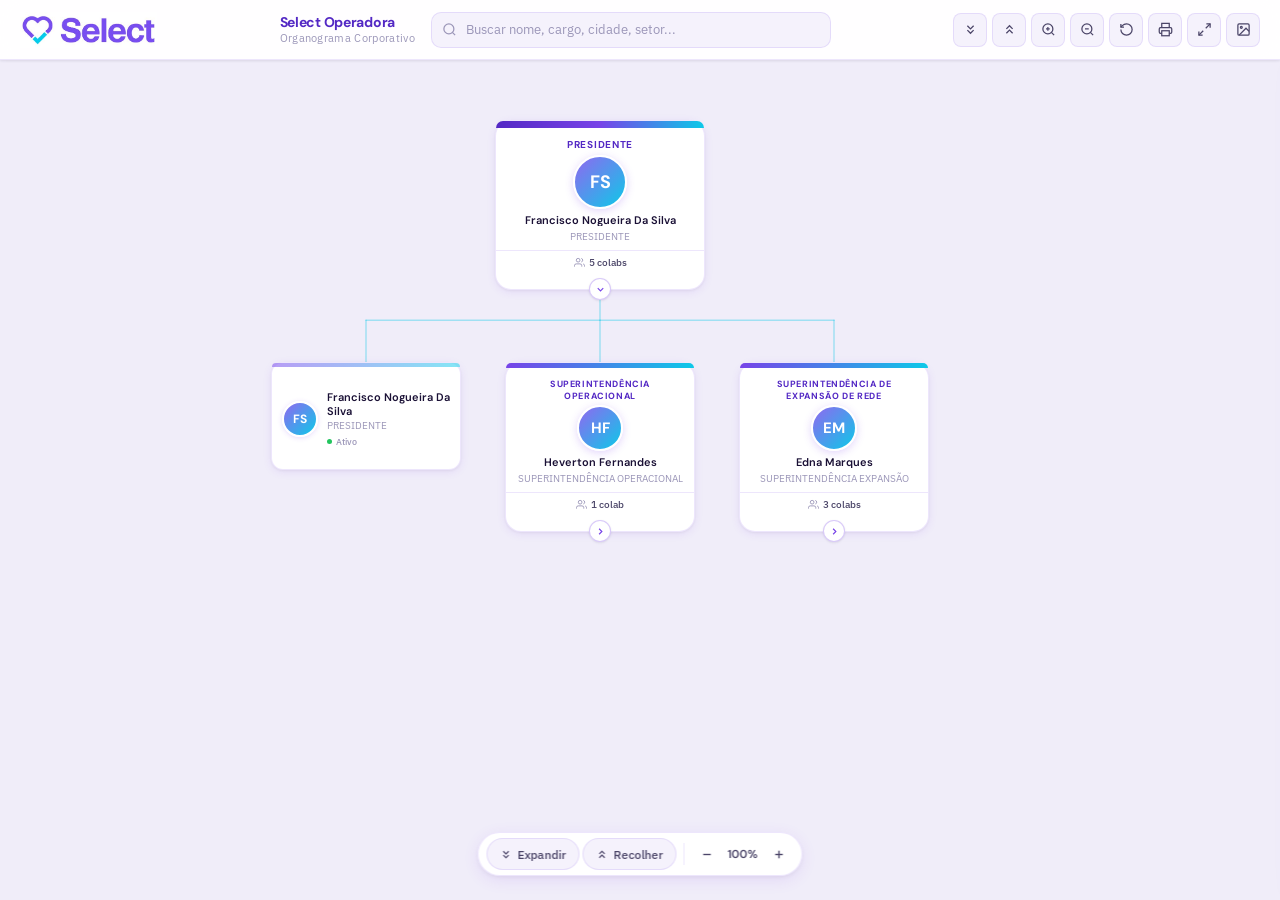
==== index.html @ 1933ddf4 "fix: remove listener btn excel" ====
<!DOCTYPE html>
<html lang="pt-BR">
<head>
<meta charset="UTF-8">
<meta name="viewport" content="width=device-width, initial-scale=1.0">
<title>Organograma Select</title>
<link rel="preconnect" href="https://fonts.googleapis.com">
<link rel="preconnect" href="https://fonts.gstatic.com" crossorigin>
<link href="https://fonts.googleapis.com/css2?family=DM+Sans:wght@400;500;600;700&family=IBM+Plex+Sans:wght@400;500;600;700&display=swap" rel="stylesheet">
<style>
/* ============================================================
   ORGANOGRAMA SELECT V8 — SISTEMA DE DESIGN COMPLETO
   ============================================================ */

:root {
  --primary:        #7743E8;
  --primary-light:  #9068F0;
  --primary-dark:   #5328C4;
  --primary-faint:  rgba(119,67,232,0.08);
  --accent:         #0DC9E8;
  --accent-light:   #44D9F0;

  --bg:             #F0EDF9;
  --surface:        #FFFFFF;
  --surface-2:      #F5F2FC;
  --border:         rgba(119,67,232,0.13);
  --border-strong:  rgba(119,67,232,0.28);

  --text-primary:   #1A1035;
  --text-secondary: #4B4568;
  --text-muted:     #9B96B8;

  --green:  #22C55E;
  --yellow: #EAB308;
  --red:    #EF4444;
  --gray:   #9CA3AF;

  --shadow-sm:   0 1px 3px rgba(30,0,80,0.07), 0 1px 2px rgba(0,0,0,0.04);
  --shadow-md:   0 4px 16px rgba(124,58,237,0.11), 0 2px 4px rgba(0,0,0,0.05);
  --shadow-lg:   0 8px 32px rgba(124,58,237,0.16), 0 4px 8px rgba(0,0,0,0.07);
  --shadow-xl:   0 20px 60px rgba(124,58,237,0.22);
  --shadow-card: 0 2px 8px rgba(124,58,237,0.10), 0 1px 3px rgba(0,0,0,0.06);

  --radius-sm: 8px;
  --radius-md: 12px;
  --radius-lg: 16px;

  --transition:      200ms cubic-bezier(0.4,0,0.2,1);
  --transition-slow: 400ms cubic-bezier(0.4,0,0.2,1);
  --spring:          300ms cubic-bezier(0.34,1.56,0.64,1);
}

*, *::before, *::after { box-sizing: border-box; margin: 0; padding: 0; }

html, body {
  height: 100%;
  font-family: 'IBM Plex Sans', system-ui, -apple-system, sans-serif;
  background: var(--bg);
  color: var(--text-primary);
  overflow: hidden;
  -webkit-font-smoothing: antialiased;
}

/* ─── HEADER ────────────────────────────────────────────────── */

.app-header {
  position: fixed;
  top: 0; left: 0; right: 0;
  height: 60px;
  background: rgba(255,255,255,0.95);
  backdrop-filter: blur(20px) saturate(1.8);
  -webkit-backdrop-filter: blur(20px) saturate(1.8);
  border-bottom: 1px solid var(--border);
  display: flex;
  align-items: center;
  gap: 20px;
  padding: 0 20px;
  z-index: 200;
  box-shadow: var(--shadow-sm);
}

.header-left  { flex-shrink: 0; display: flex; align-items: center; }
.header-logo  { height: 30px; width: auto; display: block; }

.header-center {
  flex: 1;
  display: flex;
  align-items: center;
  gap: 16px;
  justify-content: center;
  min-width: 0;
}

.header-titles { display: flex; flex-direction: column; flex-shrink: 0; }
.header-titles h1 {
  font-family: 'DM Sans', sans-serif;
  font-size: 14px; font-weight: 700;
  color: var(--primary-dark);
  letter-spacing: -0.02em; line-height: 1.2; white-space: nowrap;
}
.header-titles span { font-size: 10.5px; color: var(--text-muted); letter-spacing: 0.03em; white-space: nowrap; }

.search-wrapper {
  position: relative; display: flex; align-items: center;
  flex: 1; max-width: 400px;
}
.search-icon {
  position: absolute; left: 11px; width: 15px; height: 15px;
  color: var(--text-muted); pointer-events: none; flex-shrink: 0;
}
.search-input {
  width: 100%; height: 36px;
  background: var(--surface-2);
  border: 1.5px solid var(--border);
  border-radius: 10px;
  padding: 0 12px 0 34px;
  font-family: 'IBM Plex Sans', sans-serif;
  font-size: 13px; color: var(--text-primary); outline: none;
  transition: var(--transition);
}
.search-input::placeholder { color: var(--text-muted); }
.search-input:focus { border-color: var(--primary); background: #fff; box-shadow: 0 0 0 3px rgba(124,58,237,0.1); }

.search-dropdown {
  position: absolute; top: calc(100% + 6px); left: 0; right: 0;
  background: var(--surface); border: 1.5px solid var(--border);
  border-radius: var(--radius-md); box-shadow: var(--shadow-lg);
  max-height: 340px; overflow-y: auto; z-index: 500;
}
.search-dropdown.hidden { display: none; }

.search-item {
  display: flex; align-items: center; gap: 10px;
  padding: 9px 13px; cursor: pointer;
  transition: background var(--transition);
  border-bottom: 1px solid rgba(124,58,237,0.05);
}
.search-item:last-child { border-bottom: none; }
.search-item:hover { background: var(--surface-2); }

.search-item-avatar {
  width: 32px; height: 32px; border-radius: 50%;
  background: linear-gradient(135deg, var(--primary-light), var(--accent));
  display: flex; align-items: center; justify-content: center;
  font-family: 'DM Sans', sans-serif; font-size: 11px; font-weight: 700;
  color: #fff; flex-shrink: 0; overflow: hidden;
}
.search-item-avatar img { width: 100%; height: 100%; object-fit: cover; }
.search-item-info { flex: 1; min-width: 0; }
.search-item-name { font-size: 13px; font-weight: 600; color: var(--text-primary); white-space: nowrap; overflow: hidden; text-overflow: ellipsis; }
.search-item-meta { font-size: 11px; color: var(--text-muted); white-space: nowrap; overflow: hidden; text-overflow: ellipsis; }
.search-item-status { width: 7px; height: 7px; border-radius: 50%; flex-shrink: 0; }

.header-right { display: flex; align-items: center; gap: 5px; flex-shrink: 0; }

.btn-icon {
  width: 34px; height: 34px;
  border: 1px solid var(--border); background: var(--surface-2);
  border-radius: var(--radius-sm);
  display: flex; align-items: center; justify-content: center;
  cursor: pointer; color: var(--text-secondary); transition: var(--transition); flex-shrink: 0;
}
.btn-icon:hover { background: var(--primary); color: #fff; border-color: var(--primary); box-shadow: 0 2px 8px rgba(124,58,237,0.3); }
.btn-icon svg { width: 15px; height: 15px; }

/* ─── BREADCRUMB ────────────────────────────────────────────── */

.breadcrumb {
  position: fixed; top: 60px; left: 0; right: 0; height: 44px;
  background: rgba(255,255,255,0.97);
  backdrop-filter: blur(16px); -webkit-backdrop-filter: blur(16px);
  border-bottom: 1px solid var(--border);
  display: flex; align-items: center; gap: 0; padding: 0 20px;
  z-index: 190; box-shadow: 0 2px 8px rgba(124,58,237,0.07);
  animation: slideDown 220ms cubic-bezier(0.34,1.56,0.64,1);
}
@keyframes slideDown { from { opacity:0; transform:translateY(-10px); } to { opacity:1; transform:translateY(0); } }
.breadcrumb.hidden { display: none; }

body:has(.breadcrumb:not(.hidden)) .canvas-container { top: 104px; }

.bc-back {
  display: flex; align-items: center; gap: 5px;
  height: 30px; padding: 0 12px;
  background: var(--primary); color: #fff; border: none;
  border-radius: 50px; font-family: 'IBM Plex Sans', sans-serif;
  font-size: 12px; font-weight: 600; cursor: pointer;
  white-space: nowrap; transition: var(--transition); flex-shrink: 0;
}
.bc-back:hover { background: var(--primary-dark); box-shadow: 0 2px 8px rgba(124,58,237,0.3); }

.bc-trail { display: flex; align-items: center; gap: 2px; overflow: hidden; margin-left: 12px; }
.bc-sep { font-size: 13px; color: var(--text-muted); padding: 0 2px; flex-shrink: 0; }
.bc-link { font-size: 12px; font-weight: 500; color: var(--primary); cursor: pointer; padding: 3px 6px; border-radius: 6px; transition: var(--transition); white-space: nowrap; overflow: hidden; text-overflow: ellipsis; max-width: 180px; }
.bc-link:hover { background: var(--primary-faint); }
.bc-current { font-size: 12px; font-weight: 700; color: var(--text-primary); padding: 3px 6px; background: var(--surface-2); border-radius: 6px; white-space: nowrap; overflow: hidden; text-overflow: ellipsis; max-width: 240px; }

/* ─── TOOLBAR BOTTOM ────────────────────────────────────────── */

.toolbar-bottom {
  position: fixed; bottom: 24px; left: 50%; transform: translateX(-50%);
  background: rgba(255,255,255,0.97); backdrop-filter: blur(16px);
  border: 1px solid var(--border); border-radius: 50px; padding: 5px 8px;
  display: flex; align-items: center; gap: 4px;
  box-shadow: var(--shadow-md); z-index: 200;
}

.tree-controls { display: flex; align-items: center; gap: 3px; }

.tree-btn {
  display: flex; align-items: center; gap: 5px;
  height: 32px; padding: 0 12px;
  border: 1px solid var(--border); background: var(--surface-2);
  border-radius: 50px; cursor: pointer;
  font-family: 'IBM Plex Sans', sans-serif;
  font-size: 12px; font-weight: 500; color: var(--text-secondary);
  transition: var(--transition); white-space: nowrap;
}
.tree-btn:hover { background: var(--primary); color: #fff; border-color: var(--primary); box-shadow: 0 2px 8px rgba(124,58,237,0.28); }
.tree-btn svg { width: 13px; height: 13px; flex-shrink: 0; }

.toolbar-divider { width: 1px; height: 22px; background: var(--border); margin: 0 3px; }

.zoom-controls { display: flex; align-items: center; gap: 2px; }
.zoom-btn { width: 30px; height: 30px; border: none; background: transparent; border-radius: 50%; display: flex; align-items: center; justify-content: center; cursor: pointer; color: var(--text-secondary); transition: var(--transition); }
.zoom-btn:hover { background: var(--primary); color: #fff; }
.zoom-btn svg { width: 13px; height: 13px; }
.zoom-label { font-family: 'DM Sans', sans-serif; font-size: 11.5px; font-weight: 600; color: var(--text-secondary); min-width: 38px; text-align: center; }
.zoom-divider { width: 1px; height: 18px; background: var(--border); margin: 0 2px; }

/* ─── LOADING ───────────────────────────────────────────────── */

.loading-overlay {
  position: fixed; inset: 0;
  background: linear-gradient(135deg, #EDE8FB 0%, #E2DAF7 100%);
  display: flex; align-items: center; justify-content: center;
  z-index: 999; transition: opacity 500ms ease, visibility 500ms ease;
}
.loading-overlay.hidden { opacity: 0; visibility: hidden; pointer-events: none; }
.loading-content { display: flex; flex-direction: column; align-items: center; gap: 18px; }
.loading-logo { height: 44px; width: auto; animation: pulseLogo 2s ease-in-out infinite; }
@keyframes pulseLogo { 0%,100% { opacity:1; transform:scale(1); } 50% { opacity:0.75; transform:scale(0.96); } }
.loading-bar { width: 220px; height: 3px; background: rgba(124,58,237,0.15); border-radius: 100px; overflow: hidden; }
.loading-progress { height: 100%; background: linear-gradient(90deg, var(--primary), var(--accent)); border-radius: 100px; animation: loadProgress 1.8s cubic-bezier(0.4,0,0.2,1) forwards; }
@keyframes loadProgress { 0% { width:0%; } 60% { width:65%; } 100% { width:100%; } }
.loading-content p { font-size: 12.5px; color: var(--text-muted); }

/* ─── CANVAS ────────────────────────────────────────────────── */

.canvas-container {
  position: fixed; top: 60px; left: 0; right: 0; bottom: 0;
  overflow: hidden; cursor: grab;
  user-select: none; -webkit-user-select: none;
}
.canvas-container.grabbing { cursor: grabbing; }
.canvas-world { position: absolute; transform-origin: 0 0; will-change: transform; }

.connections-svg { position: absolute; top: 0; left: 0; width: 100%; height: 100%; pointer-events: none; z-index: 1; overflow: visible; }
.connector-line { stroke: rgba(13,201,232,0.35); stroke-width: 1.5; fill: none; stroke-linecap: round; }
.cards-layer { position: absolute; top: 0; left: 0; z-index: 2; }

/* ─── SECTOR CARD BASE ──────────────────────────────────────── */

.sector-card {
  position: absolute;
  background: var(--surface);
  border: 1.5px solid var(--border);
  border-radius: var(--radius-lg);
  box-shadow: var(--shadow-card);
  cursor: pointer;
  transition: box-shadow var(--transition), transform var(--transition), border-color var(--transition);
  overflow: hidden;  /* CRÍTICO: garante que NADA vaze para fora */
  animation: cardEntrance 280ms cubic-bezier(0.34,1.56,0.64,1) both;
  display: flex;
  flex-direction: column;
}

@keyframes cardEntrance {
  from { opacity:0; transform:scale(0.82) translateY(12px); }
  to   { opacity:1; transform:scale(1) translateY(0); }
}

.sector-card:hover { box-shadow: var(--shadow-lg); transform: translateY(-3px); border-color: var(--primary-light); z-index: 10; }
.sector-card.active { border-color: var(--primary); box-shadow: 0 0 0 3px rgba(124,58,237,0.18), var(--shadow-lg); }
.sector-card.highlighted { border-color: var(--accent); box-shadow: 0 0 0 3px rgba(6,182,212,0.22), var(--shadow-lg); animation: highlightPulse 1.4s ease-in-out 2; }
@keyframes highlightPulse {
  0%,100% { box-shadow: 0 0 0 3px rgba(6,182,212,0.22), var(--shadow-lg); }
  50%      { box-shadow: 0 0 0 10px rgba(6,182,212,0.08), var(--shadow-xl); }
}

.card-top-bar { height: 5px; flex-shrink: 0; background: linear-gradient(90deg, var(--primary) 0%, var(--accent) 100%); border-radius: var(--radius-lg) var(--radius-lg) 0 0; }

/* ─── CARD BODY (SETOR) ─────────────────────────────────────── */

.card-body {
  flex: 1;
  padding: 10px 10px 8px;
  display: flex;
  flex-direction: column;
  align-items: center;
  gap: 4px;
  overflow: hidden;   /* sem vazamento */
  min-height: 0;
}

/* Nome do setor — SEMPRE contido */
.card-sector-name {
  font-family: 'DM Sans', sans-serif;
  font-size: 9px; font-weight: 700;
  text-transform: uppercase; letter-spacing: 0.07em;
  color: var(--primary-dark);
  text-align: center; line-height: 1.35;
  width: 100%;
  /* controle de overflow */
  overflow: hidden;
  display: -webkit-box;
  -webkit-line-clamp: 2;
  -webkit-box-orient: vertical;
  word-break: break-word;
}

.card-avatar {
  width: 46px; height: 46px; border-radius: 50%;
  background: linear-gradient(135deg, var(--primary-light) 0%, var(--accent) 100%);
  display: flex; align-items: center; justify-content: center;
  font-family: 'DM Sans', sans-serif; font-size: 15px; font-weight: 700;
  color: #fff; overflow: hidden; flex-shrink: 0;
  border: 2.5px solid #fff; box-shadow: 0 2px 8px rgba(124,58,237,0.22);
}
.card-avatar img { width: 100%; height: 100%; object-fit: cover; }

/* Nome do gestor — contido, máximo 2 linhas */
.card-manager-name {
  font-family: 'DM Sans', sans-serif;
  font-size: 11px; font-weight: 600;
  color: var(--text-primary);
  text-align: center; line-height: 1.3;
  width: 100%;
  overflow: hidden;
  display: -webkit-box;
  -webkit-line-clamp: 2;
  -webkit-box-orient: vertical;
  word-break: break-word;
}

/* Cargo — 1 linha com ellipsis */
.card-manager-role {
  font-size: 10px; color: var(--text-muted);
  text-align: center; line-height: 1.3;
  width: 100%;
  overflow: hidden; white-space: nowrap; text-overflow: ellipsis;
}

.card-no-manager {
  font-size: 10px; color: var(--text-muted);
  text-align: center; opacity: 0.5;
  font-style: italic;
}

.card-footer {
  flex-shrink: 0;
  border-top: 1px solid var(--border);
  padding: 5px 10px 20px;
  display: flex; align-items: center; justify-content: center; gap: 4px;
}
.card-count { font-size: 10px; font-weight: 500; color: var(--text-secondary); white-space: nowrap; }
.card-count-icon { width: 11px; height: 11px; color: var(--text-muted); flex-shrink: 0; }

/* Toggle button — fora do overflow para aparecer abaixo do card */
.sector-card { overflow: visible; }  /* re-permite para o toggle */

/* Mas o conteúdo interno mantém overflow:hidden */
.card-body,
.card-top-bar,
.card-footer { overflow: hidden; }

.card-toggle {
  position: absolute; bottom: -11px; left: 50%; transform: translateX(-50%);
  width: 22px; height: 22px;
  background: var(--surface); border: 1.5px solid var(--border-strong);
  border-radius: 50%; display: flex; align-items: center; justify-content: center;
  cursor: pointer; z-index: 5; transition: var(--transition);
  box-shadow: var(--shadow-sm); color: var(--primary);
}
.card-toggle:hover { background: var(--primary); border-color: var(--primary); color: #fff; box-shadow: 0 2px 8px rgba(124,58,237,0.3); }
.card-toggle svg { width: 11px; height: 11px; transition: transform var(--transition); }
.card-toggle.collapsed svg { transform: rotate(-90deg); }

/* Root card */
.sector-card.level-1 .card-top-bar {
  height: 7px;
  background: linear-gradient(90deg, var(--primary-dark) 0%, var(--primary) 50%, var(--accent) 100%);
}
.sector-card.level-1 .card-avatar { width: 54px; height: 54px; font-size: 18px; }
.sector-card.level-1 .card-sector-name { font-size: 10px; }

/* ─── CARD COLAB (compacto, horizontal) ────────────────────── */

.sector-card.colab-node { border-radius: var(--radius-md); }
.card-top-bar.colab-bar { background: linear-gradient(90deg, var(--primary-light), var(--accent-light)); opacity: 0.65; height: 4px; }

.card-body.colab-body {
  flex-direction: row;
  align-items: center;
  gap: 9px;
  padding: 9px 10px 8px;
}

.card-avatar.colab-avatar-sm {
  width: 36px; height: 36px; font-size: 12px;
  flex-shrink: 0;
  box-shadow: 0 1px 5px rgba(124,58,237,0.18);
}

.colab-info-block {
  flex: 1; min-width: 0;
  display: flex; flex-direction: column; gap: 2px;
  overflow: hidden;
}

/* Reutiliza .card-manager-name e .card-manager-role mas alinhado à esquerda */
.colab-info-block .card-manager-name { text-align: left; font-size: 11px; -webkit-line-clamp: 2; }
.colab-info-block .card-manager-role { text-align: left; font-size: 9.5px; }

.colab-status-badge { display: flex; align-items: center; gap: 4px; margin-top: 2px; }
.status-dot-inline { width: 5px; height: 5px; border-radius: 50%; flex-shrink: 0; }
.status-text { font-size: 9px; color: var(--text-muted); font-weight: 500; }

/* ─── SIDE PANEL ────────────────────────────────────────────── */

.side-panel {
  position: fixed; top: 60px; right: -400px; width: 360px; bottom: 0;
  background: var(--surface); border-left: 1px solid var(--border);
  box-shadow: -8px 0 40px rgba(124,58,237,0.10);
  overflow-y: auto; z-index: 300;
  transition: right var(--transition-slow);
  display: flex; flex-direction: column;
}
.side-panel.open { right: 0; }

.panel-overlay {
  position: fixed; inset: 0; background: rgba(26,16,53,0.18);
  z-index: 250; backdrop-filter: blur(2px); -webkit-backdrop-filter: blur(2px);
  transition: opacity var(--transition-slow), visibility var(--transition-slow);
}
.panel-overlay.hidden { opacity: 0; visibility: hidden; pointer-events: none; }

.panel-close {
  position: sticky; top: 0; width: 100%; height: 44px;
  background: rgba(255,255,255,0.96); border: none;
  border-bottom: 1px solid var(--border);
  display: flex; align-items: center; justify-content: flex-end;
  padding: 0 16px; cursor: pointer; color: var(--text-muted); z-index: 10;
  transition: var(--transition); flex-shrink: 0; backdrop-filter: blur(8px);
}
.panel-close:hover { color: var(--primary); }
.panel-close svg { width: 17px; height: 17px; }

.panel-content { flex: 1; display: flex; flex-direction: column; }

/* Hero colaborador */
.panel-hero {
  background: linear-gradient(135deg, var(--primary-dark) 0%, var(--primary) 55%, var(--accent) 100%);
  padding: 22px 20px 20px;
  display: flex; align-items: flex-end; gap: 14px;
  position: relative; overflow: hidden;
}
.panel-hero::before {
  content: ''; position: absolute; top: -24px; right: -16px;
  width: 100px; height: 100px; border-radius: 50%;
  background: rgba(255,255,255,0.06); pointer-events: none;
}
.panel-avatar {
  width: 64px; height: 64px; border-radius: 50%;
  background: rgba(255,255,255,0.18);
  display: flex; align-items: center; justify-content: center;
  font-family: 'DM Sans', sans-serif; font-size: 21px; font-weight: 700;
  color: #fff; overflow: hidden; border: 3px solid rgba(255,255,255,0.28);
  flex-shrink: 0; z-index: 1;
}
.panel-avatar img { width: 100%; height: 100%; object-fit: cover; }
.panel-hero-info { flex: 1; z-index: 1; min-width: 0; }
.panel-name { font-family: 'DM Sans', sans-serif; font-size: 16px; font-weight: 700; color: #fff; line-height: 1.25; word-break: break-word; }
.panel-role { font-size: 12px; color: rgba(255,255,255,0.72); margin-top: 3px; line-height: 1.4; word-break: break-word; }
.panel-status {
  display: inline-flex; align-items: center; gap: 5px; margin-top: 8px;
  padding: 3px 10px; border-radius: 50px; background: rgba(255,255,255,0.14);
  font-size: 10.5px; font-weight: 600; color: #fff; letter-spacing: 0.05em;
}
.status-dot { width: 6px; height: 6px; border-radius: 50%; }

/* Panel fields */
.panel-fields { padding: 14px 20px; display: flex; flex-direction: column; }
.panel-field { display: flex; align-items: flex-start; gap: 11px; padding: 9px 0; border-bottom: 1px solid rgba(124,58,237,0.06); }
.panel-field:last-child { border-bottom: none; }
.panel-field-icon { width: 30px; height: 30px; border-radius: var(--radius-sm); background: var(--surface-2); border: 1px solid var(--border); display: flex; align-items: center; justify-content: center; flex-shrink: 0; color: var(--primary); }
.panel-field-icon svg { width: 13px; height: 13px; }
.panel-field-content { flex: 1; min-width: 0; }
.panel-field-label { font-size: 10px; font-weight: 600; color: var(--text-muted); text-transform: uppercase; letter-spacing: 0.07em; margin-bottom: 2px; }
.panel-field-value { font-size: 12.5px; color: var(--text-primary); line-height: 1.45; word-break: break-word; }
.panel-field-value a { color: var(--primary); text-decoration: none; }
.panel-field-value a:hover { text-decoration: underline; }
.panel-field-value.clickable { color: var(--primary); cursor: pointer; text-decoration: underline; text-decoration-color: rgba(124,58,237,0.3); }

/* Hero setor */
.panel-hero.setor-hero {
  background: linear-gradient(135deg, #1A1035 0%, var(--primary-dark) 45%, var(--primary) 100%);
  align-items: flex-start; padding: 20px 20px 18px;
}
.setor-hero-icon {
  width: 50px; height: 50px; border-radius: var(--radius-md);
  background: rgba(255,255,255,0.14); border: 1.5px solid rgba(255,255,255,0.2);
  display: flex; align-items: center; justify-content: center;
  color: #fff; flex-shrink: 0;
}
.panel-setor-label { font-size: 9.5px; font-weight: 700; letter-spacing: 0.14em; color: rgba(255,255,255,0.55); text-transform: uppercase; margin-bottom: 3px; }
.panel-setor-pai {
  display: inline-flex; align-items: center; gap: 3px; margin-top: 7px;
  padding: 3px 9px; background: rgba(255,255,255,0.12); border-radius: 50px;
  font-size: 10.5px; color: rgba(255,255,255,0.75); transition: var(--transition);
}
.panel-setor-pai:hover { background: rgba(255,255,255,0.22); color: #fff; }

/* Métricas */
.panel-metrics { display: flex; gap: 8px; padding: 12px 20px; border-bottom: 1px solid var(--border); }
.metric-card { flex: 1; background: var(--surface-2); border: 1px solid var(--border); border-radius: var(--radius-md); padding: 10px; text-align: center; }
.metric-value { font-family: 'DM Sans', sans-serif; font-size: 20px; font-weight: 700; color: var(--primary); line-height: 1; }
.metric-label { font-size: 10px; font-weight: 500; color: var(--text-muted); margin-top: 3px; text-transform: uppercase; letter-spacing: 0.06em; }

/* Section blocks */
.panel-section-block { padding: 12px 20px; border-bottom: 1px solid var(--border); }
.panel-block-title {
  display: flex; align-items: center; gap: 5px;
  font-size: 10px; font-weight: 700; text-transform: uppercase;
  letter-spacing: 0.1em; color: var(--text-muted); margin-bottom: 10px;
}
.panel-section { padding: 12px 20px 16px; border-top: 1px solid var(--border); }
.panel-section-title { font-family: 'DM Sans', sans-serif; font-size: 11px; font-weight: 700; text-transform: uppercase; letter-spacing: 0.1em; color: var(--text-secondary); display: flex; align-items: center; gap: 6px; margin-bottom: 10px; }
.panel-section-title svg { width: 13px; height: 13px; color: var(--primary); }

/* Gestor row */
.panel-manager-row {
  display: flex; align-items: center; gap: 11px;
  padding: 10px 12px; background: var(--surface-2);
  border: 1px solid var(--border); border-radius: var(--radius-md);
  cursor: pointer; transition: var(--transition);
}
.panel-manager-row:hover { background: var(--primary-faint); border-color: var(--primary-light); }
.panel-mgr-avatar {
  width: 38px; height: 38px; border-radius: 50%;
  background: linear-gradient(135deg, var(--primary-light), var(--accent));
  display: flex; align-items: center; justify-content: center;
  font-family: 'DM Sans', sans-serif; font-size: 13px; font-weight: 700;
  color: #fff; overflow: hidden; flex-shrink: 0;
  border: 2px solid #fff; box-shadow: 0 1px 4px rgba(124,58,237,0.18);
}
.panel-mgr-avatar img { width: 100%; height: 100%; object-fit: cover; }
.panel-mgr-info { flex: 1; min-width: 0; }
.panel-mgr-name { font-size: 13px; font-weight: 600; color: var(--text-primary); white-space: nowrap; overflow: hidden; text-overflow: ellipsis; }
.panel-mgr-role { font-size: 11px; color: var(--text-muted); margin-top: 1px; white-space: nowrap; overflow: hidden; text-overflow: ellipsis; }

/* Colaboradores list */
.colaboradores-list { display: flex; flex-direction: column; gap: 1px; max-height: 260px; overflow-y: auto; }
.colaborador-item { display: flex; align-items: center; gap: 9px; padding: 7px 8px; border-radius: var(--radius-sm); cursor: pointer; transition: background var(--transition); }
.colaborador-item:hover { background: var(--surface-2); }
.colab-avatar { width: 30px; height: 30px; border-radius: 50%; background: linear-gradient(135deg, var(--primary-light), var(--accent)); display: flex; align-items: center; justify-content: center; font-size: 10px; font-weight: 700; color: #fff; flex-shrink: 0; overflow: hidden; }
.colab-avatar img { width: 100%; height: 100%; object-fit: cover; }
.colab-info { flex: 1; min-width: 0; }
.colab-name { font-size: 12px; font-weight: 600; color: var(--text-primary); white-space: nowrap; overflow: hidden; text-overflow: ellipsis; }
.colab-role { font-size: 10.5px; color: var(--text-muted); white-space: nowrap; overflow: hidden; text-overflow: ellipsis; }
.colab-status { width: 7px; height: 7px; border-radius: 50%; flex-shrink: 0; }

/* ─── EQUIPE DIRETA (novo) ──────────────────────────────────── */

.equipe-direta-block { background: var(--surface-2); }

.equipe-direta-list { display: flex; flex-direction: column; gap: 2px; }

.equipe-direta-item {
  display: flex; align-items: center; gap: 10px;
  padding: 9px 12px; border-radius: var(--radius-sm);
  cursor: pointer; transition: all var(--transition);
  border: 1px solid transparent;
}
.equipe-direta-item:hover {
  background: #fff; border-color: var(--border);
  box-shadow: var(--shadow-sm); transform: translateX(2px);
}

.ed-avatar {
  width: 34px; height: 34px; border-radius: 50%;
  background: linear-gradient(135deg, var(--primary-light), var(--accent));
  display: flex; align-items: center; justify-content: center;
  font-family: 'DM Sans', sans-serif; font-size: 11px; font-weight: 700;
  color: #fff; flex-shrink: 0; overflow: hidden;
  border: 2px solid rgba(255,255,255,0.8); box-shadow: 0 1px 4px rgba(124,58,237,0.15);
}
.ed-avatar img { width: 100%; height: 100%; object-fit: cover; }

.ed-info { flex: 1; min-width: 0; }
.ed-name { font-size: 12.5px; font-weight: 600; color: var(--text-primary); white-space: nowrap; overflow: hidden; text-overflow: ellipsis; }
.ed-role { font-size: 10.5px; color: var(--text-muted); white-space: nowrap; overflow: hidden; text-overflow: ellipsis; margin-top: 1px; }

.ed-status-dot { width: 6px; height: 6px; border-radius: 50%; flex-shrink: 0; }
.ed-arrow { color: var(--text-muted); flex-shrink: 0; transition: transform var(--transition); }
.equipe-direta-item:hover .ed-arrow { transform: translateX(3px); color: var(--primary); }

/* ─── PANEL BACK ────────────────────────────────────────────── */

.panel-back-row { padding: 10px 16px 0; }
.panel-back-btn {
  display: flex; align-items: center; gap: 5px;
  height: 28px; padding: 0 10px;
  background: var(--surface-2); border: 1px solid var(--border);
  border-radius: 50px; font-family: 'IBM Plex Sans', sans-serif;
  font-size: 11.5px; font-weight: 500; color: var(--text-secondary);
  cursor: pointer; transition: var(--transition);
}
.panel-back-btn:hover { background: var(--primary-faint); color: var(--primary); border-color: var(--primary-light); }

/* ─── SCROLLBAR ─────────────────────────────────────────────── */

::-webkit-scrollbar { width: 4px; }
::-webkit-scrollbar-track { background: transparent; }
::-webkit-scrollbar-thumb { background: var(--border-strong); border-radius: 100px; }
::-webkit-scrollbar-thumb:hover { background: var(--primary-light); }

/* ─── RESPONSIVE ────────────────────────────────────────────── */

@media (max-width: 900px) {
  .header-titles { display: none; }
  .search-wrapper { max-width: 250px; }
}
@media (max-width: 640px) {
  .side-panel { width: 100%; right: -100%; }
  .toolbar-bottom { bottom: 12px; gap: 2px; padding: 4px 6px; }
  .tree-btn { padding: 0 8px; font-size: 11px; }
  .bc-trail { display: none; }
}
@media (max-width: 480px) {
  .header-right .btn-icon:not(:first-child) { display: none; }
  .search-wrapper { max-width: 180px; }
}

/* ─── PRINT ─────────────────────────────────────────────────── */

@media print {
  .app-header, .toolbar-bottom, .side-panel, .panel-overlay, .loading-overlay, .breadcrumb { display: none !important; }
  .canvas-container { position: static; overflow: visible; top: 0; }
  .canvas-world { transform: none !important; }
  body { overflow: visible; background: #fff; }
  .sector-card { break-inside: avoid; }
}

.panel-status[data-status="Ativo"]    { background: rgba(34,197,94,0.18);  color: #16a34a; }
.panel-status[data-status="Inativo"]  { background: rgba(239,68,68,0.16);  color: #dc2626; }
.panel-status[data-status="Ferias"]   { background: rgba(234,179,8,0.18);  color: #a16207; }
.panel-status[data-status="Afastado"] { background: rgba(59,130,246,0.16); color: #1d4ed8; }

</style>
</head>
<body>
<header class="app-header">
  <div class="header-left">
    <img id="headerLogo" class="header-logo" src="[data-uri]" alt="Select" style="height:36px">
  </div>
  <div class="header-center">
    <div class="header-titles"><h1>Select Operadora</h1><span>Organograma Corporativo</span></div>
    <div class="search-wrapper">
      <svg class="search-icon" viewBox="0 0 24 24" fill="none" stroke="currentColor" stroke-width="2"><circle cx="11" cy="11" r="8"/><line x1="21" y1="21" x2="16.65" y2="16.65"/></svg>
      <input id="globalSearch" class="search-input" type="text" placeholder="Buscar nome, cargo, cidade, setor..." autocomplete="off">
      <div id="searchDropdown" class="search-dropdown hidden"></div>
    </div>
  </div>
  <div class="header-right">
    <button id="btnExpandAll"  class="btn-icon" title="Expandir tudo"><svg viewBox="0 0 24 24" fill="none" stroke="currentColor" stroke-width="2"><polyline points="7 13 12 18 17 13"/><polyline points="7 6 12 11 17 6"/></svg></button>
    <button id="btnCollapseAll" class="btn-icon" title="Recolher tudo"><svg viewBox="0 0 24 24" fill="none" stroke="currentColor" stroke-width="2"><polyline points="7 11 12 6 17 11"/><polyline points="7 18 12 13 17 18"/></svg></button>
    <button id="btnZoomIn"    class="btn-icon" title="Zoom +"><svg viewBox="0 0 24 24" fill="none" stroke="currentColor" stroke-width="2"><circle cx="11" cy="11" r="8"/><line x1="21" y1="21" x2="16.65" y2="16.65"/><line x1="11" y1="8" x2="11" y2="14"/><line x1="8" y1="11" x2="14" y2="11"/></svg></button>
    <button id="btnZoomOut"   class="btn-icon" title="Zoom -"><svg viewBox="0 0 24 24" fill="none" stroke="currentColor" stroke-width="2"><circle cx="11" cy="11" r="8"/><line x1="21" y1="21" x2="16.65" y2="16.65"/><line x1="8" y1="11" x2="14" y2="11"/></svg></button>
    <button id="btnZoomReset" class="btn-icon" title="Resetar zoom"><svg viewBox="0 0 24 24" fill="none" stroke="currentColor" stroke-width="2"><path d="M3 12a9 9 0 1 0 9-9 9.75 9.75 0 0 0-6.74 2.74L3 8"/><path d="M3 3v5h5"/></svg></button>
    <button id="btnPrint"      class="btn-icon" title="Imprimir"><svg viewBox="0 0 24 24" fill="none" stroke="currentColor" stroke-width="2"><polyline points="6 9 6 2 18 2 18 9"/><path d="M6 18H4a2 2 0 0 1-2-2v-5a2 2 0 0 1 2-2h16a2 2 0 0 1 2 2v5a2 2 0 0 1-2 2h-2"/><rect x="6" y="14" width="12" height="8"/></svg></button>
    <button id="btnFullscreen" class="btn-icon" title="Tela cheia"><svg viewBox="0 0 24 24" fill="none" stroke="currentColor" stroke-width="2"><polyline points="15 3 21 3 21 9"/><polyline points="9 21 3 21 3 15"/><line x1="21" y1="3" x2="14" y2="10"/><line x1="3" y1="21" x2="10" y2="14"/></svg></button>
    <button id="btnExportPng"  class="btn-icon" title="Exportar"><svg viewBox="0 0 24 24" fill="none" stroke="currentColor" stroke-width="2"><rect x="3" y="3" width="18" height="18" rx="2"/><circle cx="8.5" cy="8.5" r="1.5"/><polyline points="21 15 16 10 5 21"/></svg></button>
  </div>
</header>
<div id="breadcrumb" class="breadcrumb hidden"></div>
<div class="toolbar-bottom">
  <div class="tree-controls">
    <button class="tree-btn" onclick="document.getElementById('btnExpandAll').click()"><svg viewBox="0 0 24 24" fill="none" stroke="currentColor" stroke-width="2"><polyline points="7 13 12 18 17 13"/><polyline points="7 6 12 11 17 6"/></svg>Expandir</button>
    <button class="tree-btn" onclick="document.getElementById('btnCollapseAll').click()"><svg viewBox="0 0 24 24" fill="none" stroke="currentColor" stroke-width="2"><polyline points="7 11 12 6 17 11"/><polyline points="7 18 12 13 17 18"/></svg>Recolher</button>
  </div>
  <div class="toolbar-divider"></div>
  <div class="zoom-controls">
    <button class="zoom-btn" onclick="document.getElementById('btnZoomOut').click()"><svg viewBox="0 0 24 24" fill="none" stroke="currentColor" stroke-width="2.5"><line x1="5" y1="12" x2="19" y2="12"/></svg></button>
    <span id="zoomLabel" class="zoom-label">100%</span>
    <button class="zoom-btn" onclick="document.getElementById('btnZoomIn').click()"><svg viewBox="0 0 24 24" fill="none" stroke="currentColor" stroke-width="2.5"><line x1="12" y1="5" x2="12" y2="19"/><line x1="5" y1="12" x2="19" y2="12"/></svg></button>
  </div>
</div>
<div id="canvasContainer" class="canvas-container">
  <div id="canvasWorld" class="canvas-world">
    <svg id="connectionsSvg" class="connections-svg"></svg>
    <div id="cardsLayer" class="cards-layer"></div>
  </div>
</div>
<div id="loadingOverlay" class="loading-overlay">
  <div class="loading-content">
    <img id="loadingLogo" class="loading-logo" src="[data-uri]" alt="Select">
    <div class="loading-bar"><div class="loading-progress"></div></div>
    <p>Carregando dados da planilha...</p>
  </div>
</div>
<div id="panelOverlay" class="panel-overlay hidden"></div>
<div id="sidePanel" class="side-panel">
  <button id="panelClose" class="panel-close" title="Fechar painel">
    <svg viewBox="0 0 24 24" fill="none" stroke="currentColor" stroke-width="2.5"><line x1="18" y1="6" x2="6" y2="18"/><line x1="6" y1="6" x2="18" y2="18"/></svg>
  </button>
  <div id="panelContent" class="panel-content"></div>
  <div id="panelColaboradores" style="display:none;border-top:1px solid var(--border);">
    <div style="padding:12px 20px 6px;font-size:10px;font-weight:700;text-transform:uppercase;letter-spacing:.1em;color:var(--text-muted);">Colaboradores do setor</div>
    <div id="colaboradoresList" class="colaboradores-list" style="padding:0 12px 16px;"></div>
  </div>
</div>
<script>
'use strict';

// ─── CONFIGURAÇÃO ────────────────────────────────────────────────────────────
const API_URL = 'https://script.google.com/macros/s/AKfycbzVXzUtf9PicLe2WLGniwC8pI5Wdv4B3Wr_wT_CaDFKiWfJiTVkWzGPHbEfECAIhb3u/exec';

// ─── DIMENSÕES ───────────────────────────────────────────────────────────────
const CARD_W        = 190;
const CARD_W_ROOT   = 210;
const CARD_H_SETOR  = 170;
const CARD_H_COLAB  = 108;
const GAP_H         = 44;
const GAP_V_SETOR   = 72;
const GAP_V_COLAB   = 52;
const TREE_PAD_V    = 40;

// ─── STATUS ──────────────────────────────────────────────────────────────────
const STATUS_COLOR = {
  'Ativo':    '#22C55E',
  'Inativo':  '#EF4444',
  'Férias':   '#EAB308',
  'Afastado': '#3B82F6',
};

const NODE_SETOR = 'setor';
const NODE_COLAB = 'colab';

// ─── ESTADO ──────────────────────────────────────────────────────────────────
const State = {
  setores: [], colaboradores: [],
  tree: null, nodeMap: {}, colabBySetor: {}, colabMap: {},
  layout: {}, collapsed: new Set(),
  activeCard: null, focusNode: null, panelHistory: [],
  zoom: 1, panX: 0, panY: 0,
};

// ─── DOM ─────────────────────────────────────────────────────────────────────
const $ = id => document.getElementById(id);
const dom = {
  loading:      $('loadingOverlay'),
  world:        $('canvasWorld'),
  container:    $('canvasContainer'),
  svg:          $('connectionsSvg'),
  cards:        $('cardsLayer'),
  panel:        $('sidePanel'),
  panelClose:   $('panelClose'),
  panelContent: $('panelContent'),
  panelColabs:  $('panelColaboradores'),
  colabsList:   $('colaboradoresList'),
  overlay:      $('panelOverlay'),
  searchInput:  $('globalSearch'),
  searchDrop:   $('searchDropdown'),
  zoomLabel:    $('zoomLabel'),
  breadcrumb:   $('breadcrumb'),
};

// ─── INIT ────────────────────────────────────────────────────────────────────
async function init() {
  try { bootstrap(await fetchData()); }
  catch (err) { console.warn('[Organograma]', err.message); bootstrap(getMockData()); }
}

function bootstrap(data) {
  processData(data);
  buildDualTree();
  // Inicia com tudo recolhido exceto raiz
  const visit = n => {
    if (n.children.length > 0 && n.parent !== null) State.collapsed.add(n.id);
    n.children.forEach(visit);
  };
  if (State.tree) visit(State.tree);
  reflow(); renderAll(); initInteractions(); hideLoading();
}

async function fetchData() {
  const ctrl = new AbortController();
  const t = setTimeout(() => ctrl.abort(), 10000);
  try {
    const res = await fetch(API_URL, { signal: ctrl.signal });
    if (!res.ok) throw new Error('HTTP ' + res.status);
    return await res.json();
  } finally { clearTimeout(t); }
}

// ─── PROCESS DATA ────────────────────────────────────────────────────────────
function processData(data) {
  State.setores       = (data.setores       || []).filter(s => s && s.ID_SETOR);
  State.colaboradores = (data.colaboradores || []).filter(c => c && c.ID_COLABORADOR && c.NOME_COMPLETO);

  State.colabMap = {};
  State.colaboradores.forEach(c => { State.colabMap[c.ID_COLABORADOR] = c; });

  State.colabBySetor = {};
  State.colaboradores.forEach(c => {
    if (!c.SETOR_ID) return;
    if (!State.colabBySetor[c.SETOR_ID]) State.colabBySetor[c.SETOR_ID] = [];
    State.colabBySetor[c.SETOR_ID].push(c);
  });
}

// ═══════════════════════════════════════════════════════════════════════════
//  BUILD DUAL TREE
//  Nível 1: árvore de SETORES (via SETOR_PAI)
//  Nível 2: dentro de cada setor, árvore de COLABORADORES (via GESTOR_DIRETO)
//           O GESTOR_DIRETO é resolvido SOMENTE dentro do mesmo setor.
//           Colaboradores sem gestor no mesmo setor ficam como raiz do setor.
// ═══════════════════════════════════════════════════════════════════════════
function buildDualTree() {
  State.nodeMap = {};
  const setorNodes = {};

  // 1. Criar nós de setor
  State.setores.forEach(s => {
    const n = { id: s.ID_SETOR, type: NODE_SETOR, data: s, children: [], parent: null, _subW: 0, _x: 0, _y: 0 };
    setorNodes[s.ID_SETOR] = n;
    State.nodeMap[s.ID_SETOR] = n;
  });

  // 2. Montar hierarquia de setores
  let root = null;
  State.setores.forEach(s => {
    const n = setorNodes[s.ID_SETOR];
    if (s.SETOR_PAI && setorNodes[s.SETOR_PAI]) {
      n.parent = setorNodes[s.SETOR_PAI];
      setorNodes[s.SETOR_PAI].children.push(n);
    } else { root = n; }
  });

  // 3. Ordenar filhos de setor por ORDEM
  const sortSetores = n => {
    n.children.sort((a, b) => (Number(a.data.ORDEM) || 99) - (Number(b.data.ORDEM) || 99));
    n.children.forEach(sortSetores);
  };
  if (root) sortSetores(root);

  // 4. Para cada setor, montar hierarquia de colaboradores dentro dele
  State.setores.forEach(s => {
    const sn = setorNodes[s.ID_SETOR];
    const colabs = State.colabBySetor[s.ID_SETOR] || [];
    if (!colabs.length) return;

    // Mapear IDs dos colaboradores deste setor
    const cnMap = {};
    colabs.forEach(c => {
      const cn = {
        id: c.ID_COLABORADOR, type: NODE_COLAB, data: c,
        children: [], parent: null, setorNode: sn, _subW: 0, _x: 0, _y: 0
      };
      cnMap[c.ID_COLABORADOR] = cn;
      State.nodeMap[c.ID_COLABORADOR] = cn;
    });

    // Conectar pelo GESTOR_DIRETO — apenas dentro do mesmo setor
    const roots = [];
    colabs.forEach(c => {
      const cn = cnMap[c.ID_COLABORADOR];
      const gestorId = c.GESTOR_DIRETO;
      if (gestorId && cnMap[gestorId]) {
        // Gestor está no mesmo setor
        cn.parent = cnMap[gestorId];
        cnMap[gestorId].children.push(cn);
      } else if (gestorId && State.colabMap[gestorId] && State.colabMap[gestorId].SETOR_ID !== s.ID_SETOR) {
        // Gestor está em OUTRO setor — este colab é raiz dentro do setor atual
        roots.push(cn);
      } else {
        // Sem gestor ou gestor não encontrado — raiz do setor
        roots.push(cn);
      }
    });

    // Ordenar raízes por cargo
    roots.sort((a, b) => cargoRank(a.data.CARGO) - cargoRank(b.data.CARGO));
    const sortColabs = n => {
      n.children.sort((a, b) => cargoRank(a.data.CARGO) - cargoRank(b.data.CARGO));
      n.children.forEach(sortColabs);
    };
    roots.forEach(sortColabs);

    // Inserir raízes como filhos do setor (antes dos sub-setores)
    roots.forEach(cn => { cn.parent = sn; sn.children.unshift(cn); });
  });

  // 5. Reorganizar: colaboradores antes de sub-setores em cada setor
  const reorder = n => {
    const colabs  = n.children.filter(c => c.type === NODE_COLAB);
    const setores = n.children.filter(c => c.type === NODE_SETOR);
    n.children = [...colabs, ...setores];
    setores.forEach(reorder);
  };
  if (root) reorder(root);

  State.tree = root;
}

function cargoRank(c) {
  if (!c) return 99;
  c = c.toLowerCase();
  if (c.includes('presidente'))                       return 1;
  if (c.includes('diretor'))                          return 2;
  if (c.includes('superintend'))                      return 3;
  if (c.includes('gerente'))                          return 4;
  if (c.includes('coordenador') || c.includes('coordenadora')) return 5;
  if (c.includes('supervisor')  || c.includes('supervisora'))  return 6;
  if (c.includes('analista'))                         return 7;
  if (c.includes('assistente'))                       return 8;
  if (c.includes('auxiliar'))                         return 9;
  return 10;
}

function findSectorManager(sn) {
  // Pega o colab mais sênior entre os filhos DIRETOS do setor (não sub-setores)
  const dc = sn.children.filter(c => c.type === NODE_COLAB);
  if (!dc.length) return null;
  return dc.slice().sort((a, b) => cargoRank(a.data.CARGO) - cargoRank(b.data.CARGO))[0].data;
}

// ═══════════════════════════════════════════════════════════════════════════
//  MODO FOCO
// ═══════════════════════════════════════════════════════════════════════════
function enterFocus(node) {
  State.focusNode = node;
  State.collapsed.clear();
  reflow(); renderAll(); updateBreadcrumb();
  requestAnimationFrame(() => {
    const pos = State.layout[node.id]; if (!pos) return;
    const vpW = dom.container.clientWidth;
    const tz  = Math.min(1.1, (vpW - 60) / (node._subW || CARD_W));
    animatePan(vpW / 2 - (pos.x + pos.w / 2) * tz, 30, tz, 420);
  });
}
function exitFocus() { State.focusNode = null; reflow(); renderAll(); updateBreadcrumb(); }

function updateBreadcrumb() {
  if (!dom.breadcrumb) return;
  if (!State.focusNode) { dom.breadcrumb.classList.add('hidden'); return; }
  const trail = [];
  let cur = State.focusNode;
  while (cur) { if (cur.type === NODE_SETOR) trail.unshift(cur); cur = cur.parent; }
  const crumbs = trail.map((n, i) =>
    i === trail.length - 1
      ? '<span class="bc-current">' + escHtml(n.data.NOME_SETOR) + '</span>'
      : '<span class="bc-link" data-node-id="' + n.id + '">' + escHtml(n.data.NOME_SETOR) + '</span><span class="bc-sep">›</span>'
  ).join('');
  dom.breadcrumb.innerHTML =
    '<button class="bc-back" id="bcBack"><svg viewBox="0 0 24 24" fill="none" stroke="currentColor" stroke-width="2.5" width="13" height="13"><polyline points="15 18 9 12 15 6"/></svg>Visão Geral</button>' +
    '<div class="bc-trail">' + crumbs + '</div>';
  dom.breadcrumb.classList.remove('hidden');
  $('bcBack').addEventListener('click', exitFocus);
  dom.breadcrumb.querySelectorAll('.bc-link').forEach(el =>
    el.addEventListener('click', () => { const n = State.nodeMap[el.dataset.nodeId]; if (n) enterFocus(n); })
  );
}

function animatePan(tx, ty, tz, dur) {
  const sx = State.panX, sy = State.panY, sz = State.zoom, t0 = performance.now();
  const frame = now => {
    const t = Math.min(1, (now - t0) / dur);
    const e = t < 0.5 ? 2 * t * t : -1 + (4 - 2 * t) * t;
    State.panX = sx + (tx - sx) * e; State.panY = sy + (ty - sy) * e; State.zoom = sz + (tz - sz) * e;
    applyTransform(); if (t < 1) requestAnimationFrame(frame);
  };
  requestAnimationFrame(frame);
}

// ═══════════════════════════════════════════════════════════════════════════
//  LAYOUT ENGINE
// ═══════════════════════════════════════════════════════════════════════════
const cardH = n => n.type === NODE_COLAB ? CARD_H_COLAB : CARD_H_SETOR;
const cardW = n => (n.type === NODE_SETOR && (n.data.NIVEL === 1 || n.data.NIVEL === '1')) ? CARD_W_ROOT : CARD_W;
const gapV  = n => n.type === NODE_COLAB ? GAP_V_COLAB : GAP_V_SETOR;
const renderRoot = () => State.focusNode || State.tree;

function measureSubtree(n) {
  const cw = cardW(n);
  if (State.collapsed.has(n.id) || !n.children.length) { n._subW = cw; return cw; }
  let tot = 0;
  n.children.forEach((c, i) => { tot += measureSubtree(c); if (i < n.children.length - 1) tot += GAP_H; });
  n._subW = Math.max(cw, tot); return n._subW;
}

function placeNodes(n, left, y) {
  const cw = cardW(n), ch = cardH(n), cx = left + (n._subW - cw) / 2;
  n._x = cx; n._y = y; State.layout[n.id] = { x: cx, y, w: cw, h: ch };
  if (State.collapsed.has(n.id) || !n.children.length) return;
  let cl = left;
  n.children.forEach(c => { placeNodes(c, cl, y + ch + gapV(n)); cl += c._subW + GAP_H; });
}

function computeBounds() {
  let minX = Infinity, maxX = -Infinity, maxY = -Infinity;
  const visit = n => {
    const p = State.layout[n.id];
    if (p) { minX = Math.min(minX, p.x); maxX = Math.max(maxX, p.x + p.w); maxY = Math.max(maxY, p.y + p.h); }
    if (!State.collapsed.has(n.id)) n.children.forEach(visit);
  };
  visit(renderRoot()); return { minX, maxX, maxY };
}

function reflow() {
  const root = renderRoot(); if (!root) return;
  State.layout = {}; measureSubtree(root); placeNodes(root, 0, TREE_PAD_V);
  const { minX, maxX, maxY } = computeBounds();
  if (minX < 0) {
    const shift = -minX + 40;
    const visit = n => { const p = State.layout[n.id]; if (p) { p.x += shift; n._x += shift; } n.children.forEach(visit); };
    visit(root);
  }
  const tW = (maxX - Math.min(0, minX)) + 80, tH = maxY + 100;
  dom.world.style.width = tW + 'px'; dom.world.style.height = tH + 'px';
  if (!State.focusNode) {
    const vpW = dom.container.clientWidth, vpH = dom.container.clientHeight;
    State.zoom = Math.min(1, (vpW - 40) / tW, (vpH - 40) / tH);
    State.panX = Math.max(0, (vpW - tW * State.zoom) / 2); State.panY = 20;
    applyTransform();
  }
}

// ═══════════════════════════════════════════════════════════════════════════
//  RENDER
// ═══════════════════════════════════════════════════════════════════════════
function renderAll() { renderCards(); renderConnections(); }

function renderCards() {
  const frag = document.createDocumentFragment(); let delay = 0;
  const traverse = n => {
    const pos = State.layout[n.id]; if (!pos) return;
    const el = n.type === NODE_COLAB ? buildColabCard(n, pos) : buildSetorCard(n, pos);
    el.style.animationDelay = Math.min(delay * 25, 400) + 'ms';
    frag.appendChild(el); delay++;
    if (!State.collapsed.has(n.id)) n.children.forEach(traverse);
  };
  traverse(renderRoot()); dom.cards.innerHTML = ''; dom.cards.appendChild(frag);
}

// ─── CARD SETOR ──────────────────────────────────────────────────────────────
function buildSetorCard(node, pos) {
  const setor = node.data, nivel = parseInt(setor.NIVEL) || 1;
  const hasKids = node.children.length > 0, isCollapsed = State.collapsed.has(node.id);
  const manager = findSectorManager(node), total = countColabsInBranch(node);

  const av = manager && manager.FOTO_URL
    ? '<img src="' + escHtml(manager.FOTO_URL) + '" alt="' + escHtml(manager.NOME_COMPLETO) + '" loading="lazy"/>'
    : manager ? '<span>' + getInitials(manager.NOME_COMPLETO) + '</span>'
              : '<span>' + setor.NOME_SETOR.slice(0, 2).toUpperCase() + '</span>';

  const div = document.createElement('div');
  div.className = 'sector-card setor-node level-' + nivel;
  div.dataset.nodeId = node.id; div.dataset.nodeType = NODE_SETOR;
  div.style.cssText = 'left:' + pos.x + 'px;top:' + pos.y + 'px;width:' + pos.w + 'px;height:' + pos.h + 'px';
  div.innerHTML =
    '<div class="card-top-bar"></div>' +
    '<div class="card-body">' +
      '<div class="card-sector-name">' + escHtml(setor.NOME_SETOR) + '</div>' +
      '<div class="card-avatar">' + av + '</div>' +
      (manager
        ? '<div class="card-manager-name">' + escHtml(manager.NOME_COMPLETO) + '</div>' +
          '<div class="card-manager-role">' + escHtml(manager.CARGO || '') + '</div>'
        : '<div class="card-no-manager">Sem colaboradores</div>') +
    '</div>' +
    '<div class="card-footer">' +
      '<svg class="card-count-icon" viewBox="0 0 24 24" fill="none" stroke="currentColor" stroke-width="2">' +
        '<path d="M17 21v-2a4 4 0 0 0-4-4H5a4 4 0 0 0-4 4v2"/><circle cx="9" cy="7" r="4"/>' +
        '<path d="M23 21v-2a4 4 0 0 0-3-3.87"/><path d="M16 3.13a4 4 0 0 1 0 7.75"/>' +
      '</svg>' +
      '<span class="card-count">' + total + ' colab' + (total !== 1 ? 's' : '') + '</span>' +
    '</div>' +
    (hasKids ? '<div class="card-toggle' + (isCollapsed ? ' collapsed' : '') + '" data-node-id="' + node.id + '">' +
      '<svg viewBox="0 0 24 24" fill="none" stroke="currentColor" stroke-width="2.5"><polyline points="6 9 12 15 18 9"/></svg></div>' : '');

  div.addEventListener('click', e => {
    if (e.target.closest('.card-toggle')) return;
    setActiveCard(node.id); openSetorPanel(node);
    if (hasKids && (!State.focusNode || State.focusNode.id !== node.id)) enterFocus(node);
  });
  const toggle = div.querySelector('.card-toggle');
  if (toggle) toggle.addEventListener('click', e => { e.stopPropagation(); toggleCollapse(node.id); });
  return div;
}

// ─── CARD COLABORADOR ────────────────────────────────────────────────────────
function buildColabCard(node, pos) {
  const colab = node.data, hasKids = node.children.length > 0;
  const isCollapsed = State.collapsed.has(node.id);
  const sc = STATUS_COLOR[colab.STATUS] || '#9CA3AF';
  const av = colab.FOTO_URL
    ? '<img src="' + escHtml(colab.FOTO_URL) + '" alt="' + escHtml(colab.NOME_COMPLETO) + '" loading="lazy"/>'
    : '<span>' + getInitials(colab.NOME_COMPLETO) + '</span>';

  const div = document.createElement('div');
  div.className = 'sector-card colab-node';
  div.dataset.nodeId = node.id; div.dataset.nodeType = NODE_COLAB;
  div.style.cssText = 'left:' + pos.x + 'px;top:' + pos.y + 'px;width:' + pos.w + 'px;height:' + pos.h + 'px';
  div.innerHTML =
    '<div class="card-top-bar colab-bar"></div>' +
    '<div class="card-body colab-body">' +
      '<div class="card-avatar colab-avatar-sm">' + av + '</div>' +
      '<div class="colab-info-block">' +
        '<div class="card-manager-name">' + escHtml(colab.NOME_COMPLETO) + '</div>' +
        '<div class="card-manager-role">' + escHtml(colab.CARGO || '') + '</div>' +
        '<div class="colab-status-badge">' +
          '<span class="status-dot-inline" style="background:' + sc + '"></span>' +
          '<span class="status-text">' + escHtml(colab.STATUS || '') + '</span>' +
        '</div>' +
      '</div>' +
    '</div>' +
    (hasKids ? '<div class="card-toggle' + (isCollapsed ? ' collapsed' : '') + '" data-node-id="' + node.id + '">' +
      '<svg viewBox="0 0 24 24" fill="none" stroke="currentColor" stroke-width="2.5"><polyline points="6 9 12 15 18 9"/></svg></div>' : '');

  div.addEventListener('click', e => {
    if (e.target.closest('.card-toggle')) return;
    openColabPanel(colab, node.setorNode); setActiveCard(node.id);
  });
  const toggle = div.querySelector('.card-toggle');
  if (toggle) toggle.addEventListener('click', e => { e.stopPropagation(); toggleCollapse(node.id); });
  return div;
}

// ─── HELPERS ─────────────────────────────────────────────────────────────────
function countColabsInBranch(sn) {
  let n = 0;
  const v = node => { if (node.type === NODE_COLAB) n++; node.children.forEach(v); };
  sn.children.forEach(v); return n;
}
function countSubSetores(sn) {
  let n = 0;
  const v = node => { if (node.type === NODE_SETOR) { n++; node.children.forEach(v); } };
  sn.children.filter(c => c.type === NODE_SETOR).forEach(v); return n;
}
function getAllColabsInBranch(sn) {
  const list = [];
  const v = n => { if (n.type === NODE_COLAB) list.push(n.data); n.children.forEach(v); };
  sn.children.forEach(v); return list;
}
function getEquipeDireta(colabId) {
  return State.colaboradores.filter(c => c.GESTOR_DIRETO === colabId);
}

// ─── CONNECTIONS ─────────────────────────────────────────────────────────────
function renderConnections() {
  const frag = document.createDocumentFragment();
  const traverse = n => {
    if (State.collapsed.has(n.id) || !n.children.length) return;
    const pp = State.layout[n.id]; if (!pp) return;
    const pbx = pp.x + pp.w / 2, pby = pp.y + pp.h;
    const gap  = n.type === NODE_COLAB ? GAP_V_COLAB : GAP_V_SETOR;
    const my   = pby + gap * 0.42;
    frag.appendChild(makeLine(pbx, pby, pbx, my));
    const vk = n.children.filter(k => State.layout[k.id]);
    if (vk.length > 1) {
      frag.appendChild(makeLine(
        State.layout[vk[0].id].x + State.layout[vk[0].id].w / 2, my,
        State.layout[vk[vk.length - 1].id].x + State.layout[vk[vk.length - 1].id].w / 2, my
      ));
    }
    vk.forEach(child => {
      const cp = State.layout[child.id];
      frag.appendChild(makeLine(cp.x + cp.w / 2, my, cp.x + cp.w / 2, cp.y));
      traverse(child);
    });
  };
  traverse(renderRoot()); dom.svg.innerHTML = ''; dom.svg.appendChild(frag);
}
function makeLine(x1, y1, x2, y2) {
  const l = document.createElementNS('http://www.w3.org/2000/svg', 'line');
  l.setAttribute('x1', x1); l.setAttribute('y1', y1); l.setAttribute('x2', x2); l.setAttribute('y2', y2);
  l.setAttribute('class', 'connector-line'); return l;
}

// ─── COLLAPSE ────────────────────────────────────────────────────────────────
function toggleCollapse(id) {
  if (State.collapsed.has(id)) State.collapsed.delete(id); else State.collapsed.add(id);
  reflow(); renderAll();
}
function expandAll() { State.collapsed.clear(); reflow(); renderAll(); }
function collapseAll() {
  State.collapsed.clear();
  const v = n => { if (n.children.length > 0 && n.parent !== null) State.collapsed.add(n.id); n.children.forEach(v); };
  if (State.tree) v(State.tree); reflow(); renderAll();
}
function setActiveCard(id) {
  document.querySelectorAll('.sector-card.active').forEach(el => el.classList.remove('active'));
  if (id) { const el = document.querySelector('[data-node-id="' + id + '"]'); if (el) el.classList.add('active'); }
  State.activeCard = id;
}

// ═══════════════════════════════════════════════════════════════════════════
//  PAINEL — SETOR
// ═══════════════════════════════════════════════════════════════════════════
function openSetorPanel(node) { State.panelHistory = []; _renderSetorPanel(node); openPanel(); }

function _renderSetorPanel(node) {
  const setor = node.data, manager = findSectorManager(node);
  const colabs = getAllColabsInBranch(node), subCount = countSubSetores(node);
  const pai = node.parent && node.parent.type === NODE_SETOR ? node.parent.data : null;

  const mgrAv = manager
    ? (manager.FOTO_URL ? '<img src="' + escHtml(manager.FOTO_URL) + '"/>' : '<span>' + getInitials(manager.NOME_COMPLETO) + '</span>')
    : '<span>' + setor.NOME_SETOR.slice(0, 2).toUpperCase() + '</span>';

  dom.panelContent.innerHTML =
    '<div class="panel-hero setor-hero">' +
      '<div class="setor-hero-icon"><svg viewBox="0 0 24 24" fill="none" stroke="currentColor" stroke-width="1.5" width="26" height="26">' +
        '<path d="M3 9l9-7 9 7v11a2 2 0 0 1-2 2H5a2 2 0 0 1-2-2z"/><polyline points="9 22 9 12 15 12 15 22"/></svg></div>' +
      '<div class="panel-hero-info">' +
        '<div class="panel-setor-label">SETOR</div>' +
        '<div class="panel-name">' + escHtml(setor.NOME_SETOR) + '</div>' +
        (pai ? '<div class="panel-setor-pai" data-setor-id="' + node.parent.id + '">' +
          '<svg viewBox="0 0 24 24" fill="none" stroke="currentColor" stroke-width="2" width="10" height="10"><polyline points="15 18 9 12 15 6"/></svg>' +
          escHtml(pai.NOME_SETOR) + '</div>' : '') +
      '</div>' +
    '</div>' +
    '<div class="panel-metrics">' +
      '<div class="metric-card"><div class="metric-value">' + colabs.length + '</div><div class="metric-label">Colaboradores</div></div>' +
      (subCount > 0 ? '<div class="metric-card"><div class="metric-value">' + subCount + '</div><div class="metric-label">Sub-setores</div></div>' : '') +
    '</div>' +
    (manager ? '<div class="panel-section-block">' +
      '<div class="panel-block-title">Responsável</div>' +
      '<div class="panel-manager-row" data-colab-id="' + manager.ID_COLABORADOR + '">' +
        '<div class="panel-mgr-avatar">' + mgrAv + '</div>' +
        '<div class="panel-mgr-info"><div class="panel-mgr-name">' + escHtml(manager.NOME_COMPLETO) + '</div>' +
        '<div class="panel-mgr-role">' + escHtml(manager.CARGO || '') + '</div></div>' +
        '<svg viewBox="0 0 24 24" fill="none" stroke="currentColor" stroke-width="2" width="13" height="13" style="color:var(--text-muted);flex-shrink:0"><polyline points="9 18 15 12 9 6"/></svg>' +
      '</div></div>' : '');

  const paiEl = dom.panelContent.querySelector('.panel-setor-pai');
  if (paiEl) { paiEl.style.cursor = 'pointer'; paiEl.addEventListener('click', () => { const pn = State.nodeMap[paiEl.dataset.setorId]; if (pn) { State.panelHistory.push(node); _renderSetorPanel(pn); } }); }

  const mgrRow = dom.panelContent.querySelector('.panel-manager-row');
  if (mgrRow) mgrRow.addEventListener('click', () => { const c = State.colabMap[mgrRow.dataset.colabId]; if (c) { State.panelHistory.push(node); _renderColabPanel(c, node); } });

  // Lista todos os colaboradores do setor (ordenados por cargo)
  if (colabs.length > 0) {
    dom.panelColabs.style.display = 'block';
    const sorted = colabs.slice().sort((a, b) => cargoRank(a.CARGO) - cargoRank(b.CARGO));
    dom.colabsList.innerHTML = sorted.map(buildColabItem).join('');
    dom.colabsList.querySelectorAll('.colaborador-item').forEach(item => {
      item.addEventListener('click', () => { const c = State.colabMap[item.dataset.colabId]; if (c) { State.panelHistory.push(node); _renderColabPanel(c, node); } });
    });
  } else { dom.panelColabs.style.display = 'none'; }
}

// ═══════════════════════════════════════════════════════════════════════════
//  PAINEL — COLABORADOR
// ═══════════════════════════════════════════════════════════════════════════
function openColabPanel(colab, setorNode) { State.panelHistory = []; _renderColabPanel(colab, setorNode); openPanel(); }

function _renderColabPanel(colab, setorNode) {
  const sc = STATUS_COLOR[colab.STATUS] || '#9CA3AF';
  const av = colab.FOTO_URL
    ? '<img src="' + escHtml(colab.FOTO_URL) + '" alt="' + escHtml(colab.NOME_COMPLETO) + '"/>'
    : '<span>' + getInitials(colab.NOME_COMPLETO) + '</span>';
  const gestor = colab.GESTOR_DIRETO ? State.colabMap[colab.GESTOR_DIRETO] : null;
  const setor  = State.nodeMap[colab.SETOR_ID] ? State.nodeMap[colab.SETOR_ID].data : null;
  const equipe = getEquipeDireta(colab.ID_COLABORADOR);
  const canBack = State.panelHistory.length > 0;

  dom.panelContent.innerHTML =
    (canBack ? '<div class="panel-back-row"><button class="panel-back-btn" id="panelBackBtn">' +
      '<svg viewBox="0 0 24 24" fill="none" stroke="currentColor" stroke-width="2.5" width="12" height="12"><polyline points="15 18 9 12 15 6"/></svg>Voltar</button></div>' : '') +
    '<div class="panel-hero"><div class="panel-avatar">' + av + '</div>' +
    '<div class="panel-hero-info">' +
      '<div class="panel-name">' + escHtml(colab.NOME_COMPLETO) + '</div>' +
      '<div class="panel-role">' + escHtml(colab.CARGO || '') + '</div>' +
      '<div class="panel-status" data-status="' + escHtml(colab.STATUS || 'Ativo') + '">' +
        '<span class="status-dot" style="background:' + sc + '"></span>' + escHtml(colab.STATUS || 'Ativo') +
      '</div></div></div>' +
    '<div class="panel-fields">' +
      (setor  ? fieldRow('building',  'Setor',        escHtml(setor.NOME_SETOR)) : '') +
      (gestor ? '<div class="panel-field">' + fieldIcon('user-check') +
        '<div class="panel-field-content"><div class="panel-field-label">Gestor Direto</div>' +
        '<div class="panel-field-value clickable" data-colab-id="' + gestor.ID_COLABORADOR + '">' + escHtml(gestor.NOME_COMPLETO) + '</div></div></div>' : '') +
      (colab.EMAIL    ? fieldRow('mail',     'E-mail',    '<a href="mailto:' + escHtml(colab.EMAIL) + '">' + escHtml(colab.EMAIL) + '</a>') : '') +
      (colab.TELEFONE ? fieldRow('phone',    'Telefone',  escHtml(colab.TELEFONE)) : '') +
      (colab.RAMAL    ? fieldRow('hash',     'Ramal',     escHtml(colab.RAMAL)) : '') +
      (colab.CIDADE && colab.ESTADO ? fieldRow('map-pin', 'Localização', escHtml(colab.CIDADE) + ' — ' + escHtml(colab.ESTADO)) : '') +
      (colab.AREA_ATUACAO ? fieldRow('globe', 'Área de Atuação', escHtml(colab.AREA_ATUACAO)) : '') +
      (colab.DATA_ADMISSAO ? fieldRow('calendar', 'Admissão', formatDate(colab.DATA_ADMISSAO)) : '') +
    '</div>' +
    (equipe.length > 0 ?
      '<div class="panel-section-block equipe-direta-block">' +
        '<div class="panel-block-title"><svg viewBox="0 0 24 24" fill="none" stroke="currentColor" stroke-width="2" width="12" height="12">' +
          '<path d="M17 21v-2a4 4 0 0 0-4-4H5a4 4 0 0 0-4 4v2"/><circle cx="9" cy="7" r="4"/>' +
          '<path d="M23 21v-2a4 4 0 0 0-3-3.87"/><path d="M16 3.13a4 4 0 0 1 0 7.75"/></svg>' +
          'Equipe Direta (' + equipe.length + ')</div>' +
        '<div class="equipe-direta-list">' +
          equipe.map(c => {
            const eColor = STATUS_COLOR[c.STATUS] || '#9CA3AF';
            const eAv = c.FOTO_URL ? '<img src="' + escHtml(c.FOTO_URL) + '" loading="lazy"/>' : '<span>' + getInitials(c.NOME_COMPLETO) + '</span>';
            return '<div class="equipe-direta-item" data-colab-id="' + c.ID_COLABORADOR + '">' +
              '<div class="ed-avatar">' + eAv + '</div>' +
              '<div class="ed-info"><div class="ed-name">' + escHtml(c.NOME_COMPLETO) + '</div>' +
              '<div class="ed-role">' + escHtml(c.CARGO || '') + '</div></div>' +
              '<div class="ed-status-dot" style="background:' + eColor + '"></div>' +
              '<svg class="ed-arrow" viewBox="0 0 24 24" fill="none" stroke="currentColor" stroke-width="2" width="12" height="12"><polyline points="9 18 15 12 9 6"/></svg></div>';
          }).join('') +
        '</div></div>' : '');

  dom.panelColabs.style.display = 'none';

  const bb = $('panelBackBtn');
  if (bb) bb.addEventListener('click', () => {
    const prev = State.panelHistory.pop();
    if (prev) { if (prev.type === NODE_SETOR) _renderSetorPanel(prev); else { const c = State.colabMap[prev.id]; if (c) _renderColabPanel(c, null); } }
  });

  const ge = dom.panelContent.querySelector('.panel-field-value.clickable[data-colab-id]');
  if (ge) ge.addEventListener('click', () => {
    const g = State.colabMap[ge.dataset.colabId];
    if (g) { State.panelHistory.push({ type: NODE_COLAB, id: colab.ID_COLABORADOR }); _renderColabPanel(g, setorNode); }
  });

  dom.panelContent.querySelectorAll('.equipe-direta-item').forEach(item => {
    item.addEventListener('click', () => {
      const c = State.colabMap[item.dataset.colabId]; if (!c) return;
      State.panelHistory.push({ type: NODE_COLAB, id: colab.ID_COLABORADOR });
      _renderColabPanel(c, setorNode);
      ensureVisible(item.dataset.colabId); centerOn(item.dataset.colabId);
    });
  });
}

// ─── PANEL HELPERS ───────────────────────────────────────────────────────────
function fieldRow(icon, label, value) {
  return '<div class="panel-field">' + fieldIcon(icon) +
    '<div class="panel-field-content"><div class="panel-field-label">' + label + '</div>' +
    '<div class="panel-field-value">' + value + '</div></div></div>';
}
function fieldIcon(name) {
  const p = {
    'building':   '<path d="M3 9l9-7 9 7v11a2 2 0 0 1-2 2H5a2 2 0 0 1-2-2z"/><polyline points="9 22 9 12 15 12 15 22"/>',
    'user-check': '<path d="M16 21v-2a4 4 0 0 0-4-4H5a4 4 0 0 0-4 4v2"/><circle cx="8.5" cy="7" r="4"/><polyline points="17 11 19 13 23 9"/>',
    'mail':       '<path d="M4 4h16c1.1 0 2 .9 2 2v12c0 1.1-.9 2-2 2H4c-1.1 0-2-.9-2-2V6c0-1.1.9-2 2-2z"/><polyline points="22,6 12,13 2,6"/>',
    'phone':      '<path d="M22 16.92v3a2 2 0 0 1-2.18 2 19.79 19.79 0 0 1-8.63-3.07A19.5 19.5 0 0 1 4.69 12 19.79 19.79 0 0 1 1.61 3.41 2 2 0 0 1 3.6 1.21h3a2 2 0 0 1 2 1.72 12.84 12.84 0 0 0 .7 2.81 2 2 0 0 1-.45 2.11L8.09 9.91a16 16 0 0 0 6 6l1.27-1.27a2 2 0 0 1 2.11-.45 12.84 12.84 0 0 0 2.81.7A2 2 0 0 1 22 16.92z"/>',
    'hash':       '<line x1="4" y1="9" x2="20" y2="9"/><line x1="4" y1="15" x2="20" y2="15"/><line x1="10" y1="3" x2="8" y2="21"/><line x1="16" y1="3" x2="14" y2="21"/>',
    'map-pin':    '<path d="M21 10c0 7-9 13-9 13s-9-6-9-13a9 9 0 0 1 18 0z"/><circle cx="12" cy="10" r="3"/>',
    'globe':      '<circle cx="12" cy="12" r="10"/><line x1="2" y1="12" x2="22" y2="12"/><path d="M12 2a15.3 15.3 0 0 1 4 10 15.3 15.3 0 0 1-4 10 15.3 15.3 0 0 1-4-10 15.3 15.3 0 0 1 4-10z"/>',
    'calendar':   '<rect x="3" y="4" width="18" height="18" rx="2" ry="2"/><line x1="16" y1="2" x2="16" y2="6"/><line x1="8" y1="2" x2="8" y2="6"/><line x1="3" y1="10" x2="21" y2="10"/>',
  };
  return '<div class="panel-field-icon"><svg viewBox="0 0 24 24" fill="none" stroke="currentColor" stroke-width="2">' + (p[name] || p['building']) + '</svg></div>';
}
function buildColabItem(c) {
  const sc = STATUS_COLOR[c.STATUS] || '#9CA3AF';
  const av = c.FOTO_URL ? '<img src="' + escHtml(c.FOTO_URL) + '" loading="lazy"/>' : '<span>' + getInitials(c.NOME_COMPLETO) + '</span>';
  return '<div class="colaborador-item" data-colab-id="' + c.ID_COLABORADOR + '">' +
    '<div class="colab-avatar">' + av + '</div>' +
    '<div class="colab-info"><div class="colab-name">' + escHtml(c.NOME_COMPLETO) + '</div>' +
    '<div class="colab-role">' + escHtml(c.CARGO || '') + '</div></div>' +
    '<div class="colab-status" style="background:' + sc + '"></div></div>';
}
function openPanel()  { dom.panel.classList.add('open'); dom.overlay.classList.remove('hidden'); }
function closePanel() { dom.panel.classList.remove('open'); dom.overlay.classList.add('hidden'); State.panelHistory = []; setActiveCard(null); }

// ─── BUSCA ───────────────────────────────────────────────────────────────────
function initSearch() {
  var timer = null;
  dom.searchInput.addEventListener('input', () => { clearTimeout(timer); timer = setTimeout(handleSearch, 150); });
  dom.searchInput.addEventListener('keydown', e => {
    if (e.key === 'Escape') { dom.searchDrop.classList.add('hidden'); dom.searchInput.blur(); }
    if (e.key === 'Enter')  { const f = dom.searchDrop.querySelector('.search-item'); if (f) f.click(); }
  });
  document.addEventListener('click', e => { if (!dom.searchDrop.contains(e.target) && e.target !== dom.searchInput) dom.searchDrop.classList.add('hidden'); });
}
function handleSearch() {
  const q = dom.searchInput.value.trim().toLowerCase();
  if (q.length < 2) { dom.searchDrop.classList.add('hidden'); return; }
  const cr = State.colaboradores.filter(c =>
    [c.NOME_COMPLETO, c.CARGO, c.EMAIL, c.TELEFONE, c.CIDADE, c.ESTADO, c.AREA_ATUACAO, c.STATUS]
      .some(v => v && String(v).toLowerCase().includes(q))
  ).slice(0, 7);
  const sr = State.setores.filter(s => s.NOME_SETOR && s.NOME_SETOR.toLowerCase().includes(q)).slice(0, 3);
  if (!cr.length && !sr.length) {
    dom.searchDrop.innerHTML = '<div style="padding:12px 14px;font-size:12.5px;color:var(--text-muted)">Nenhum resultado</div>';
    dom.searchDrop.classList.remove('hidden'); return;
  }
  let html = '';
  cr.forEach(c => {
    const sc = STATUS_COLOR[c.STATUS] || '#9CA3AF';
    const sn = State.nodeMap[c.SETOR_ID] ? State.nodeMap[c.SETOR_ID].data.NOME_SETOR : '';
    html += '<div class="search-item" data-colab-id="' + c.ID_COLABORADOR + '" data-setor-id="' + (c.SETOR_ID || '') + '">' +
      '<div class="search-item-avatar">' + (c.FOTO_URL ? '<img src="' + escHtml(c.FOTO_URL) + '"/>' : getInitials(c.NOME_COMPLETO)) + '</div>' +
      '<div class="search-item-info"><div class="search-item-name">' + escHtml(c.NOME_COMPLETO) + '</div>' +
      '<div class="search-item-meta">' + escHtml(c.CARGO || '') + (sn ? ' · ' + escHtml(sn) : '') + '</div></div>' +
      '<div class="search-item-status" style="background:' + sc + '"></div></div>';
  });
  sr.forEach(s => {
    const n = State.nodeMap[s.ID_SETOR], tot = n ? countColabsInBranch(n) : 0;
    html += '<div class="search-item" data-setor-id="' + s.ID_SETOR + '">' +
      '<div class="search-item-avatar" style="font-size:10px">' + s.NOME_SETOR.slice(0, 2).toUpperCase() + '</div>' +
      '<div class="search-item-info"><div class="search-item-name">' + escHtml(s.NOME_SETOR) + '</div>' +
      '<div class="search-item-meta">Setor · ' + tot + ' colab' + (tot !== 1 ? 's' : '') + '</div></div></div>';
  });
  dom.searchDrop.innerHTML = html; dom.searchDrop.classList.remove('hidden');
  dom.searchDrop.querySelectorAll('.search-item').forEach(item => {
    item.addEventListener('click', () => {
      dom.searchInput.value = ''; dom.searchDrop.classList.add('hidden');
      const cid = item.dataset.colabId, sid = item.dataset.setorId;
      if (cid) {
        const c = State.colabMap[cid];
        if (c) { State.panelHistory = []; openColabPanel(c, State.nodeMap[c.SETOR_ID]); }
        ensureVisible(cid); centerOn(cid);
      } else if (sid) {
        const n = State.nodeMap[sid];
        if (n) { State.panelHistory = []; openSetorPanel(n); }
        ensureVisible(sid); centerOn(sid);
      }
    });
  });
}
function ensureVisible(nodeId) {
  const node = State.nodeMap[nodeId]; if (!node) return;
  if (State.focusNode) {
    let inFocus = false, cur = node;
    while (cur) { if (cur.id === State.focusNode.id) { inFocus = true; break; } cur = cur.parent; }
    if (!inFocus) exitFocus();
  }
  let changed = false, cur = node.parent;
  while (cur) { if (State.collapsed.has(cur.id)) { State.collapsed.delete(cur.id); changed = true; } cur = cur.parent; }
  if (changed) { reflow(); renderAll(); }
}
function centerOn(nodeId) {
  const pos = State.layout[nodeId]; if (!pos) return;
  const vpW = dom.container.clientWidth, vpH = dom.container.clientHeight;
  animatePan(vpW / 2 - (pos.x + pos.w / 2) * State.zoom, vpH / 2 - (pos.y + pos.h / 2) * State.zoom, State.zoom, 350);
  document.querySelectorAll('.sector-card.highlighted').forEach(el => el.classList.remove('highlighted'));
  const el = document.querySelector('[data-node-id="' + nodeId + '"]');
  if (el) { el.classList.add('highlighted'); setTimeout(() => el.classList.remove('highlighted'), 3000); }
}

// ─── ZOOM & PAN ──────────────────────────────────────────────────────────────
function initZoomPan() {
  $('btnZoomIn').addEventListener('click',    () => zoomBy(0.12));
  $('btnZoomOut').addEventListener('click',   () => zoomBy(-0.12));
  $('btnZoomReset').addEventListener('click', () => { State.focusNode = null; updateBreadcrumb(); reflow(); });
  dom.container.addEventListener('wheel', e => {
    e.preventDefault();
    const r = dom.container.getBoundingClientRect();
    zoomAt(e.deltaY < 0 ? 0.07 : -0.07, e.clientX - r.left, e.clientY - r.top);
  }, { passive: false });
  let drag = false, sx = 0, sy = 0, spx = 0, spy = 0;
  dom.container.addEventListener('mousedown', e => {
    if (e.button !== 0 || e.target.closest('.sector-card') || e.target.closest('.card-toggle')) return;
    drag = true; sx = e.clientX; sy = e.clientY; spx = State.panX; spy = State.panY;
    dom.container.classList.add('grabbing');
  });
  document.addEventListener('mousemove', e => { if (!drag) return; State.panX = spx + (e.clientX - sx); State.panY = spy + (e.clientY - sy); applyTransform(); });
  document.addEventListener('mouseup',   () => { drag = false; dom.container.classList.remove('grabbing'); });
  let t0 = null, tpx = 0, tpy = 0, ld = 0;
  dom.container.addEventListener('touchstart', e => {
    if (e.touches.length === 1) { t0 = e.touches[0]; tpx = State.panX; tpy = State.panY; }
    else if (e.touches.length === 2) ld = Math.hypot(e.touches[0].clientX - e.touches[1].clientX, e.touches[0].clientY - e.touches[1].clientY);
  }, { passive: true });
  dom.container.addEventListener('touchmove', e => {
    if (e.touches.length === 1 && t0) { State.panX = tpx + (e.touches[0].clientX - t0.clientX); State.panY = tpy + (e.touches[0].clientY - t0.clientY); applyTransform(); }
    else if (e.touches.length === 2) {
      const d = Math.hypot(e.touches[0].clientX - e.touches[1].clientX, e.touches[0].clientY - e.touches[1].clientY);
      const cx = (e.touches[0].clientX + e.touches[1].clientX) / 2, cy = (e.touches[0].clientY + e.touches[1].clientY) / 2;
      const r = dom.container.getBoundingClientRect();
      zoomAt((d - ld) * 0.004, cx - r.left, cy - r.top); ld = d;
    }
  }, { passive: true });
  dom.container.addEventListener('touchend', () => { t0 = null; }, { passive: true });
}
function zoomBy(d) { zoomAt(d, dom.container.clientWidth / 2, dom.container.clientHeight / 2); }
function zoomAt(delta, cx, cy) {
  const old = State.zoom;
  State.zoom = Math.min(2.5, Math.max(0.1, State.zoom + delta));
  const r = State.zoom / old;
  State.panX = cx - r * (cx - State.panX); State.panY = cy - r * (cy - State.panY);
  applyTransform();
}
function applyTransform() {
  dom.world.style.transform = 'translate(' + State.panX + 'px,' + State.panY + 'px) scale(' + State.zoom + ')';
  dom.zoomLabel.textContent = Math.round(State.zoom * 100) + '%';
}

function exportExcel() {
  if (!State.colaboradores || !State.colaboradores.length) {
    alert('Dados ainda nao carregados. Aguarde e tente novamente.');
    return;
  }

  function esc(s) { return String(s||'').replace(/&/g,'&amp;').replace(/</g,'&lt;').replace(/>/g,'&gt;'); }

  var corCargo = function(cargo) {
    if (!cargo) return '#FFFFFF';
    var c = cargo.toLowerCase();
    if (c.indexOf('presidente') >= 0)   return '#D0B8F8';
    if (c.indexOf('superintend') >= 0)  return '#B4D7FF';
    if (c.indexOf('gerente') >= 0)      return '#C8E6C9';
    if (c.indexOf('coordenador') >= 0 || c.indexOf('coordenadora') >= 0) return '#FFF9C4';
    if (c.indexOf('supervisor') >= 0  || c.indexOf('supervisora') >= 0)  return '#FFE0B2';
    if (c.indexOf('analista') >= 0)     return '#F5F5F5';
    return '#FFFFFF';
  };

  var colsHeader = ['Setor','Nome Completo','Cargo','E-mail','Telefone','Cidade','Estado','Area de Atuacao','Status'];
  var thStyle = 'background:#5328C4;color:#fff;font-weight:700;padding:6px 8px;border:1px solid #3D1A9E;white-space:nowrap';
  var tdStyle = 'padding:5px 8px;border:1px solid #CCC';

  function rowsForSetor(setorId) {
    var colabs = (State.colabBySetor[setorId] || []).slice();
    colabs.sort(function(a,b){ return cargoRank(a.CARGO) - cargoRank(b.CARGO); });
    var rows = [];
    colabs.forEach(function(c) {
      var sn = State.setores.find(function(s){ return s.ID_SETOR === c.SETOR_ID; });
      var bg = corCargo(c.CARGO);
      var stColor = c.STATUS === 'Ativo' ? '#1A6B1A' : c.STATUS === 'Inativo' ? '#B00020' : '#7A6500';
      rows.push('<Row>' +
        '<Cell><Data ss:Type="String">' + esc(sn ? sn.NOME_SETOR : '') + '</Data></Cell>' +
        '<Cell><Data ss:Type="String">' + esc(c.NOME_COMPLETO||'') + '</Data></Cell>' +
        '<Cell><Data ss:Type="String">' + esc(c.CARGO||'') + '</Data></Cell>' +
        '<Cell><Data ss:Type="String">' + esc(c.EMAIL||'') + '</Data></Cell>' +
        '<Cell><Data ss:Type="String">' + esc(c.TELEFONE||'') + '</Data></Cell>' +
        '<Cell><Data ss:Type="String">' + esc(c.CIDADE||'') + '</Data></Cell>' +
        '<Cell><Data ss:Type="String">' + esc(c.ESTADO||'') + '</Data></Cell>' +
        '<Cell><Data ss:Type="String">' + esc(c.AREA_ATUACAO||'') + '</Data></Cell>' +
        '<Cell><Data ss:Type="String">' + esc(c.STATUS||'') + '</Data></Cell>' +
      '</Row>');
    });
    var subs = State.setores.filter(function(s){ return s.SETOR_PAI === setorId; });
    subs.sort(function(a,b){ return (Number(a.ORDEM)||99) - (Number(b.ORDEM)||99); });
    subs.forEach(function(sub){ rows = rows.concat(rowsForSetor(sub.ID_SETOR)); });
    return rows;
  }

  var roots = State.setores.filter(function(s){
    return !s.SETOR_PAI || !State.setores.find(function(x){ return x.ID_SETOR === s.SETOR_PAI; });
  });

  var sheets = '';
  roots.forEach(function(root) {
    var rows = rowsForSetor(root.ID_SETOR);
    if (!rows.length) return;
    var name = root.NOME_SETOR.slice(0,31).replace(/[\\/*?:\[\]]/g,'');
    var headerRow = '<Row>' + colsHeader.map(function(h){
      return '<Cell ss:StyleID="hdr"><Data ss:Type="String">' + esc(h) + '</Data></Cell>';
    }).join('') + '</Row>';
    sheets += '<Worksheet ss:Name="' + esc(name) + '"><Table>' + headerRow + rows.join('') + '</Table></Worksheet>';
  });

  var ativos   = State.colaboradores.filter(function(c){ return c.STATUS === 'Ativo'; }).length;
  var inativos = State.colaboradores.filter(function(c){ return c.STATUS === 'Inativo'; }).length;
  var ferias   = State.colaboradores.filter(function(c){ return c.STATUS === 'Ferias' || c.STATUS === 'F\u00e9rias'; }).length;
  sheets += '<Worksheet ss:Name="Resumo"><Table>' +
    '<Row><Cell ss:StyleID="hdr"><Data ss:Type="String">Indicador</Data></Cell><Cell ss:StyleID="hdr"><Data ss:Type="String">Quantidade</Data></Cell></Row>' +
    '<Row><Cell><Data ss:Type="String">Total de Colaboradores</Data></Cell><Cell><Data ss:Type="Number">' + State.colaboradores.length + '</Data></Cell></Row>' +
    '<Row><Cell><Data ss:Type="String">Ativos</Data></Cell><Cell><Data ss:Type="Number">' + ativos + '</Data></Cell></Row>' +
    '<Row><Cell><Data ss:Type="String">Inativos</Data></Cell><Cell><Data ss:Type="Number">' + inativos + '</Data></Cell></Row>' +
    '<Row><Cell><Data ss:Type="String">Em Ferias</Data></Cell><Cell><Data ss:Type="Number">' + ferias + '</Data></Cell></Row>' +
    '</Table></Worksheet>';

  var xml = '<?xml version="1.0" encoding="UTF-8"?><?mso-application progid="Excel.Sheet"?>' +
    '<Workbook xmlns="urn:schemas-microsoft-com:office:spreadsheet"' +
    ' xmlns:ss="urn:schemas-microsoft-com:office:spreadsheet">' +
    '<Styles>' +
    '<Style ss:ID="hdr"><Font ss:Bold="1" ss:Color="#FFFFFF"/><Interior ss:Color="#5328C4" ss:Pattern="Solid"/></Style>' +
    '</Styles>' + sheets + '</Workbook>';

  var blob = new Blob([xml], { type: 'application/vnd.ms-excel;charset=utf-8' });
  var url  = URL.createObjectURL(blob);
  var a    = document.createElement('a');
  var hoje = new Date().toLocaleDateString('pt-BR').replace(/\//g,'-');
  a.href = url; a.download = 'Organograma-Select-' + hoje + '.xls';
  document.body.appendChild(a); a.click();
  document.body.removeChild(a);
  setTimeout(function(){ URL.revokeObjectURL(url); }, 1000);
}

function initExport() {
  
  $('btnPrint').addEventListener('click',      () => window.print());
  $('btnFullscreen').addEventListener('click', () => { if (!document.fullscreenElement) document.documentElement.requestFullscreen?.().catch(() => {}); else document.exitFullscreen?.(); });
  $('btnExportPng').addEventListener('click',  () => alert('Win → Snipping Tool | Mac → Cmd+Shift+4'));
}
function initInteractions() {
  dom.panelClose.addEventListener('click', closePanel);
  dom.overlay.addEventListener('click',   closePanel);
  $('btnExpandAll').addEventListener('click',   expandAll);
  $('btnCollapseAll').addEventListener('click', collapseAll);
  initSearch(); initZoomPan(); initExport();
}
window.addEventListener('resize', () => { clearTimeout(window._rt); window._rt = setTimeout(reflow, 200); });

// ─── UTILS ───────────────────────────────────────────────────────────────────
function getInitials(name) {
  if (!name) return '??';
  const p = name.trim().split(/\s+/).filter(Boolean);
  return p.length === 1 ? p[0].slice(0, 2).toUpperCase() : (p[0][0] + p[p.length - 1][0]).toUpperCase();
}
function escHtml(str) {
  if (str == null) return '';
  return String(str).replace(/&/g,'&amp;').replace(/</g,'&lt;').replace(/>/g,'&gt;').replace(/"/g,'&quot;').replace(/'/g,'&#039;');
}
function formatDate(d) {
  if (!d) return '—';
  try { const dt = new Date(d); return isNaN(dt.getTime()) ? String(d) : dt.toLocaleDateString('pt-BR',{day:'2-digit',month:'2-digit',year:'numeric'}); }
  catch { return String(d); }
}
function hideLoading() { setTimeout(() => dom.loading.classList.add('hidden'), 800); }
function getMockData() {
  return {
    setores: [
      {ID_SETOR:'SET-001',NOME_SETOR:'PRESIDENTE',                          SETOR_PAI:null,      NIVEL:1,ORDEM:1},
      {ID_SETOR:'SET-002',NOME_SETOR:'SUPERINTENDÊNCIA OPERACIONAL',         SETOR_PAI:'SET-001', NIVEL:2,ORDEM:1},
      {ID_SETOR:'SET-003',NOME_SETOR:'SUPERINTENDÊNCIA DE EXPANSÃO DE REDE', SETOR_PAI:'SET-001', NIVEL:2,ORDEM:2},
      {ID_SETOR:'SET-024',NOME_SETOR:'CREDENCIAMENTO DE PRESTADORES',        SETOR_PAI:'SET-003', NIVEL:3,ORDEM:1},
    ],
    colaboradores: [
      {ID_COLABORADOR:'COL-0004',NOME_COMPLETO:'Francisco Nogueira Da Silva',CARGO:'PRESIDENTE',                   SETOR_ID:'SET-001',GESTOR_DIRETO:null,     STATUS:'Ativo',CIDADE:'Curitiba',ESTADO:'PR'},
      {ID_COLABORADOR:'COL-0037',NOME_COMPLETO:'Heverton Fernandes',         CARGO:'SUPERINTENDÊNCIA OPERACIONAL', SETOR_ID:'SET-002',GESTOR_DIRETO:'COL-0004',STATUS:'Ativo',CIDADE:'Curitiba',ESTADO:'PR'},
      {ID_COLABORADOR:'COL-0002',NOME_COMPLETO:'Edna Marques',               CARGO:'SUPERINTENDÊNCIA EXPANSÃO',    SETOR_ID:'SET-003',GESTOR_DIRETO:'COL-0004',STATUS:'Ativo',CIDADE:'Salvador',ESTADO:'BA'},
      {ID_COLABORADOR:'COL-0014',NOME_COMPLETO:'Reinaldo De Azevedo Correia',CARGO:'GESTOR DE REDE NACIONAL',      SETOR_ID:'SET-024',GESTOR_DIRETO:'COL-0002',STATUS:'Ativo',CIDADE:'São Paulo',ESTADO:'SP'},
      {ID_COLABORADOR:'COL-0001',NOME_COMPLETO:'Caio Ivankio',               CARGO:'COORDENADOR DE REDE',          SETOR_ID:'SET-024',GESTOR_DIRETO:'COL-0014',STATUS:'Ativo',CIDADE:'Curitiba',ESTADO:'PR'},
    ]
  };
}
document.addEventListener('DOMContentLoaded', init);

</script>
</body>
</html>
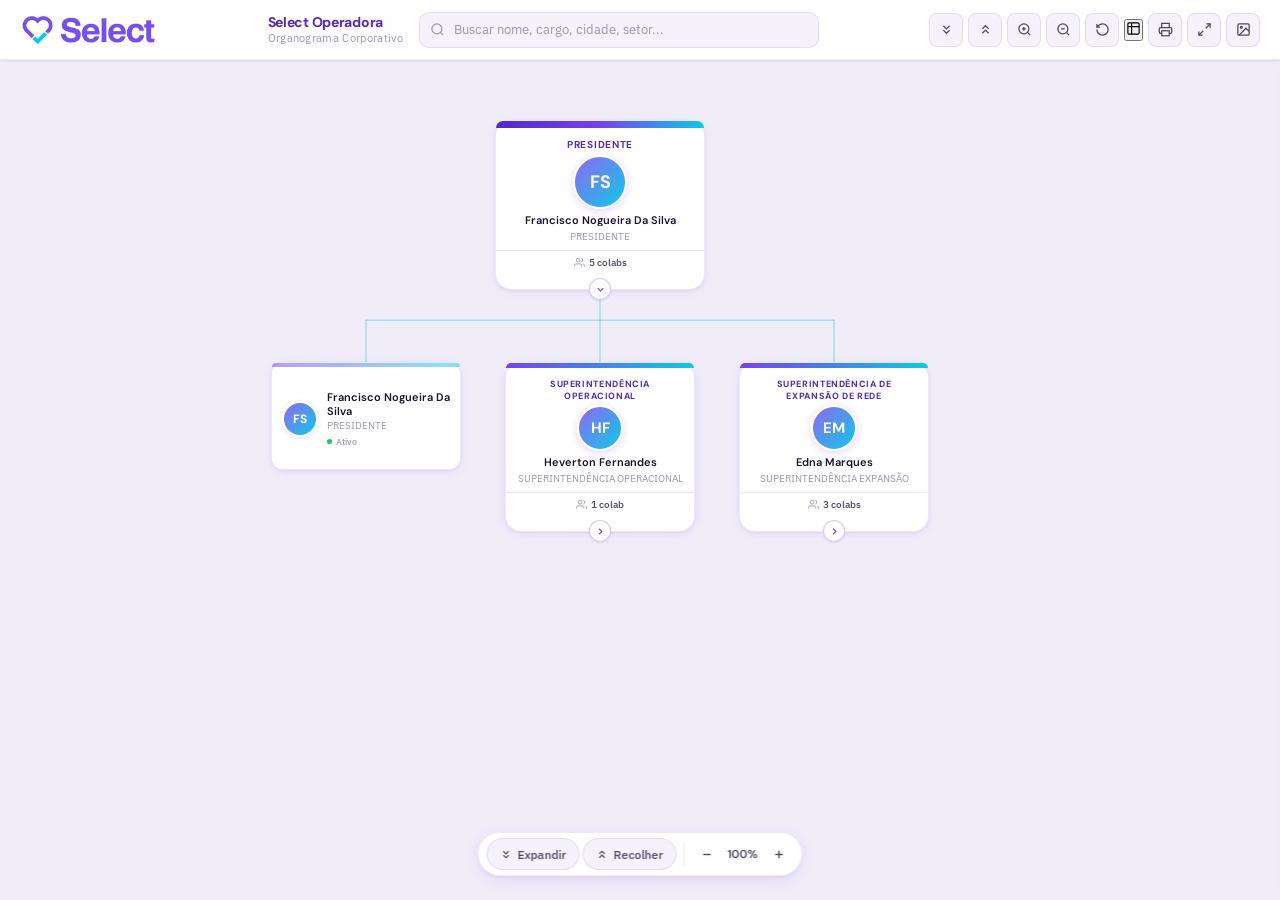
==== commit e6f0f92d: "feat: botao exportar excel" ====
--- a/index.html
+++ b/index.html
@@ -678,7 +678,7 @@
     <button id="btnZoomIn"    class="btn-icon" title="Zoom +"><svg viewBox="0 0 24 24" fill="none" stroke="currentColor" stroke-width="2"><circle cx="11" cy="11" r="8"/><line x1="21" y1="21" x2="16.65" y2="16.65"/><line x1="11" y1="8" x2="11" y2="14"/><line x1="8" y1="11" x2="14" y2="11"/></svg></button>
     <button id="btnZoomOut"   class="btn-icon" title="Zoom -"><svg viewBox="0 0 24 24" fill="none" stroke="currentColor" stroke-width="2"><circle cx="11" cy="11" r="8"/><line x1="21" y1="21" x2="16.65" y2="16.65"/><line x1="8" y1="11" x2="14" y2="11"/></svg></button>
     <button id="btnZoomReset" class="btn-icon" title="Resetar zoom"><svg viewBox="0 0 24 24" fill="none" stroke="currentColor" stroke-width="2"><path d="M3 12a9 9 0 1 0 9-9 9.75 9.75 0 0 0-6.74 2.74L3 8"/><path d="M3 3v5h5"/></svg></button>
-    <button id="btnPrint"      class="btn-icon" title="Imprimir"><svg viewBox="0 0 24 24" fill="none" stroke="currentColor" stroke-width="2"><polyline points="6 9 6 2 18 2 18 9"/><path d="M6 18H4a2 2 0 0 1-2-2v-5a2 2 0 0 1 2-2h16a2 2 0 0 1 2 2v5a2 2 0 0 1-2 2h-2"/><rect x="6" y="14" width="12" height="8"/></svg></button>
+    <button id="btnExportXls" title="Exportar Excel" onclick="exportExcel()"><svg viewBox="0 0 24 24" fill="none" stroke="currentColor" stroke-width="1.8" width="15" height="15"><rect x="3" y="3" width="18" height="18" rx="2"/><path d="M3 9h18M9 3v18"/></svg></button><button id="btnPrint"      class="btn-icon" title="Imprimir"><svg viewBox="0 0 24 24" fill="none" stroke="currentColor" stroke-width="2"><polyline points="6 9 6 2 18 2 18 9"/><path d="M6 18H4a2 2 0 0 1-2-2v-5a2 2 0 0 1 2-2h16a2 2 0 0 1 2 2v5a2 2 0 0 1-2 2h-2"/><rect x="6" y="14" width="12" height="8"/></svg></button>
     <button id="btnFullscreen" class="btn-icon" title="Tela cheia"><svg viewBox="0 0 24 24" fill="none" stroke="currentColor" stroke-width="2"><polyline points="15 3 21 3 21 9"/><polyline points="9 21 3 21 3 15"/><line x1="21" y1="3" x2="14" y2="10"/><line x1="3" y1="21" x2="10" y2="14"/></svg></button>
     <button id="btnExportPng"  class="btn-icon" title="Exportar"><svg viewBox="0 0 24 24" fill="none" stroke="currentColor" stroke-width="2"><rect x="3" y="3" width="18" height="18" rx="2"/><circle cx="8.5" cy="8.5" r="1.5"/><polyline points="21 15 16 10 5 21"/></svg></button>
   </div>
@@ -1641,3 +1641,76 @@
 </script>
 </body>
 </html>
+<script>
+function exportExcel() {
+  if (!State || !State.colaboradores || !State.colaboradores.length) {
+    alert('Dados ainda nao carregados.');
+    return;
+  }
+  function esc(s) { return String(s||'').replace(/&/g,'&amp;').replace(/</g,'&lt;').replace(/>/g,'&gt;'); }
+  var cols = ['Setor','Nome Completo','Cargo','E-mail','Telefone','Cidade','Estado','Area de Atuacao','Status'];
+  var thStyle = 'background:#5328C4;color:#fff;font-weight:700;padding:6px 8px;border:1px solid #3D1A9E';
+  var tdStyle = 'padding:5px 8px;border:1px solid #CCC';
+  function corCargo(c) {
+    if (!c) return '#FFF';
+    c = c.toLowerCase();
+    if (c.indexOf('presidente')>=0)  return '#D0B8F8';
+    if (c.indexOf('superintend')>=0) return '#B4D7FF';
+    if (c.indexOf('gerente')>=0)     return '#C8E6C9';
+    if (c.indexOf('coordenador')>=0||c.indexOf('coordenadora')>=0) return '#FFF9C4';
+    if (c.indexOf('supervisor')>=0||c.indexOf('supervisora')>=0)   return '#FFE0B2';
+    if (c.indexOf('analista')>=0)    return '#F5F5F5';
+    return '#FFF';
+  }
+  function rowsForSetor(setorId) {
+    var colabs = (State.colabBySetor[setorId]||[]).slice();
+    colabs.sort(function(a,b){ return cargoRank(a.CARGO)-cargoRank(b.CARGO); });
+    var rows = [];
+    colabs.forEach(function(c) {
+      var sn = State.setores.find(function(s){ return s.ID_SETOR===c.SETOR_ID; });
+      var bg = corCargo(c.CARGO);
+      var stC = c.STATUS==='Ativo'?'#1A6B1A':c.STATUS==='Inativo'?'#B00020':'#7A6500';
+      rows.push('<tr>'+
+        '<td style="background:'+bg+';'+tdStyle+'">'+esc(sn?sn.NOME_SETOR:'')+'</td>'+
+        '<td style="background:'+bg+';'+tdStyle+';font-weight:600">'+esc(c.NOME_COMPLETO||'')+'</td>'+
+        '<td style="background:'+bg+';'+tdStyle+'">'+esc(c.CARGO||'')+'</td>'+
+        '<td style="'+tdStyle+'">'+esc(c.EMAIL||'')+'</td>'+
+        '<td style="'+tdStyle+'">'+esc(c.TELEFONE||'')+'</td>'+
+        '<td style="'+tdStyle+'">'+esc(c.CIDADE||'')+'</td>'+
+        '<td style="'+tdStyle+'">'+esc(c.ESTADO||'')+'</td>'+
+        '<td style="'+tdStyle+'">'+esc(c.AREA_ATUACAO||'')+'</td>'+
+        '<td style="'+tdStyle+';color:'+stC+';font-weight:700">'+esc(c.STATUS||'')+'</td>'+
+      '</tr>');
+    });
+    var subs = State.setores.filter(function(s){ return s.SETOR_PAI===setorId; });
+    subs.sort(function(a,b){ return (Number(a.ORDEM)||99)-(Number(b.ORDEM)||99); });
+    subs.forEach(function(sub){ rows=rows.concat(rowsForSetor(sub.ID_SETOR)); });
+    return rows;
+  }
+  var roots = State.setores.filter(function(s){
+    return !s.SETOR_PAI||!State.setores.find(function(x){ return x.ID_SETOR===s.SETOR_PAI; });
+  });
+  var html = '<html xmlns:o="urn:schemas-microsoft-com:office:office" xmlns:x="urn:schemas-microsoft-com:office:excel" xmlns="http://www.w3.org/TR/REC-html40"><head><meta charset="UTF-8"></head><body>';
+  roots.forEach(function(root) {
+    var rows = rowsForSetor(root.ID_SETOR);
+    if (!rows.length) return;
+    html += '<h3 style="color:#5328C4">'+esc(root.NOME_SETOR)+'</h3>';
+    html += '<table border="1"><tr>'+cols.map(function(h){ return '<th style="'+thStyle+'">'+h+'</th>'; }).join('')+'</tr>'+rows.join('')+'</table><br/>';
+  });
+  var ativos=State.colaboradores.filter(function(c){return c.STATUS==='Ativo';}).length;
+  var inativos=State.colaboradores.filter(function(c){return c.STATUS==='Inativo';}).length;
+  html += '<h3 style="color:#5328C4">Resumo</h3><table border="1"><tr><th style="'+thStyle+'">Indicador</th><th style="'+thStyle+'">Total</th></tr>';
+  html += '<tr><td style="'+tdStyle+'">Total</td><td style="'+tdStyle+';font-weight:700;text-align:center">'+State.colaboradores.length+'</td></tr>';
+  html += '<tr><td style="'+tdStyle+';color:#1A6B1A">Ativos</td><td style="'+tdStyle+';font-weight:700;text-align:center;color:#1A6B1A">'+ativos+'</td></tr>';
+  html += '<tr><td style="'+tdStyle+';color:#B00020">Inativos</td><td style="'+tdStyle+';font-weight:700;text-align:center;color:#B00020">'+inativos+'</td></tr>';
+  html += '</table></body></html>';
+  var blob = new Blob([html],{type:'application/vnd.ms-excel;charset=utf-8'});
+  var url = URL.createObjectURL(blob);
+  var a = document.createElement('a');
+  var hoje = new Date().toLocaleDateString('pt-BR').replace(/\//g,'-');
+  a.href=url; a.download='Organograma-Select-'+hoje+'.xls';
+  document.body.appendChild(a); a.click();
+  document.body.removeChild(a);
+  setTimeout(function(){ URL.revokeObjectURL(url); },1000);
+}
+</script>
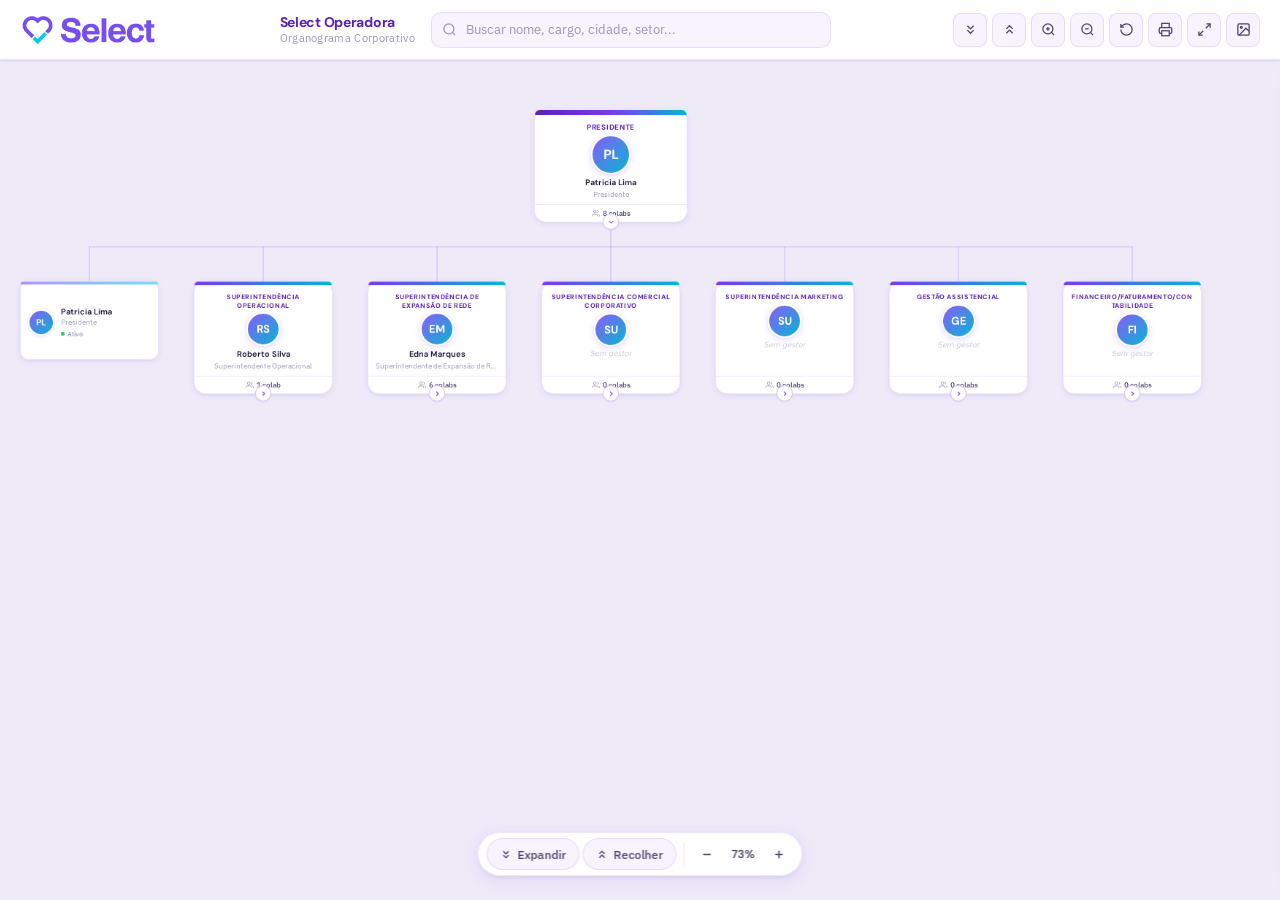
==== commit bf1f1335: "Update print statement from 'Hello' to 'Goodbye' Atualização pós-demissão + cascata" ====
--- a/index.html
+++ b/index.html
@@ -13,18 +13,18 @@
    ============================================================ */
 
 :root {
-  --primary:        #7743E8;
-  --primary-light:  #9068F0;
-  --primary-dark:   #5328C4;
-  --primary-faint:  rgba(119,67,232,0.08);
-  --accent:         #0DC9E8;
-  --accent-light:   #44D9F0;
-
-  --bg:             #F0EDF9;
+  --primary:        #7C3AED;
+  --primary-light:  #8B5CF6;
+  --primary-dark:   #5B21B6;
+  --primary-faint:  rgba(124,58,237,0.08);
+  --accent:         #06B6D4;
+  --accent-light:   #22D3EE;
+
+  --bg:             #EEEAF8;
   --surface:        #FFFFFF;
-  --surface-2:      #F5F2FC;
-  --border:         rgba(119,67,232,0.13);
-  --border-strong:  rgba(119,67,232,0.28);
+  --surface-2:      #F7F4FF;
+  --border:         rgba(124,58,237,0.13);
+  --border-strong:  rgba(124,58,237,0.28);
 
   --text-primary:   #1A1035;
   --text-secondary: #4B4568;
@@ -232,7 +232,7 @@
 
 .loading-overlay {
   position: fixed; inset: 0;
-  background: linear-gradient(135deg, #EDE8FB 0%, #E2DAF7 100%);
+  background: linear-gradient(135deg, #F0EDF8 0%, #E8E2F5 100%);
   display: flex; align-items: center; justify-content: center;
   z-index: 999; transition: opacity 500ms ease, visibility 500ms ease;
 }
@@ -256,7 +256,7 @@
 .canvas-world { position: absolute; transform-origin: 0 0; will-change: transform; }
 
 .connections-svg { position: absolute; top: 0; left: 0; width: 100%; height: 100%; pointer-events: none; z-index: 1; overflow: visible; }
-.connector-line { stroke: rgba(13,201,232,0.35); stroke-width: 1.5; fill: none; stroke-linecap: round; }
+.connector-line { stroke: rgba(124,58,237,0.20); stroke-width: 1.5; fill: none; stroke-linecap: round; }
 .cards-layer { position: absolute; top: 0; left: 0; z-index: 2; }
 
 /* ─── SECTOR CARD BASE ──────────────────────────────────────── */
@@ -360,7 +360,7 @@
 .card-footer {
   flex-shrink: 0;
   border-top: 1px solid var(--border);
-  padding: 5px 10px 20px;
+  padding: 5px 10px;
   display: flex; align-items: center; justify-content: center; gap: 4px;
 }
 .card-count { font-size: 10px; font-weight: 500; color: var(--text-secondary); white-space: nowrap; }
@@ -678,7 +678,7 @@
     <button id="btnZoomIn"    class="btn-icon" title="Zoom +"><svg viewBox="0 0 24 24" fill="none" stroke="currentColor" stroke-width="2"><circle cx="11" cy="11" r="8"/><line x1="21" y1="21" x2="16.65" y2="16.65"/><line x1="11" y1="8" x2="11" y2="14"/><line x1="8" y1="11" x2="14" y2="11"/></svg></button>
     <button id="btnZoomOut"   class="btn-icon" title="Zoom -"><svg viewBox="0 0 24 24" fill="none" stroke="currentColor" stroke-width="2"><circle cx="11" cy="11" r="8"/><line x1="21" y1="21" x2="16.65" y2="16.65"/><line x1="8" y1="11" x2="14" y2="11"/></svg></button>
     <button id="btnZoomReset" class="btn-icon" title="Resetar zoom"><svg viewBox="0 0 24 24" fill="none" stroke="currentColor" stroke-width="2"><path d="M3 12a9 9 0 1 0 9-9 9.75 9.75 0 0 0-6.74 2.74L3 8"/><path d="M3 3v5h5"/></svg></button>
-    <button id="btnExportXls" title="Exportar Excel" onclick="exportExcel()"><svg viewBox="0 0 24 24" fill="none" stroke="currentColor" stroke-width="1.8" width="15" height="15"><rect x="3" y="3" width="18" height="18" rx="2"/><path d="M3 9h18M9 3v18"/></svg></button><button id="btnPrint"      class="btn-icon" title="Imprimir"><svg viewBox="0 0 24 24" fill="none" stroke="currentColor" stroke-width="2"><polyline points="6 9 6 2 18 2 18 9"/><path d="M6 18H4a2 2 0 0 1-2-2v-5a2 2 0 0 1 2-2h16a2 2 0 0 1 2 2v5a2 2 0 0 1-2 2h-2"/><rect x="6" y="14" width="12" height="8"/></svg></button>
+    <button id="btnPrint"      class="btn-icon" title="Imprimir"><svg viewBox="0 0 24 24" fill="none" stroke="currentColor" stroke-width="2"><polyline points="6 9 6 2 18 2 18 9"/><path d="M6 18H4a2 2 0 0 1-2-2v-5a2 2 0 0 1 2-2h16a2 2 0 0 1 2 2v5a2 2 0 0 1-2 2h-2"/><rect x="6" y="14" width="12" height="8"/></svg></button>
     <button id="btnFullscreen" class="btn-icon" title="Tela cheia"><svg viewBox="0 0 24 24" fill="none" stroke="currentColor" stroke-width="2"><polyline points="15 3 21 3 21 9"/><polyline points="9 21 3 21 3 15"/><line x1="21" y1="3" x2="14" y2="10"/><line x1="3" y1="21" x2="10" y2="14"/></svg></button>
     <button id="btnExportPng"  class="btn-icon" title="Exportar"><svg viewBox="0 0 24 24" fill="none" stroke="currentColor" stroke-width="2"><rect x="3" y="3" width="18" height="18" rx="2"/><circle cx="8.5" cy="8.5" r="1.5"/><polyline points="21 15 16 10 5 21"/></svg></button>
   </div>
@@ -721,42 +721,53 @@
   </div>
 </div>
 <script>
+/* ============================================================
+   ORGANOGRAMA SELECT V8
+   Hierarquia Dual · Modo Foco Direto · Equipe Direta Clicável
+   ============================================================ */
 'use strict';
 
-// ─── CONFIGURAÇÃO ────────────────────────────────────────────────────────────
-const API_URL = 'https://script.google.com/macros/s/AKfycbzVXzUtf9PicLe2WLGniwC8pI5Wdv4B3Wr_wT_CaDFKiWfJiTVkWzGPHbEfECAIhb3u/exec';
-
-// ─── DIMENSÕES ───────────────────────────────────────────────────────────────
-const CARD_W        = 190;
-const CARD_W_ROOT   = 210;
-const CARD_H_SETOR  = 170;
-const CARD_H_COLAB  = 108;
-const GAP_H         = 44;
-const GAP_V_SETOR   = 72;
-const GAP_V_COLAB   = 52;
-const TREE_PAD_V    = 40;
-
-// ─── STATUS ──────────────────────────────────────────────────────────────────
+// ─── CONFIGURAÇÃO ─────────────────────────────────────────────────────────────
+const API_URL = 'https://script.google.com/macros/s/AKfycbxbdXe2aTom_UI5k7ITABx3CiVg01KZQtAv-vF_W6PTuoaBbRtMcRI5XD4P-zJaVglJ/exec';
+
+// ─── DIMENSÕES ────────────────────────────────────────────────────────────────
+const CARD_W       = 190;
+const CARD_W_ROOT  = 210;
+const CARD_H_SETOR = 155;
+const CARD_H_COLAB = 108;
+const GAP_H        = 48;
+const GAP_V_SETOR  = 80;
+const GAP_V_COLAB  = 56;
+const TREE_PAD_V   = 40;
+
+// ─── STATUS ───────────────────────────────────────────────────────────────────
 const STATUS_COLOR = {
   'Ativo':    '#22C55E',
-  'Inativo':  '#EF4444',
+  'Inativo':  '#9CA3AF',
   'Férias':   '#EAB308',
-  'Afastado': '#3B82F6',
+  'Afastado': '#EF4444',
 };
 
 const NODE_SETOR = 'setor';
 const NODE_COLAB = 'colab';
 
-// ─── ESTADO ──────────────────────────────────────────────────────────────────
+// ─── ESTADO ───────────────────────────────────────────────────────────────────
 const State = {
-  setores: [], colaboradores: [],
-  tree: null, nodeMap: {}, colabBySetor: {}, colabMap: {},
-  layout: {}, collapsed: new Set(),
-  activeCard: null, focusNode: null, panelHistory: [],
+  setores:      [],
+  colaboradores:[],
+  tree:         null,
+  nodeMap:      {},
+  colabBySetor: {},
+  colabMap:     {},
+  layout:       {},
+  collapsed:    new Set(),
+  activeCard:   null,
+  focusNode:    null,
+  panelHistory: [],
   zoom: 1, panX: 0, panY: 0,
 };
 
-// ─── DOM ─────────────────────────────────────────────────────────────────────
+// ─── DOM ──────────────────────────────────────────────────────────────────────
 const $ = id => document.getElementById(id);
 const dom = {
   loading:      $('loadingOverlay'),
@@ -776,38 +787,52 @@
   breadcrumb:   $('breadcrumb'),
 };
 
-// ─── INIT ────────────────────────────────────────────────────────────────────
+// ─── INIT ─────────────────────────────────────────────────────────────────────
 async function init() {
-  try { bootstrap(await fetchData()); }
-  catch (err) { console.warn('[Organograma]', err.message); bootstrap(getMockData()); }
+  applyLogo();
+  try {
+    bootstrap(await fetchData());
+  } catch (err) {
+    console.warn('[Organograma] API indisponível — demo.', err.message);
+    bootstrap(getMockData());
+  }
+}
+
+function applyLogo() {
+  if (typeof LOGO_SRC === 'undefined') return;
+  ['headerLogo', 'loadingLogo'].forEach(id => { const el=$(id); if(el) el.src=LOGO_SRC; });
 }
 
 function bootstrap(data) {
   processData(data);
   buildDualTree();
-  // Inicia com tudo recolhido exceto raiz
+  // Inicia com tudo recolhido — apenas o card raiz visível
   const visit = n => {
     if (n.children.length > 0 && n.parent !== null) State.collapsed.add(n.id);
     n.children.forEach(visit);
   };
   if (State.tree) visit(State.tree);
-  reflow(); renderAll(); initInteractions(); hideLoading();
-}
-
+  reflow();
+  renderAll();
+  initInteractions();
+  hideLoading();
+}
+
+// ─── FETCH ────────────────────────────────────────────────────────────────────
 async function fetchData() {
   const ctrl = new AbortController();
-  const t = setTimeout(() => ctrl.abort(), 10000);
+  const t = setTimeout(() => ctrl.abort(), 8000);
   try {
     const res = await fetch(API_URL, { signal: ctrl.signal });
-    if (!res.ok) throw new Error('HTTP ' + res.status);
+    if (!res.ok) throw new Error(`HTTP ${res.status}`);
     return await res.json();
   } finally { clearTimeout(t); }
 }
 
-// ─── PROCESS DATA ────────────────────────────────────────────────────────────
+// ─── PROCESS DATA ─────────────────────────────────────────────────────────────
 function processData(data) {
-  State.setores       = (data.setores       || []).filter(s => s && s.ID_SETOR);
-  State.colaboradores = (data.colaboradores || []).filter(c => c && c.ID_COLABORADOR && c.NOME_COMPLETO);
+  State.setores       = data.setores       || [];
+  State.colaboradores = data.colaboradores || [];
 
   State.colabMap = {};
   State.colaboradores.forEach(c => { State.colabMap[c.ID_COLABORADOR] = c; });
@@ -818,27 +843,27 @@
     if (!State.colabBySetor[c.SETOR_ID]) State.colabBySetor[c.SETOR_ID] = [];
     State.colabBySetor[c.SETOR_ID].push(c);
   });
-}
-
-// ═══════════════════════════════════════════════════════════════════════════
+
+  State.colaboradores.forEach(c => {
+    if (c.GESTOR_DIRETO && !State.colabMap[c.GESTOR_DIRETO]) {
+      console.warn(`[Organograma] Gestor não encontrado: "${c.NOME_COMPLETO}" (${c.ID_COLABORADOR}) → gestor "${c.GESTOR_DIRETO}"`);
+    }
+  });
+}
+
+// ═══════════════════════════════════════════════════════════════════════════════
 //  BUILD DUAL TREE
-//  Nível 1: árvore de SETORES (via SETOR_PAI)
-//  Nível 2: dentro de cada setor, árvore de COLABORADORES (via GESTOR_DIRETO)
-//           O GESTOR_DIRETO é resolvido SOMENTE dentro do mesmo setor.
-//           Colaboradores sem gestor no mesmo setor ficam como raiz do setor.
-// ═══════════════════════════════════════════════════════════════════════════
+// ═══════════════════════════════════════════════════════════════════════════════
 function buildDualTree() {
   State.nodeMap = {};
   const setorNodes = {};
 
-  // 1. Criar nós de setor
   State.setores.forEach(s => {
-    const n = { id: s.ID_SETOR, type: NODE_SETOR, data: s, children: [], parent: null, _subW: 0, _x: 0, _y: 0 };
+    const n = { id:s.ID_SETOR, type:NODE_SETOR, data:s, children:[], parent:null, _subW:0, _x:0, _y:0 };
     setorNodes[s.ID_SETOR] = n;
     State.nodeMap[s.ID_SETOR] = n;
   });
 
-  // 2. Montar hierarquia de setores
   let root = null;
   State.setores.forEach(s => {
     const n = setorNodes[s.ID_SETOR];
@@ -848,509 +873,633 @@
     } else { root = n; }
   });
 
-  // 3. Ordenar filhos de setor por ORDEM
-  const sortSetores = n => {
-    n.children.sort((a, b) => (Number(a.data.ORDEM) || 99) - (Number(b.data.ORDEM) || 99));
-    n.children.forEach(sortSetores);
-  };
-  if (root) sortSetores(root);
-
-  // 4. Para cada setor, montar hierarquia de colaboradores dentro dele
   State.setores.forEach(s => {
-    const sn = setorNodes[s.ID_SETOR];
     const colabs = State.colabBySetor[s.ID_SETOR] || [];
     if (!colabs.length) return;
-
-    // Mapear IDs dos colaboradores deste setor
+    const sn = setorNodes[s.ID_SETOR];
     const cnMap = {};
+
     colabs.forEach(c => {
-      const cn = {
-        id: c.ID_COLABORADOR, type: NODE_COLAB, data: c,
-        children: [], parent: null, setorNode: sn, _subW: 0, _x: 0, _y: 0
-      };
+      const cn = { id:c.ID_COLABORADOR, type:NODE_COLAB, data:c, children:[], parent:null, setorNode:sn, _subW:0, _x:0, _y:0 };
       cnMap[c.ID_COLABORADOR] = cn;
       State.nodeMap[c.ID_COLABORADOR] = cn;
     });
 
-    // Conectar pelo GESTOR_DIRETO — apenas dentro do mesmo setor
     const roots = [];
     colabs.forEach(c => {
       const cn = cnMap[c.ID_COLABORADOR];
-      const gestorId = c.GESTOR_DIRETO;
-      if (gestorId && cnMap[gestorId]) {
-        // Gestor está no mesmo setor
-        cn.parent = cnMap[gestorId];
-        cnMap[gestorId].children.push(cn);
-      } else if (gestorId && State.colabMap[gestorId] && State.colabMap[gestorId].SETOR_ID !== s.ID_SETOR) {
-        // Gestor está em OUTRO setor — este colab é raiz dentro do setor atual
-        roots.push(cn);
-      } else {
-        // Sem gestor ou gestor não encontrado — raiz do setor
-        roots.push(cn);
-      }
+      if (c.GESTOR_DIRETO && cnMap[c.GESTOR_DIRETO]) {
+        cn.parent = cnMap[c.GESTOR_DIRETO];
+        cnMap[c.GESTOR_DIRETO].children.push(cn);
+      } else { roots.push(cn); }
     });
 
-    // Ordenar raízes por cargo
-    roots.sort((a, b) => cargoRank(a.data.CARGO) - cargoRank(b.data.CARGO));
-    const sortColabs = n => {
-      n.children.sort((a, b) => cargoRank(a.data.CARGO) - cargoRank(b.data.CARGO));
-      n.children.forEach(sortColabs);
-    };
-    roots.forEach(sortColabs);
-
-    // Inserir raízes como filhos do setor (antes dos sub-setores)
+    roots.sort((a,b) => cargoRank(a.data.CARGO) - cargoRank(b.data.CARGO));
+    const sortCC = n => { n.children.sort((a,b) => cargoRank(a.data.CARGO)-cargoRank(b.data.CARGO)); n.children.forEach(sortCC); };
+    roots.forEach(sortCC);
     roots.forEach(cn => { cn.parent = sn; sn.children.unshift(cn); });
   });
 
-  // 5. Reorganizar: colaboradores antes de sub-setores em cada setor
-  const reorder = n => {
-    const colabs  = n.children.filter(c => c.type === NODE_COLAB);
-    const setores = n.children.filter(c => c.type === NODE_SETOR);
-    n.children = [...colabs, ...setores];
-    setores.forEach(reorder);
+  const sortSC = n => {
+    const cp = n.children.filter(c => c.type===NODE_COLAB);
+    const sp = n.children.filter(c => c.type===NODE_SETOR);
+    sp.sort((a,b) => (a.data.ORDEM||99)-(b.data.ORDEM||99));
+    n.children = [...cp, ...sp];
+    sp.forEach(sortSC);
   };
-  if (root) reorder(root);
-
+  if (root) sortSC(root);
   State.tree = root;
 }
 
 function cargoRank(c) {
   if (!c) return 99;
   c = c.toLowerCase();
-  if (c.includes('presidente'))                       return 1;
-  if (c.includes('diretor'))                          return 2;
-  if (c.includes('superintend'))                      return 3;
-  if (c.includes('gerente'))                          return 4;
-  if (c.includes('coordenador') || c.includes('coordenadora')) return 5;
-  if (c.includes('supervisor')  || c.includes('supervisora'))  return 6;
-  if (c.includes('analista'))                         return 7;
-  if (c.includes('assistente'))                       return 8;
-  if (c.includes('auxiliar'))                         return 9;
+  if (c.includes('presidente'))      return 1;
+  if (c.includes('diretor'))         return 2;
+  if (c.includes('superintendente')) return 3;
+  if (c.includes('gerente'))         return 4;
+  if (c.includes('coordenador'))     return 5;
+  if (c.includes('supervisor'))      return 6;
+  if (c.includes('analista'))        return 7;
+  if (c.includes('assistente'))      return 8;
+  if (c.includes('auxiliar'))        return 9;
   return 10;
 }
 
-function findSectorManager(sn) {
-  // Pega o colab mais sênior entre os filhos DIRETOS do setor (não sub-setores)
-  const dc = sn.children.filter(c => c.type === NODE_COLAB);
-  if (!dc.length) return null;
-  return dc.slice().sort((a, b) => cargoRank(a.data.CARGO) - cargoRank(b.data.CARGO))[0].data;
-}
-
-// ═══════════════════════════════════════════════════════════════════════════
+// ═══════════════════════════════════════════════════════════════════════════════
+//  CASCATA — expande um nó e todos os seus descendentes de uma vez
+// ═══════════════════════════════════════════════════════════════════════════════
+function cascadeExpand(node) {
+  const visit = n => { State.collapsed.delete(n.id); n.children.forEach(visit); };
+  visit(node);
+  reflow();
+  renderAll();
+}
+
+// ═══════════════════════════════════════════════════════════════════════════════
 //  MODO FOCO
-// ═══════════════════════════════════════════════════════════════════════════
+// ═══════════════════════════════════════════════════════════════════════════════
 function enterFocus(node) {
   State.focusNode = node;
   State.collapsed.clear();
-  reflow(); renderAll(); updateBreadcrumb();
+  reflow();
+  renderAll();
+  updateBreadcrumb();
   requestAnimationFrame(() => {
-    const pos = State.layout[node.id]; if (!pos) return;
+    const pos = State.layout[node.id];
+    if (!pos) return;
     const vpW = dom.container.clientWidth;
-    const tz  = Math.min(1.1, (vpW - 60) / (node._subW || CARD_W));
-    animatePan(vpW / 2 - (pos.x + pos.w / 2) * tz, 30, tz, 420);
+    const targetZoom = Math.min(1.1, (vpW - 60) / (node._subW || CARD_W));
+    animatePan(vpW/2 - (pos.x + pos.w/2)*targetZoom, 30, targetZoom, 420);
   });
 }
-function exitFocus() { State.focusNode = null; reflow(); renderAll(); updateBreadcrumb(); }
+
+function exitFocus() {
+  State.focusNode = null;
+  reflow();
+  renderAll();
+  updateBreadcrumb();
+}
 
 function updateBreadcrumb() {
   if (!dom.breadcrumb) return;
   if (!State.focusNode) { dom.breadcrumb.classList.add('hidden'); return; }
+
   const trail = [];
   let cur = State.focusNode;
-  while (cur) { if (cur.type === NODE_SETOR) trail.unshift(cur); cur = cur.parent; }
-  const crumbs = trail.map((n, i) =>
-    i === trail.length - 1
-      ? '<span class="bc-current">' + escHtml(n.data.NOME_SETOR) + '</span>'
-      : '<span class="bc-link" data-node-id="' + n.id + '">' + escHtml(n.data.NOME_SETOR) + '</span><span class="bc-sep">›</span>'
+  while (cur) { if (cur.type===NODE_SETOR) trail.unshift(cur); cur=cur.parent; }
+
+  const crumbs = trail.map((n,i) =>
+    i===trail.length-1
+      ? `<span class="bc-current">${escHtml(n.data.NOME_SETOR)}</span>`
+      : `<span class="bc-link" data-node-id="${n.id}">${escHtml(n.data.NOME_SETOR)}</span><span class="bc-sep">›</span>`
   ).join('');
-  dom.breadcrumb.innerHTML =
-    '<button class="bc-back" id="bcBack"><svg viewBox="0 0 24 24" fill="none" stroke="currentColor" stroke-width="2.5" width="13" height="13"><polyline points="15 18 9 12 15 6"/></svg>Visão Geral</button>' +
-    '<div class="bc-trail">' + crumbs + '</div>';
+
+  dom.breadcrumb.innerHTML = `
+    <button class="bc-back" id="bcBack">
+      <svg viewBox="0 0 24 24" fill="none" stroke="currentColor" stroke-width="2.5" width="13" height="13"><polyline points="15 18 9 12 15 6"/></svg>
+      Visão Geral
+    </button>
+    <div class="bc-trail">${crumbs}</div>`;
   dom.breadcrumb.classList.remove('hidden');
+
   $('bcBack').addEventListener('click', exitFocus);
   dom.breadcrumb.querySelectorAll('.bc-link').forEach(el =>
-    el.addEventListener('click', () => { const n = State.nodeMap[el.dataset.nodeId]; if (n) enterFocus(n); })
+    el.addEventListener('click', () => { const n=State.nodeMap[el.dataset.nodeId]; if(n) enterFocus(n); })
   );
 }
 
 function animatePan(tx, ty, tz, dur) {
-  const sx = State.panX, sy = State.panY, sz = State.zoom, t0 = performance.now();
+  const sx=State.panX, sy=State.panY, sz=State.zoom, t0=performance.now();
   const frame = now => {
-    const t = Math.min(1, (now - t0) / dur);
-    const e = t < 0.5 ? 2 * t * t : -1 + (4 - 2 * t) * t;
-    State.panX = sx + (tx - sx) * e; State.panY = sy + (ty - sy) * e; State.zoom = sz + (tz - sz) * e;
-    applyTransform(); if (t < 1) requestAnimationFrame(frame);
+    const t = Math.min(1,(now-t0)/dur);
+    const e = t<0.5 ? 2*t*t : -1+(4-2*t)*t;
+    State.panX=sx+(tx-sx)*e; State.panY=sy+(ty-sy)*e; State.zoom=sz+(tz-sz)*e;
+    applyTransform();
+    if (t<1) requestAnimationFrame(frame);
   };
   requestAnimationFrame(frame);
 }
 
-// ═══════════════════════════════════════════════════════════════════════════
+// ═══════════════════════════════════════════════════════════════════════════════
 //  LAYOUT ENGINE
-// ═══════════════════════════════════════════════════════════════════════════
-const cardH = n => n.type === NODE_COLAB ? CARD_H_COLAB : CARD_H_SETOR;
-const cardW = n => (n.type === NODE_SETOR && (n.data.NIVEL === 1 || n.data.NIVEL === '1')) ? CARD_W_ROOT : CARD_W;
-const gapV  = n => n.type === NODE_COLAB ? GAP_V_COLAB : GAP_V_SETOR;
+// ═══════════════════════════════════════════════════════════════════════════════
+const cardH = n => n.type===NODE_COLAB ? CARD_H_COLAB : CARD_H_SETOR;
+const cardW = n => (n.type===NODE_SETOR && n.data.NIVEL===1) ? CARD_W_ROOT : CARD_W;
+const gapV  = n => n.type===NODE_COLAB ? GAP_V_COLAB : GAP_V_SETOR;
 const renderRoot = () => State.focusNode || State.tree;
 
 function measureSubtree(n) {
   const cw = cardW(n);
-  if (State.collapsed.has(n.id) || !n.children.length) { n._subW = cw; return cw; }
-  let tot = 0;
-  n.children.forEach((c, i) => { tot += measureSubtree(c); if (i < n.children.length - 1) tot += GAP_H; });
-  n._subW = Math.max(cw, tot); return n._subW;
+  if (State.collapsed.has(n.id) || !n.children.length) { n._subW=cw; return cw; }
+  let tot=0;
+  n.children.forEach((c,i) => { tot+=measureSubtree(c); if(i<n.children.length-1) tot+=GAP_H; });
+  n._subW=Math.max(cw,tot);
+  return n._subW;
 }
 
 function placeNodes(n, left, y) {
-  const cw = cardW(n), ch = cardH(n), cx = left + (n._subW - cw) / 2;
-  n._x = cx; n._y = y; State.layout[n.id] = { x: cx, y, w: cw, h: ch };
-  if (State.collapsed.has(n.id) || !n.children.length) return;
-  let cl = left;
-  n.children.forEach(c => { placeNodes(c, cl, y + ch + gapV(n)); cl += c._subW + GAP_H; });
+  const cw=cardW(n), ch=cardH(n), cx=left+(n._subW-cw)/2;
+  n._x=cx; n._y=y;
+  State.layout[n.id]={x:cx,y,w:cw,h:ch};
+  if (State.collapsed.has(n.id)||!n.children.length) return;
+  let cl=left;
+  n.children.forEach(c => { placeNodes(c,cl,y+ch+gapV(n)); cl+=c._subW+GAP_H; });
 }
 
 function computeBounds() {
-  let minX = Infinity, maxX = -Infinity, maxY = -Infinity;
+  let minX=Infinity,maxX=-Infinity,maxY=-Infinity;
   const visit = n => {
-    const p = State.layout[n.id];
-    if (p) { minX = Math.min(minX, p.x); maxX = Math.max(maxX, p.x + p.w); maxY = Math.max(maxY, p.y + p.h); }
-    if (!State.collapsed.has(n.id)) n.children.forEach(visit);
+    const p=State.layout[n.id];
+    if(p){minX=Math.min(minX,p.x);maxX=Math.max(maxX,p.x+p.w);maxY=Math.max(maxY,p.y+p.h);}
+    if(!State.collapsed.has(n.id)) n.children.forEach(visit);
   };
-  visit(renderRoot()); return { minX, maxX, maxY };
+  visit(renderRoot());
+  return {minX,maxX,maxY};
 }
 
 function reflow() {
-  const root = renderRoot(); if (!root) return;
-  State.layout = {}; measureSubtree(root); placeNodes(root, 0, TREE_PAD_V);
-  const { minX, maxX, maxY } = computeBounds();
-  if (minX < 0) {
-    const shift = -minX + 40;
-    const visit = n => { const p = State.layout[n.id]; if (p) { p.x += shift; n._x += shift; } n.children.forEach(visit); };
+  const root=renderRoot();
+  if (!root) return;
+  State.layout={};
+  measureSubtree(root);
+  placeNodes(root,0,TREE_PAD_V);
+  const {minX,maxX,maxY}=computeBounds();
+  if (minX<0) {
+    const shift=-minX+40;
+    const visit=n=>{const p=State.layout[n.id];if(p){p.x+=shift;n._x+=shift;}n.children.forEach(visit);};
     visit(root);
   }
-  const tW = (maxX - Math.min(0, minX)) + 80, tH = maxY + 100;
-  dom.world.style.width = tW + 'px'; dom.world.style.height = tH + 'px';
+  const tW=(maxX-Math.min(0,minX))+80, tH=maxY+100;
+  dom.world.style.width=tW+'px';
+  dom.world.style.height=tH+'px';
   if (!State.focusNode) {
-    const vpW = dom.container.clientWidth, vpH = dom.container.clientHeight;
-    State.zoom = Math.min(1, (vpW - 40) / tW, (vpH - 40) / tH);
-    State.panX = Math.max(0, (vpW - tW * State.zoom) / 2); State.panY = 20;
+    const vpW=dom.container.clientWidth, vpH=dom.container.clientHeight;
+    State.zoom=Math.min(1,(vpW-40)/tW,(vpH-40)/tH);
+    State.panX=Math.max(0,(vpW-tW*State.zoom)/2);
+    State.panY=20;
     applyTransform();
   }
 }
 
-// ═══════════════════════════════════════════════════════════════════════════
+// ═══════════════════════════════════════════════════════════════════════════════
 //  RENDER
-// ═══════════════════════════════════════════════════════════════════════════
+// ═══════════════════════════════════════════════════════════════════════════════
 function renderAll() { renderCards(); renderConnections(); }
 
 function renderCards() {
-  const frag = document.createDocumentFragment(); let delay = 0;
+  const frag=document.createDocumentFragment();
+  let delay=0;
   const traverse = n => {
-    const pos = State.layout[n.id]; if (!pos) return;
-    const el = n.type === NODE_COLAB ? buildColabCard(n, pos) : buildSetorCard(n, pos);
-    el.style.animationDelay = Math.min(delay * 25, 400) + 'ms';
-    frag.appendChild(el); delay++;
+    const pos=State.layout[n.id];
+    if (!pos) return;
+    const el=n.type===NODE_COLAB ? buildColabCard(n,pos) : buildSetorCard(n,pos);
+    el.style.animationDelay=Math.min(delay*28,500)+'ms';
+    frag.appendChild(el);
+    delay++;
     if (!State.collapsed.has(n.id)) n.children.forEach(traverse);
   };
-  traverse(renderRoot()); dom.cards.innerHTML = ''; dom.cards.appendChild(frag);
-}
-
-// ─── CARD SETOR ──────────────────────────────────────────────────────────────
+  traverse(renderRoot());
+  dom.cards.innerHTML='';
+  dom.cards.appendChild(frag);
+}
+
+// ─── CARD SETOR ───────────────────────────────────────────────────────────────
 function buildSetorCard(node, pos) {
-  const setor = node.data, nivel = parseInt(setor.NIVEL) || 1;
-  const hasKids = node.children.length > 0, isCollapsed = State.collapsed.has(node.id);
-  const manager = findSectorManager(node), total = countColabsInBranch(node);
-
-  const av = manager && manager.FOTO_URL
-    ? '<img src="' + escHtml(manager.FOTO_URL) + '" alt="' + escHtml(manager.NOME_COMPLETO) + '" loading="lazy"/>'
-    : manager ? '<span>' + getInitials(manager.NOME_COMPLETO) + '</span>'
-              : '<span>' + setor.NOME_SETOR.slice(0, 2).toUpperCase() + '</span>';
-
-  const div = document.createElement('div');
-  div.className = 'sector-card setor-node level-' + nivel;
-  div.dataset.nodeId = node.id; div.dataset.nodeType = NODE_SETOR;
-  div.style.cssText = 'left:' + pos.x + 'px;top:' + pos.y + 'px;width:' + pos.w + 'px;height:' + pos.h + 'px';
-  div.innerHTML =
-    '<div class="card-top-bar"></div>' +
-    '<div class="card-body">' +
-      '<div class="card-sector-name">' + escHtml(setor.NOME_SETOR) + '</div>' +
-      '<div class="card-avatar">' + av + '</div>' +
-      (manager
-        ? '<div class="card-manager-name">' + escHtml(manager.NOME_COMPLETO) + '</div>' +
-          '<div class="card-manager-role">' + escHtml(manager.CARGO || '') + '</div>'
-        : '<div class="card-no-manager">Sem colaboradores</div>') +
-    '</div>' +
-    '<div class="card-footer">' +
-      '<svg class="card-count-icon" viewBox="0 0 24 24" fill="none" stroke="currentColor" stroke-width="2">' +
-        '<path d="M17 21v-2a4 4 0 0 0-4-4H5a4 4 0 0 0-4 4v2"/><circle cx="9" cy="7" r="4"/>' +
-        '<path d="M23 21v-2a4 4 0 0 0-3-3.87"/><path d="M16 3.13a4 4 0 0 1 0 7.75"/>' +
-      '</svg>' +
-      '<span class="card-count">' + total + ' colab' + (total !== 1 ? 's' : '') + '</span>' +
-    '</div>' +
-    (hasKids ? '<div class="card-toggle' + (isCollapsed ? ' collapsed' : '') + '" data-node-id="' + node.id + '">' +
-      '<svg viewBox="0 0 24 24" fill="none" stroke="currentColor" stroke-width="2.5"><polyline points="6 9 12 15 18 9"/></svg></div>' : '');
-
+  const setor=node.data;
+  const level=setor.NIVEL||1;
+  const hasKids=node.children.length>0;
+  const isCollapsed=State.collapsed.has(node.id);
+  const totalColabs=countColabsInBranch(node);
+  const manager=findSectorManager(node);
+
+  const avatarInner=manager?.FOTO_URL
+    ? `<img src="${escHtml(manager.FOTO_URL)}" alt="${escHtml(manager.NOME_COMPLETO)}" loading="lazy"/>`
+    : manager
+      ? `<span>${getInitials(manager.NOME_COMPLETO)}</span>`
+      : `<span>${setor.NOME_SETOR.slice(0,2).toUpperCase()}</span>`;
+
+  const div=document.createElement('div');
+  div.className=`sector-card setor-node level-${level}`;
+  div.dataset.nodeId=node.id;
+  div.dataset.nodeType=NODE_SETOR;
+  div.style.cssText=`left:${pos.x}px;top:${pos.y}px;width:${pos.w}px;height:${pos.h}px`;
+
+  div.innerHTML=`
+    <div class="card-top-bar"></div>
+    <div class="card-body">
+      <div class="card-sector-name">${escHtml(setor.NOME_SETOR)}</div>
+      <div class="card-avatar">${avatarInner}</div>
+      ${manager?`
+        <div class="card-manager-name">${escHtml(manager.NOME_COMPLETO)}</div>
+        <div class="card-manager-role">${escHtml(manager.CARGO)}</div>
+      `:`<div class="card-no-manager">Sem gestor</div>`}
+    </div>
+    <div class="card-footer">
+      <svg class="card-count-icon" viewBox="0 0 24 24" fill="none" stroke="currentColor" stroke-width="2">
+        <path d="M17 21v-2a4 4 0 0 0-4-4H5a4 4 0 0 0-4 4v2"/><circle cx="9" cy="7" r="4"/>
+        <path d="M23 21v-2a4 4 0 0 0-3-3.87"/><path d="M16 3.13a4 4 0 0 1 0 7.75"/>
+      </svg>
+      <span class="card-count">${totalColabs} colab${totalColabs!==1?'s':''}</span>
+    </div>
+    ${hasKids?`
+      <div class="card-toggle${isCollapsed?' collapsed':''}" data-node-id="${node.id}" title="${isCollapsed?'Expandir':'Recolher'}">
+        <svg viewBox="0 0 24 24" fill="none" stroke="currentColor" stroke-width="2.5"><polyline points="6 9 12 15 18 9"/></svg>
+      </div>`:``}
+  `;
+
+  // Clique simples → entra em modo foco E abre painel
   div.addEventListener('click', e => {
     if (e.target.closest('.card-toggle')) return;
-    setActiveCard(node.id); openSetorPanel(node);
-    if (hasKids && (!State.focusNode || State.focusNode.id !== node.id)) enterFocus(node);
+    setActiveCard(node.id);
+    openSetorPanel(node);
+    if (hasKids && State.focusNode?.id !== node.id) {
+      enterFocus(node);
+    }
   });
-  const toggle = div.querySelector('.card-toggle');
+
+  const toggle=div.querySelector('.card-toggle');
   if (toggle) toggle.addEventListener('click', e => { e.stopPropagation(); toggleCollapse(node.id); });
   return div;
 }
 
-// ─── CARD COLABORADOR ────────────────────────────────────────────────────────
+// ─── CARD COLAB ───────────────────────────────────────────────────────────────
 function buildColabCard(node, pos) {
-  const colab = node.data, hasKids = node.children.length > 0;
-  const isCollapsed = State.collapsed.has(node.id);
-  const sc = STATUS_COLOR[colab.STATUS] || '#9CA3AF';
-  const av = colab.FOTO_URL
-    ? '<img src="' + escHtml(colab.FOTO_URL) + '" alt="' + escHtml(colab.NOME_COMPLETO) + '" loading="lazy"/>'
-    : '<span>' + getInitials(colab.NOME_COMPLETO) + '</span>';
-
-  const div = document.createElement('div');
-  div.className = 'sector-card colab-node';
-  div.dataset.nodeId = node.id; div.dataset.nodeType = NODE_COLAB;
-  div.style.cssText = 'left:' + pos.x + 'px;top:' + pos.y + 'px;width:' + pos.w + 'px;height:' + pos.h + 'px';
-  div.innerHTML =
-    '<div class="card-top-bar colab-bar"></div>' +
-    '<div class="card-body colab-body">' +
-      '<div class="card-avatar colab-avatar-sm">' + av + '</div>' +
-      '<div class="colab-info-block">' +
-        '<div class="card-manager-name">' + escHtml(colab.NOME_COMPLETO) + '</div>' +
-        '<div class="card-manager-role">' + escHtml(colab.CARGO || '') + '</div>' +
-        '<div class="colab-status-badge">' +
-          '<span class="status-dot-inline" style="background:' + sc + '"></span>' +
-          '<span class="status-text">' + escHtml(colab.STATUS || '') + '</span>' +
-        '</div>' +
-      '</div>' +
-    '</div>' +
-    (hasKids ? '<div class="card-toggle' + (isCollapsed ? ' collapsed' : '') + '" data-node-id="' + node.id + '">' +
-      '<svg viewBox="0 0 24 24" fill="none" stroke="currentColor" stroke-width="2.5"><polyline points="6 9 12 15 18 9"/></svg></div>' : '');
+  const colab=node.data;
+  const hasKids=node.children.length>0;
+  const isCollapsed=State.collapsed.has(node.id);
+  const sc=STATUS_COLOR[colab.STATUS]||'#9CA3AF';
+
+  const avatarInner=colab.FOTO_URL
+    ? `<img src="${escHtml(colab.FOTO_URL)}" alt="${escHtml(colab.NOME_COMPLETO)}" loading="lazy"/>`
+    : `<span>${getInitials(colab.NOME_COMPLETO)}</span>`;
+
+  const div=document.createElement('div');
+  div.className='sector-card colab-node';
+  div.dataset.nodeId=node.id;
+  div.dataset.nodeType=NODE_COLAB;
+  div.style.cssText=`left:${pos.x}px;top:${pos.y}px;width:${pos.w}px;height:${pos.h}px`;
+
+  div.innerHTML=`
+    <div class="card-top-bar colab-bar"></div>
+    <div class="card-body colab-body">
+      <div class="card-avatar colab-avatar-sm">${avatarInner}</div>
+      <div class="colab-info-block">
+        <div class="card-manager-name">${escHtml(colab.NOME_COMPLETO)}</div>
+        <div class="card-manager-role">${escHtml(colab.CARGO||'')}</div>
+        <div class="colab-status-badge">
+          <span class="status-dot-inline" style="background:${sc}"></span>
+          <span class="status-text">${escHtml(colab.STATUS||'')}</span>
+        </div>
+      </div>
+    </div>
+    ${hasKids?`
+      <div class="card-toggle${isCollapsed?' collapsed':''}" data-node-id="${node.id}">
+        <svg viewBox="0 0 24 24" fill="none" stroke="currentColor" stroke-width="2.5"><polyline points="6 9 12 15 18 9"/></svg>
+      </div>`:``}
+  `;
 
   div.addEventListener('click', e => {
     if (e.target.closest('.card-toggle')) return;
-    openColabPanel(colab, node.setorNode); setActiveCard(node.id);
+    openColabPanel(colab, node.setorNode);
+    setActiveCard(node.id);
+    // Cascata: se este colaborador é gestor (tem equipe abaixo), revela toda a
+    // cadeia de subordinados de uma vez, sem precisar clicar em cada seta.
+    if (hasKids) cascadeExpand(node);
   });
-  const toggle = div.querySelector('.card-toggle');
+
+  const toggle=div.querySelector('.card-toggle');
   if (toggle) toggle.addEventListener('click', e => { e.stopPropagation(); toggleCollapse(node.id); });
   return div;
 }
 
-// ─── HELPERS ─────────────────────────────────────────────────────────────────
+// ─── HELPERS ──────────────────────────────────────────────────────────────────
+function findSectorManager(sn) {
+  const dc=sn.children.filter(c=>c.type===NODE_COLAB);
+  if (!dc.length) return null;
+  return dc.slice().sort((a,b)=>cargoRank(a.data.CARGO)-cargoRank(b.data.CARGO))[0].data;
+}
+
 function countColabsInBranch(sn) {
-  let n = 0;
-  const v = node => { if (node.type === NODE_COLAB) n++; node.children.forEach(v); };
-  sn.children.forEach(v); return n;
-}
+  let n=0;
+  const v=node=>{if(node.type===NODE_COLAB)n++;node.children.forEach(v);};
+  sn.children.forEach(v);
+  return n;
+}
+
 function countSubSetores(sn) {
-  let n = 0;
-  const v = node => { if (node.type === NODE_SETOR) { n++; node.children.forEach(v); } };
-  sn.children.filter(c => c.type === NODE_SETOR).forEach(v); return n;
-}
+  let n=0;
+  const v=node=>{if(node.type===NODE_SETOR){n++;node.children.forEach(v);}};
+  sn.children.filter(c=>c.type===NODE_SETOR).forEach(v);
+  return n;
+}
+
 function getAllColabsInBranch(sn) {
-  const list = [];
-  const v = n => { if (n.type === NODE_COLAB) list.push(n.data); n.children.forEach(v); };
-  sn.children.forEach(v); return list;
-}
+  const list=[];
+  const v=n=>{if(n.type===NODE_COLAB)list.push(n.data);n.children.forEach(v);};
+  sn.children.forEach(v);
+  return list;
+}
+
+// Colaboradores que reportam DIRETAMENTE a este colab
 function getEquipeDireta(colabId) {
   return State.colaboradores.filter(c => c.GESTOR_DIRETO === colabId);
 }
 
-// ─── CONNECTIONS ─────────────────────────────────────────────────────────────
+// ─── CONNECTIONS ──────────────────────────────────────────────────────────────
 function renderConnections() {
-  const frag = document.createDocumentFragment();
-  const traverse = n => {
-    if (State.collapsed.has(n.id) || !n.children.length) return;
-    const pp = State.layout[n.id]; if (!pp) return;
-    const pbx = pp.x + pp.w / 2, pby = pp.y + pp.h;
-    const gap  = n.type === NODE_COLAB ? GAP_V_COLAB : GAP_V_SETOR;
-    const my   = pby + gap * 0.42;
-    frag.appendChild(makeLine(pbx, pby, pbx, my));
-    const vk = n.children.filter(k => State.layout[k.id]);
-    if (vk.length > 1) {
+  const frag=document.createDocumentFragment();
+  const traverse=n=>{
+    if(State.collapsed.has(n.id)||!n.children.length) return;
+    const pp=State.layout[n.id]; if(!pp) return;
+    const pbx=pp.x+pp.w/2, pby=pp.y+pp.h, my=pby+gapV(n)*0.42;
+    frag.appendChild(makeLine(pbx,pby,pbx,my));
+    const vk=n.children.filter(k=>State.layout[k.id]);
+    if(vk.length>1){
       frag.appendChild(makeLine(
-        State.layout[vk[0].id].x + State.layout[vk[0].id].w / 2, my,
-        State.layout[vk[vk.length - 1].id].x + State.layout[vk[vk.length - 1].id].w / 2, my
+        State.layout[vk[0].id].x+State.layout[vk[0].id].w/2,my,
+        State.layout[vk[vk.length-1].id].x+State.layout[vk[vk.length-1].id].w/2,my
       ));
     }
-    vk.forEach(child => {
-      const cp = State.layout[child.id];
-      frag.appendChild(makeLine(cp.x + cp.w / 2, my, cp.x + cp.w / 2, cp.y));
+    vk.forEach(child=>{
+      const cp=State.layout[child.id];
+      frag.appendChild(makeLine(cp.x+cp.w/2,my,cp.x+cp.w/2,cp.y));
       traverse(child);
     });
   };
-  traverse(renderRoot()); dom.svg.innerHTML = ''; dom.svg.appendChild(frag);
-}
-function makeLine(x1, y1, x2, y2) {
-  const l = document.createElementNS('http://www.w3.org/2000/svg', 'line');
-  l.setAttribute('x1', x1); l.setAttribute('y1', y1); l.setAttribute('x2', x2); l.setAttribute('y2', y2);
-  l.setAttribute('class', 'connector-line'); return l;
-}
-
-// ─── COLLAPSE ────────────────────────────────────────────────────────────────
-function toggleCollapse(id) {
-  if (State.collapsed.has(id)) State.collapsed.delete(id); else State.collapsed.add(id);
-  reflow(); renderAll();
-}
-function expandAll() { State.collapsed.clear(); reflow(); renderAll(); }
-function collapseAll() {
+  traverse(renderRoot());
+  dom.svg.innerHTML='';
+  dom.svg.appendChild(frag);
+}
+
+function makeLine(x1,y1,x2,y2){
+  const l=document.createElementNS('http://www.w3.org/2000/svg','line');
+  l.setAttribute('x1',x1);l.setAttribute('y1',y1);l.setAttribute('x2',x2);l.setAttribute('y2',y2);
+  l.setAttribute('class','connector-line');
+  return l;
+}
+
+// ─── COLLAPSE ─────────────────────────────────────────────────────────────────
+function toggleCollapse(id){
+  if(State.collapsed.has(id))State.collapsed.delete(id);else State.collapsed.add(id);
+  reflow();renderAll();
+}
+function expandAll(){State.collapsed.clear();reflow();renderAll();}
+function collapseAll(){
   State.collapsed.clear();
-  const v = n => { if (n.children.length > 0 && n.parent !== null) State.collapsed.add(n.id); n.children.forEach(v); };
-  if (State.tree) v(State.tree); reflow(); renderAll();
-}
-function setActiveCard(id) {
-  document.querySelectorAll('.sector-card.active').forEach(el => el.classList.remove('active'));
-  if (id) { const el = document.querySelector('[data-node-id="' + id + '"]'); if (el) el.classList.add('active'); }
-  State.activeCard = id;
-}
-
-// ═══════════════════════════════════════════════════════════════════════════
+  const v=n=>{if(n.children.length>0&&n.parent!==null)State.collapsed.add(n.id);n.children.forEach(v);};
+  v(State.tree);reflow();renderAll();
+}
+
+function setActiveCard(id){
+  document.querySelectorAll('.sector-card.active').forEach(el=>el.classList.remove('active'));
+  if(id){const el=document.querySelector(`[data-node-id="${id}"]`);if(el)el.classList.add('active');}
+  State.activeCard=id;
+}
+
+// ═══════════════════════════════════════════════════════════════════════════════
 //  PAINEL — SETOR
-// ═══════════════════════════════════════════════════════════════════════════
-function openSetorPanel(node) { State.panelHistory = []; _renderSetorPanel(node); openPanel(); }
+// ═══════════════════════════════════════════════════════════════════════════════
+function openSetorPanel(node) {
+  State.panelHistory=[];
+  _renderSetorPanel(node);
+  openPanel();
+}
 
 function _renderSetorPanel(node) {
-  const setor = node.data, manager = findSectorManager(node);
-  const colabs = getAllColabsInBranch(node), subCount = countSubSetores(node);
-  const pai = node.parent && node.parent.type === NODE_SETOR ? node.parent.data : null;
-
-  const mgrAv = manager
-    ? (manager.FOTO_URL ? '<img src="' + escHtml(manager.FOTO_URL) + '"/>' : '<span>' + getInitials(manager.NOME_COMPLETO) + '</span>')
-    : '<span>' + setor.NOME_SETOR.slice(0, 2).toUpperCase() + '</span>';
-
-  dom.panelContent.innerHTML =
-    '<div class="panel-hero setor-hero">' +
-      '<div class="setor-hero-icon"><svg viewBox="0 0 24 24" fill="none" stroke="currentColor" stroke-width="1.5" width="26" height="26">' +
-        '<path d="M3 9l9-7 9 7v11a2 2 0 0 1-2 2H5a2 2 0 0 1-2-2z"/><polyline points="9 22 9 12 15 12 15 22"/></svg></div>' +
-      '<div class="panel-hero-info">' +
-        '<div class="panel-setor-label">SETOR</div>' +
-        '<div class="panel-name">' + escHtml(setor.NOME_SETOR) + '</div>' +
-        (pai ? '<div class="panel-setor-pai" data-setor-id="' + node.parent.id + '">' +
-          '<svg viewBox="0 0 24 24" fill="none" stroke="currentColor" stroke-width="2" width="10" height="10"><polyline points="15 18 9 12 15 6"/></svg>' +
-          escHtml(pai.NOME_SETOR) + '</div>' : '') +
-      '</div>' +
-    '</div>' +
-    '<div class="panel-metrics">' +
-      '<div class="metric-card"><div class="metric-value">' + colabs.length + '</div><div class="metric-label">Colaboradores</div></div>' +
-      (subCount > 0 ? '<div class="metric-card"><div class="metric-value">' + subCount + '</div><div class="metric-label">Sub-setores</div></div>' : '') +
-    '</div>' +
-    (manager ? '<div class="panel-section-block">' +
-      '<div class="panel-block-title">Responsável</div>' +
-      '<div class="panel-manager-row" data-colab-id="' + manager.ID_COLABORADOR + '">' +
-        '<div class="panel-mgr-avatar">' + mgrAv + '</div>' +
-        '<div class="panel-mgr-info"><div class="panel-mgr-name">' + escHtml(manager.NOME_COMPLETO) + '</div>' +
-        '<div class="panel-mgr-role">' + escHtml(manager.CARGO || '') + '</div></div>' +
-        '<svg viewBox="0 0 24 24" fill="none" stroke="currentColor" stroke-width="2" width="13" height="13" style="color:var(--text-muted);flex-shrink:0"><polyline points="9 18 15 12 9 6"/></svg>' +
-      '</div></div>' : '');
-
-  const paiEl = dom.panelContent.querySelector('.panel-setor-pai');
-  if (paiEl) { paiEl.style.cursor = 'pointer'; paiEl.addEventListener('click', () => { const pn = State.nodeMap[paiEl.dataset.setorId]; if (pn) { State.panelHistory.push(node); _renderSetorPanel(pn); } }); }
-
-  const mgrRow = dom.panelContent.querySelector('.panel-manager-row');
-  if (mgrRow) mgrRow.addEventListener('click', () => { const c = State.colabMap[mgrRow.dataset.colabId]; if (c) { State.panelHistory.push(node); _renderColabPanel(c, node); } });
-
-  // Lista todos os colaboradores do setor (ordenados por cargo)
-  if (colabs.length > 0) {
-    dom.panelColabs.style.display = 'block';
-    const sorted = colabs.slice().sort((a, b) => cargoRank(a.CARGO) - cargoRank(b.CARGO));
-    dom.colabsList.innerHTML = sorted.map(buildColabItem).join('');
-    dom.colabsList.querySelectorAll('.colaborador-item').forEach(item => {
-      item.addEventListener('click', () => { const c = State.colabMap[item.dataset.colabId]; if (c) { State.panelHistory.push(node); _renderColabPanel(c, node); } });
+  const setor=node.data;
+  const manager=findSectorManager(node);
+  const colabs=getAllColabsInBranch(node);
+  const subCount=countSubSetores(node);
+  const pai=node.parent?.type===NODE_SETOR?node.parent.data:null;
+
+  const mgrAv=manager
+    ? (manager.FOTO_URL?`<img src="${escHtml(manager.FOTO_URL)}" alt="${escHtml(manager.NOME_COMPLETO)}"/>`:`<span>${getInitials(manager.NOME_COMPLETO)}</span>`)
+    : `<span>${setor.NOME_SETOR.slice(0,2).toUpperCase()}</span>`;
+
+  dom.panelContent.innerHTML=`
+    <div class="panel-hero setor-hero">
+      <div class="setor-hero-icon">
+        <svg viewBox="0 0 24 24" fill="none" stroke="currentColor" stroke-width="1.5" width="26" height="26">
+          <path d="M3 9l9-7 9 7v11a2 2 0 0 1-2 2H5a2 2 0 0 1-2-2z"/>
+          <polyline points="9 22 9 12 15 12 15 22"/>
+        </svg>
+      </div>
+      <div class="panel-hero-info">
+        <div class="panel-setor-label">SETOR</div>
+        <div class="panel-name">${escHtml(setor.NOME_SETOR)}</div>
+        ${pai?`<div class="panel-setor-pai" data-setor-id="${node.parent.id}">
+          <svg viewBox="0 0 24 24" fill="none" stroke="currentColor" stroke-width="2" width="10" height="10"><polyline points="15 18 9 12 15 6"/></svg>
+          ${escHtml(pai.NOME_SETOR)}
+        </div>`:''}
+      </div>
+    </div>
+
+    <div class="panel-metrics">
+      <div class="metric-card"><div class="metric-value">${colabs.length}</div><div class="metric-label">Colaboradores</div></div>
+      ${subCount>0?`<div class="metric-card"><div class="metric-value">${subCount}</div><div class="metric-label">Sub-setores</div></div>`:''}
+    </div>
+
+    ${manager?`
+    <div class="panel-section-block">
+      <div class="panel-block-title">Gestor Responsável</div>
+      <div class="panel-manager-row" data-colab-id="${manager.ID_COLABORADOR}">
+        <div class="panel-mgr-avatar">${mgrAv}</div>
+        <div class="panel-mgr-info">
+          <div class="panel-mgr-name">${escHtml(manager.NOME_COMPLETO)}</div>
+          <div class="panel-mgr-role">${escHtml(manager.CARGO)}</div>
+        </div>
+        <svg viewBox="0 0 24 24" fill="none" stroke="currentColor" stroke-width="2" width="13" height="13" style="color:var(--text-muted);flex-shrink:0"><polyline points="9 18 15 12 9 6"/></svg>
+      </div>
+    </div>`:``}
+  `;
+
+  // Pai clicável
+  const paiEl=dom.panelContent.querySelector('.panel-setor-pai');
+  if(paiEl){
+    paiEl.style.cursor='pointer';
+    paiEl.addEventListener('click',()=>{const pn=State.nodeMap[paiEl.dataset.setorId];if(pn){State.panelHistory.push(node);_renderSetorPanel(pn);}});
+  }
+
+  // Gestor clicável
+  const mgrRow=dom.panelContent.querySelector('.panel-manager-row');
+  if(mgrRow){
+    mgrRow.addEventListener('click',()=>{
+      const c=State.colabMap[mgrRow.dataset.colabId];
+      if(c){State.panelHistory.push(node);_renderColabPanel(c,node);}
     });
-  } else { dom.panelColabs.style.display = 'none'; }
-}
-
-// ═══════════════════════════════════════════════════════════════════════════
-//  PAINEL — COLABORADOR
-// ═══════════════════════════════════════════════════════════════════════════
-function openColabPanel(colab, setorNode) { State.panelHistory = []; _renderColabPanel(colab, setorNode); openPanel(); }
+  }
+
+  // Lista completa da equipe
+  if(colabs.length>0){
+    dom.panelColabs.style.display='block';
+    dom.colabsList.innerHTML=colabs.map(buildColabItem).join('');
+    dom.colabsList.querySelectorAll('.colaborador-item').forEach(item=>{
+      item.addEventListener('click',()=>{
+        const c=State.colabMap[item.dataset.colabId];
+        if(c){State.panelHistory.push(node);_renderColabPanel(c,node);}
+      });
+    });
+  } else {
+    dom.panelColabs.style.display='none';
+  }
+}
+
+// ═══════════════════════════════════════════════════════════════════════════════
+//  PAINEL — COLABORADOR (com Equipe Direta)
+// ═══════════════════════════════════════════════════════════════════════════════
+function openColabPanel(colab, setorNode) {
+  State.panelHistory=[];
+  _renderColabPanel(colab, setorNode);
+  openPanel();
+}
 
 function _renderColabPanel(colab, setorNode) {
-  const sc = STATUS_COLOR[colab.STATUS] || '#9CA3AF';
-  const av = colab.FOTO_URL
-    ? '<img src="' + escHtml(colab.FOTO_URL) + '" alt="' + escHtml(colab.NOME_COMPLETO) + '"/>'
-    : '<span>' + getInitials(colab.NOME_COMPLETO) + '</span>';
-  const gestor = colab.GESTOR_DIRETO ? State.colabMap[colab.GESTOR_DIRETO] : null;
-  const setor  = State.nodeMap[colab.SETOR_ID] ? State.nodeMap[colab.SETOR_ID].data : null;
-  const equipe = getEquipeDireta(colab.ID_COLABORADOR);
-  const canBack = State.panelHistory.length > 0;
-
-  dom.panelContent.innerHTML =
-    (canBack ? '<div class="panel-back-row"><button class="panel-back-btn" id="panelBackBtn">' +
-      '<svg viewBox="0 0 24 24" fill="none" stroke="currentColor" stroke-width="2.5" width="12" height="12"><polyline points="15 18 9 12 15 6"/></svg>Voltar</button></div>' : '') +
-    '<div class="panel-hero"><div class="panel-avatar">' + av + '</div>' +
-    '<div class="panel-hero-info">' +
-      '<div class="panel-name">' + escHtml(colab.NOME_COMPLETO) + '</div>' +
-      '<div class="panel-role">' + escHtml(colab.CARGO || '') + '</div>' +
-      '<div class="panel-status" data-status="' + escHtml(colab.STATUS || 'Ativo') + '">' +
-        '<span class="status-dot" style="background:' + sc + '"></span>' + escHtml(colab.STATUS || 'Ativo') +
-      '</div></div></div>' +
-    '<div class="panel-fields">' +
-      (setor  ? fieldRow('building',  'Setor',        escHtml(setor.NOME_SETOR)) : '') +
-      (gestor ? '<div class="panel-field">' + fieldIcon('user-check') +
-        '<div class="panel-field-content"><div class="panel-field-label">Gestor Direto</div>' +
-        '<div class="panel-field-value clickable" data-colab-id="' + gestor.ID_COLABORADOR + '">' + escHtml(gestor.NOME_COMPLETO) + '</div></div></div>' : '') +
-      (colab.EMAIL    ? fieldRow('mail',     'E-mail',    '<a href="mailto:' + escHtml(colab.EMAIL) + '">' + escHtml(colab.EMAIL) + '</a>') : '') +
-      (colab.TELEFONE ? fieldRow('phone',    'Telefone',  escHtml(colab.TELEFONE)) : '') +
-      (colab.RAMAL    ? fieldRow('hash',     'Ramal',     escHtml(colab.RAMAL)) : '') +
-      (colab.CIDADE && colab.ESTADO ? fieldRow('map-pin', 'Localização', escHtml(colab.CIDADE) + ' — ' + escHtml(colab.ESTADO)) : '') +
-      (colab.AREA_ATUACAO ? fieldRow('globe', 'Área de Atuação', escHtml(colab.AREA_ATUACAO)) : '') +
-      (colab.DATA_ADMISSAO ? fieldRow('calendar', 'Admissão', formatDate(colab.DATA_ADMISSAO)) : '') +
-    '</div>' +
-    (equipe.length > 0 ?
-      '<div class="panel-section-block equipe-direta-block">' +
-        '<div class="panel-block-title"><svg viewBox="0 0 24 24" fill="none" stroke="currentColor" stroke-width="2" width="12" height="12">' +
-          '<path d="M17 21v-2a4 4 0 0 0-4-4H5a4 4 0 0 0-4 4v2"/><circle cx="9" cy="7" r="4"/>' +
-          '<path d="M23 21v-2a4 4 0 0 0-3-3.87"/><path d="M16 3.13a4 4 0 0 1 0 7.75"/></svg>' +
-          'Equipe Direta (' + equipe.length + ')</div>' +
-        '<div class="equipe-direta-list">' +
-          equipe.map(c => {
-            const eColor = STATUS_COLOR[c.STATUS] || '#9CA3AF';
-            const eAv = c.FOTO_URL ? '<img src="' + escHtml(c.FOTO_URL) + '" loading="lazy"/>' : '<span>' + getInitials(c.NOME_COMPLETO) + '</span>';
-            return '<div class="equipe-direta-item" data-colab-id="' + c.ID_COLABORADOR + '">' +
-              '<div class="ed-avatar">' + eAv + '</div>' +
-              '<div class="ed-info"><div class="ed-name">' + escHtml(c.NOME_COMPLETO) + '</div>' +
-              '<div class="ed-role">' + escHtml(c.CARGO || '') + '</div></div>' +
-              '<div class="ed-status-dot" style="background:' + eColor + '"></div>' +
-              '<svg class="ed-arrow" viewBox="0 0 24 24" fill="none" stroke="currentColor" stroke-width="2" width="12" height="12"><polyline points="9 18 15 12 9 6"/></svg></div>';
-          }).join('') +
-        '</div></div>' : '');
-
-  dom.panelColabs.style.display = 'none';
-
-  const bb = $('panelBackBtn');
-  if (bb) bb.addEventListener('click', () => {
-    const prev = State.panelHistory.pop();
-    if (prev) { if (prev.type === NODE_SETOR) _renderSetorPanel(prev); else { const c = State.colabMap[prev.id]; if (c) _renderColabPanel(c, null); } }
-  });
-
-  const ge = dom.panelContent.querySelector('.panel-field-value.clickable[data-colab-id]');
-  if (ge) ge.addEventListener('click', () => {
-    const g = State.colabMap[ge.dataset.colabId];
-    if (g) { State.panelHistory.push({ type: NODE_COLAB, id: colab.ID_COLABORADOR }); _renderColabPanel(g, setorNode); }
-  });
-
-  dom.panelContent.querySelectorAll('.equipe-direta-item').forEach(item => {
-    item.addEventListener('click', () => {
-      const c = State.colabMap[item.dataset.colabId]; if (!c) return;
-      State.panelHistory.push({ type: NODE_COLAB, id: colab.ID_COLABORADOR });
+  const sc=STATUS_COLOR[colab.STATUS]||'#9CA3AF';
+  const avatarInner=colab.FOTO_URL
+    ? `<img src="${escHtml(colab.FOTO_URL)}" alt="${escHtml(colab.NOME_COMPLETO)}"/>`
+    : `<span>${getInitials(colab.NOME_COMPLETO)}</span>`;
+
+  const gestor=colab.GESTOR_DIRETO?State.colabMap[colab.GESTOR_DIRETO]:null;
+  const setor=State.nodeMap[colab.SETOR_ID]?.data;
+  const equipeDireta=getEquipeDireta(colab.ID_COLABORADOR);
+  const canBack=State.panelHistory.length>0;
+
+  dom.panelContent.innerHTML=`
+    ${canBack?`<div class="panel-back-row">
+      <button class="panel-back-btn" id="panelBackBtn">
+        <svg viewBox="0 0 24 24" fill="none" stroke="currentColor" stroke-width="2.5" width="12" height="12"><polyline points="15 18 9 12 15 6"/></svg>
+        Voltar
+      </button>
+    </div>`:''}
+    <div class="panel-hero">
+      <div class="panel-avatar">${avatarInner}</div>
+      <div class="panel-hero-info">
+        <div class="panel-name">${escHtml(colab.NOME_COMPLETO)}</div>
+        <div class="panel-role">${escHtml(colab.CARGO||'')}</div>
+        <div class="panel-status">
+          <span class="status-dot" style="background:${sc}"></span>
+          ${escHtml(colab.STATUS||'Ativo')}
+        </div>
+      </div>
+    </div>
+    <div class="panel-fields">
+      ${setor?fieldRow('building','Setor',escHtml(setor.NOME_SETOR)):''}
+      ${gestor?`<div class="panel-field">
+        ${fieldIcon('user-check')}
+        <div class="panel-field-content">
+          <div class="panel-field-label">Gestor Direto</div>
+          <div class="panel-field-value clickable" data-colab-id="${gestor.ID_COLABORADOR}">${escHtml(gestor.NOME_COMPLETO)}</div>
+        </div>
+      </div>`:''}
+      ${colab.EMAIL?fieldRow('mail','E-mail',`<a href="mailto:${escHtml(colab.EMAIL)}">${escHtml(colab.EMAIL)}</a>`):''}
+      ${colab.TELEFONE?fieldRow('phone','Telefone',escHtml(colab.TELEFONE)):''}
+      ${colab.RAMAL?fieldRow('hash','Ramal',escHtml(colab.RAMAL)):''}
+      ${(colab.CIDADE&&colab.ESTADO)?fieldRow('map-pin','Localização',`${escHtml(colab.CIDADE)} — ${escHtml(colab.ESTADO)}`):''}
+      ${colab.AREA_ATUACAO?fieldRow('globe','Área de Atuação',escHtml(colab.AREA_ATUACAO)):''}
+      ${colab.DATA_ADMISSAO?fieldRow('calendar','Admissão',formatDate(colab.DATA_ADMISSAO)):''}
+    </div>
+
+    ${equipeDireta.length>0?`
+    <div class="panel-section-block equipe-direta-block">
+      <div class="panel-block-title">
+        <svg viewBox="0 0 24 24" fill="none" stroke="currentColor" stroke-width="2" width="12" height="12">
+          <path d="M17 21v-2a4 4 0 0 0-4-4H5a4 4 0 0 0-4 4v2"/><circle cx="9" cy="7" r="4"/>
+          <path d="M23 21v-2a4 4 0 0 0-3-3.87"/><path d="M16 3.13a4 4 0 0 1 0 7.75"/>
+        </svg>
+        Equipe Direta (${equipeDireta.length})
+      </div>
+      <div class="equipe-direta-list">
+        ${equipeDireta.map(c=>{
+          const esc=STATUS_COLOR[c.STATUS]||'#9CA3AF';
+          const av=c.FOTO_URL
+            ? `<img src="${escHtml(c.FOTO_URL)}" loading="lazy"/>`
+            : `<span>${getInitials(c.NOME_COMPLETO)}</span>`;
+          return `<div class="equipe-direta-item" data-colab-id="${c.ID_COLABORADOR}">
+            <div class="ed-avatar">${av}</div>
+            <div class="ed-info">
+              <div class="ed-name">${escHtml(c.NOME_COMPLETO)}</div>
+              <div class="ed-role">${escHtml(c.CARGO||'')}</div>
+            </div>
+            <div class="ed-status-dot" style="background:${esc}"></div>
+            <svg class="ed-arrow" viewBox="0 0 24 24" fill="none" stroke="currentColor" stroke-width="2" width="12" height="12"><polyline points="9 18 15 12 9 6"/></svg>
+          </div>`;
+        }).join('')}
+      </div>
+    </div>`:``}
+  `;
+
+  dom.panelColabs.style.display='none';
+
+  // Botão voltar
+  const bb=$('panelBackBtn');
+  if(bb){
+    bb.addEventListener('click',()=>{
+      const prev=State.panelHistory.pop();
+      if(prev){
+        if(prev.type===NODE_SETOR) _renderSetorPanel(prev);
+        else{const c=State.colabMap[prev.id];if(c)_renderColabPanel(c,null);}
+      }
+    });
+  }
+
+  // Gestor clicável
+  const ge=dom.panelContent.querySelector('[data-colab-id]');
+  if(ge){
+    ge.addEventListener('click',()=>{
+      const g=State.colabMap[ge.dataset.colabId];
+      if(g){State.panelHistory.push({type:NODE_COLAB,id:colab.ID_COLABORADOR});_renderColabPanel(g,setorNode);}
+    });
+  }
+
+  // Equipe direta — cada item navega até o card + abre painel
+  dom.panelContent.querySelectorAll('.equipe-direta-item').forEach(item=>{
+    item.addEventListener('click',()=>{
+      const cid=item.dataset.colabId;
+      const c=State.colabMap[cid];
+      if(!c) return;
+      State.panelHistory.push({type:NODE_COLAB,id:colab.ID_COLABORADOR});
       _renderColabPanel(c, setorNode);
-      ensureVisible(item.dataset.colabId); centerOn(item.dataset.colabId);
+
+      // Navega até o card na tela
+      const node=State.nodeMap[cid];
+      if(node){
+        ensureVisible(cid);
+        centerOn(cid);
+      }
     });
   });
 }
 
-// ─── PANEL HELPERS ───────────────────────────────────────────────────────────
-function fieldRow(icon, label, value) {
-  return '<div class="panel-field">' + fieldIcon(icon) +
-    '<div class="panel-field-content"><div class="panel-field-label">' + label + '</div>' +
-    '<div class="panel-field-value">' + value + '</div></div></div>';
-}
-function fieldIcon(name) {
-  const p = {
+// ─── PANEL HELPERS ────────────────────────────────────────────────────────────
+function fieldRow(icon,label,value){
+  return `<div class="panel-field">${fieldIcon(icon)}<div class="panel-field-content"><div class="panel-field-label">${label}</div><div class="panel-field-value">${value}</div></div></div>`;
+}
+function fieldIcon(name){
+  const p={
     'building':   '<path d="M3 9l9-7 9 7v11a2 2 0 0 1-2 2H5a2 2 0 0 1-2-2z"/><polyline points="9 22 9 12 15 12 15 22"/>',
     'user-check': '<path d="M16 21v-2a4 4 0 0 0-4-4H5a4 4 0 0 0-4 4v2"/><circle cx="8.5" cy="7" r="4"/><polyline points="17 11 19 13 23 9"/>',
+    'users':      '<path d="M17 21v-2a4 4 0 0 0-4-4H5a4 4 0 0 0-4 4v2"/><circle cx="9" cy="7" r="4"/><path d="M23 21v-2a4 4 0 0 0-3-3.87"/><path d="M16 3.13a4 4 0 0 1 0 7.75"/>',
     'mail':       '<path d="M4 4h16c1.1 0 2 .9 2 2v12c0 1.1-.9 2-2 2H4c-1.1 0-2-.9-2-2V6c0-1.1.9-2 2-2z"/><polyline points="22,6 12,13 2,6"/>',
     'phone':      '<path d="M22 16.92v3a2 2 0 0 1-2.18 2 19.79 19.79 0 0 1-8.63-3.07A19.5 19.5 0 0 1 4.69 12 19.79 19.79 0 0 1 1.61 3.41 2 2 0 0 1 3.6 1.21h3a2 2 0 0 1 2 1.72 12.84 12.84 0 0 0 .7 2.81 2 2 0 0 1-.45 2.11L8.09 9.91a16 16 0 0 0 6 6l1.27-1.27a2 2 0 0 1 2.11-.45 12.84 12.84 0 0 0 2.81.7A2 2 0 0 1 22 16.92z"/>',
     'hash':       '<line x1="4" y1="9" x2="20" y2="9"/><line x1="4" y1="15" x2="20" y2="15"/><line x1="10" y1="3" x2="8" y2="21"/><line x1="16" y1="3" x2="14" y2="21"/>',
@@ -1358,359 +1507,253 @@
     'globe':      '<circle cx="12" cy="12" r="10"/><line x1="2" y1="12" x2="22" y2="12"/><path d="M12 2a15.3 15.3 0 0 1 4 10 15.3 15.3 0 0 1-4 10 15.3 15.3 0 0 1-4-10 15.3 15.3 0 0 1 4-10z"/>',
     'calendar':   '<rect x="3" y="4" width="18" height="18" rx="2" ry="2"/><line x1="16" y1="2" x2="16" y2="6"/><line x1="8" y1="2" x2="8" y2="6"/><line x1="3" y1="10" x2="21" y2="10"/>',
   };
-  return '<div class="panel-field-icon"><svg viewBox="0 0 24 24" fill="none" stroke="currentColor" stroke-width="2">' + (p[name] || p['building']) + '</svg></div>';
-}
-function buildColabItem(c) {
-  const sc = STATUS_COLOR[c.STATUS] || '#9CA3AF';
-  const av = c.FOTO_URL ? '<img src="' + escHtml(c.FOTO_URL) + '" loading="lazy"/>' : '<span>' + getInitials(c.NOME_COMPLETO) + '</span>';
-  return '<div class="colaborador-item" data-colab-id="' + c.ID_COLABORADOR + '">' +
-    '<div class="colab-avatar">' + av + '</div>' +
-    '<div class="colab-info"><div class="colab-name">' + escHtml(c.NOME_COMPLETO) + '</div>' +
-    '<div class="colab-role">' + escHtml(c.CARGO || '') + '</div></div>' +
-    '<div class="colab-status" style="background:' + sc + '"></div></div>';
-}
-function openPanel()  { dom.panel.classList.add('open'); dom.overlay.classList.remove('hidden'); }
-function closePanel() { dom.panel.classList.remove('open'); dom.overlay.classList.add('hidden'); State.panelHistory = []; setActiveCard(null); }
-
-// ─── BUSCA ───────────────────────────────────────────────────────────────────
-function initSearch() {
-  var timer = null;
-  dom.searchInput.addEventListener('input', () => { clearTimeout(timer); timer = setTimeout(handleSearch, 150); });
-  dom.searchInput.addEventListener('keydown', e => {
-    if (e.key === 'Escape') { dom.searchDrop.classList.add('hidden'); dom.searchInput.blur(); }
-    if (e.key === 'Enter')  { const f = dom.searchDrop.querySelector('.search-item'); if (f) f.click(); }
+  return `<div class="panel-field-icon"><svg viewBox="0 0 24 24" fill="none" stroke="currentColor" stroke-width="2">${p[name]||p['building']}</svg></div>`;
+}
+
+function buildColabItem(c){
+  const sc=STATUS_COLOR[c.STATUS]||'#9CA3AF';
+  const av=c.FOTO_URL?`<img src="${escHtml(c.FOTO_URL)}" loading="lazy"/>`:`<span>${getInitials(c.NOME_COMPLETO)}</span>`;
+  return `<div class="colaborador-item" data-colab-id="${c.ID_COLABORADOR}">
+    <div class="colab-avatar">${av}</div>
+    <div class="colab-info"><div class="colab-name">${escHtml(c.NOME_COMPLETO)}</div><div class="colab-role">${escHtml(c.CARGO||'')}</div></div>
+    <div class="colab-status" style="background:${sc}"></div>
+  </div>`;
+}
+
+function openPanel(){dom.panel.classList.add('open');dom.overlay.classList.remove('hidden');}
+function closePanel(){dom.panel.classList.remove('open');dom.overlay.classList.add('hidden');State.panelHistory=[];setActiveCard(null);}
+
+// ─── SEARCH ──────────────────────────────────────────────────────────────────
+function initSearch(){
+  dom.searchInput.addEventListener('input',handleSearch);
+  document.addEventListener('click',e=>{
+    if(!dom.searchDrop.contains(e.target)&&e.target!==dom.searchInput) dom.searchDrop.classList.add('hidden');
   });
-  document.addEventListener('click', e => { if (!dom.searchDrop.contains(e.target) && e.target !== dom.searchInput) dom.searchDrop.classList.add('hidden'); });
-}
-function handleSearch() {
-  const q = dom.searchInput.value.trim().toLowerCase();
-  if (q.length < 2) { dom.searchDrop.classList.add('hidden'); return; }
-  const cr = State.colaboradores.filter(c =>
-    [c.NOME_COMPLETO, c.CARGO, c.EMAIL, c.TELEFONE, c.CIDADE, c.ESTADO, c.AREA_ATUACAO, c.STATUS]
-      .some(v => v && String(v).toLowerCase().includes(q))
-  ).slice(0, 7);
-  const sr = State.setores.filter(s => s.NOME_SETOR && s.NOME_SETOR.toLowerCase().includes(q)).slice(0, 3);
-  if (!cr.length && !sr.length) {
-    dom.searchDrop.innerHTML = '<div style="padding:12px 14px;font-size:12.5px;color:var(--text-muted)">Nenhum resultado</div>';
-    dom.searchDrop.classList.remove('hidden'); return;
+  dom.searchInput.addEventListener('keydown',e=>{ if(e.key==='Escape'){dom.searchDrop.classList.add('hidden');dom.searchInput.blur();} });
+}
+
+function handleSearch(){
+  const q=dom.searchInput.value.trim().toLowerCase();
+  if(q.length<2){dom.searchDrop.classList.add('hidden');return;}
+
+  const cr=State.colaboradores.filter(c=>
+    [c.NOME_COMPLETO,c.CARGO,c.EMAIL,c.CIDADE,c.ESTADO,c.AREA_ATUACAO].some(v=>v&&v.toLowerCase().includes(q))
+  ).slice(0,7);
+
+  const sr=State.setores.filter(s=>s.NOME_SETOR&&s.NOME_SETOR.toLowerCase().includes(q)).slice(0,3);
+
+  if(!cr.length&&!sr.length){
+    dom.searchDrop.innerHTML=`<div style="padding:12px 14px;font-size:12.5px;color:var(--text-muted)">Nenhum resultado</div>`;
+    dom.searchDrop.classList.remove('hidden');return;
   }
-  let html = '';
-  cr.forEach(c => {
-    const sc = STATUS_COLOR[c.STATUS] || '#9CA3AF';
-    const sn = State.nodeMap[c.SETOR_ID] ? State.nodeMap[c.SETOR_ID].data.NOME_SETOR : '';
-    html += '<div class="search-item" data-colab-id="' + c.ID_COLABORADOR + '" data-setor-id="' + (c.SETOR_ID || '') + '">' +
-      '<div class="search-item-avatar">' + (c.FOTO_URL ? '<img src="' + escHtml(c.FOTO_URL) + '"/>' : getInitials(c.NOME_COMPLETO)) + '</div>' +
-      '<div class="search-item-info"><div class="search-item-name">' + escHtml(c.NOME_COMPLETO) + '</div>' +
-      '<div class="search-item-meta">' + escHtml(c.CARGO || '') + (sn ? ' · ' + escHtml(sn) : '') + '</div></div>' +
-      '<div class="search-item-status" style="background:' + sc + '"></div></div>';
+
+  let html='';
+  cr.forEach(c=>{
+    const sc=STATUS_COLOR[c.STATUS]||'#9CA3AF';
+    const sn=c.SETOR_ID&&State.nodeMap[c.SETOR_ID]?State.nodeMap[c.SETOR_ID].data.NOME_SETOR:'';
+    html+=`<div class="search-item" data-colab-id="${c.ID_COLABORADOR}" data-setor-id="${c.SETOR_ID||''}">
+      <div class="search-item-avatar">${c.FOTO_URL?`<img src="${escHtml(c.FOTO_URL)}"/>`:''+getInitials(c.NOME_COMPLETO)}</div>
+      <div class="search-item-info"><div class="search-item-name">${escHtml(c.NOME_COMPLETO)}</div><div class="search-item-meta">${escHtml(c.CARGO||'')}${sn?' · '+escHtml(sn):''}</div></div>
+      <div class="search-item-status" style="background:${sc}"></div>
+    </div>`;
   });
-  sr.forEach(s => {
-    const n = State.nodeMap[s.ID_SETOR], tot = n ? countColabsInBranch(n) : 0;
-    html += '<div class="search-item" data-setor-id="' + s.ID_SETOR + '">' +
-      '<div class="search-item-avatar" style="font-size:10px">' + s.NOME_SETOR.slice(0, 2).toUpperCase() + '</div>' +
-      '<div class="search-item-info"><div class="search-item-name">' + escHtml(s.NOME_SETOR) + '</div>' +
-      '<div class="search-item-meta">Setor · ' + tot + ' colab' + (tot !== 1 ? 's' : '') + '</div></div></div>';
+  sr.forEach(s=>{
+    const n=State.nodeMap[s.ID_SETOR];
+    const tot=n?countColabsInBranch(n):0;
+    html+=`<div class="search-item" data-setor-id="${s.ID_SETOR}">
+      <div class="search-item-avatar" style="font-size:10px">${s.NOME_SETOR.slice(0,2).toUpperCase()}</div>
+      <div class="search-item-info"><div class="search-item-name">${escHtml(s.NOME_SETOR)}</div><div class="search-item-meta">Setor · ${tot} colab${tot!==1?'s':''}</div></div>
+    </div>`;
   });
-  dom.searchDrop.innerHTML = html; dom.searchDrop.classList.remove('hidden');
-  dom.searchDrop.querySelectorAll('.search-item').forEach(item => {
-    item.addEventListener('click', () => {
-      dom.searchInput.value = ''; dom.searchDrop.classList.add('hidden');
-      const cid = item.dataset.colabId, sid = item.dataset.setorId;
-      if (cid) {
-        const c = State.colabMap[cid];
-        if (c) { State.panelHistory = []; openColabPanel(c, State.nodeMap[c.SETOR_ID]); }
-        ensureVisible(cid); centerOn(cid);
-      } else if (sid) {
-        const n = State.nodeMap[sid];
-        if (n) { State.panelHistory = []; openSetorPanel(n); }
-        ensureVisible(sid); centerOn(sid);
+
+  dom.searchDrop.innerHTML=html;
+  dom.searchDrop.classList.remove('hidden');
+
+  dom.searchDrop.querySelectorAll('.search-item').forEach(item=>{
+    item.addEventListener('click',()=>{
+      dom.searchInput.value='';dom.searchDrop.classList.add('hidden');
+      const cid=item.dataset.colabId, sid=item.dataset.setorId;
+      if(cid){
+        const c=State.colabMap[cid];
+        if(c){State.panelHistory=[];openColabPanel(c,State.nodeMap[c.SETOR_ID]);}
+        ensureVisible(cid);centerOn(cid);
+      } else if(sid){
+        const n=State.nodeMap[sid];
+        if(n){State.panelHistory=[];openSetorPanel(n);}
+        ensureVisible(sid);centerOn(sid);
       }
     });
   });
 }
-function ensureVisible(nodeId) {
-  const node = State.nodeMap[nodeId]; if (!node) return;
-  if (State.focusNode) {
-    let inFocus = false, cur = node;
-    while (cur) { if (cur.id === State.focusNode.id) { inFocus = true; break; } cur = cur.parent; }
-    if (!inFocus) exitFocus();
+
+function ensureVisible(nodeId){
+  const node=State.nodeMap[nodeId]; if(!node) return;
+  if(State.focusNode){
+    let inFocus=false,cur=node;
+    while(cur){if(cur.id===State.focusNode.id){inFocus=true;break;}cur=cur.parent;}
+    if(!inFocus) exitFocus();
   }
-  let changed = false, cur = node.parent;
-  while (cur) { if (State.collapsed.has(cur.id)) { State.collapsed.delete(cur.id); changed = true; } cur = cur.parent; }
-  if (changed) { reflow(); renderAll(); }
-}
-function centerOn(nodeId) {
-  const pos = State.layout[nodeId]; if (!pos) return;
-  const vpW = dom.container.clientWidth, vpH = dom.container.clientHeight;
-  animatePan(vpW / 2 - (pos.x + pos.w / 2) * State.zoom, vpH / 2 - (pos.y + pos.h / 2) * State.zoom, State.zoom, 350);
-  document.querySelectorAll('.sector-card.highlighted').forEach(el => el.classList.remove('highlighted'));
-  const el = document.querySelector('[data-node-id="' + nodeId + '"]');
-  if (el) { el.classList.add('highlighted'); setTimeout(() => el.classList.remove('highlighted'), 3000); }
+  let changed=false,cur=node.parent;
+  while(cur){if(State.collapsed.has(cur.id)){State.collapsed.delete(cur.id);changed=true;}cur=cur.parent;}
+  if(changed){reflow();renderAll();}
+}
+
+function centerOn(nodeId){
+  const pos=State.layout[nodeId]; if(!pos) return;
+  const vpW=dom.container.clientWidth,vpH=dom.container.clientHeight;
+  animatePan(vpW/2-(pos.x+pos.w/2)*State.zoom, vpH/2-(pos.y+pos.h/2)*State.zoom, State.zoom, 350);
+  document.querySelectorAll('.sector-card.highlighted').forEach(el=>el.classList.remove('highlighted'));
+  const el=document.querySelector(`[data-node-id="${nodeId}"]`);
+  if(el){el.classList.add('highlighted');setTimeout(()=>el.classList.remove('highlighted'),3000);}
 }
 
 // ─── ZOOM & PAN ──────────────────────────────────────────────────────────────
-function initZoomPan() {
-  $('btnZoomIn').addEventListener('click',    () => zoomBy(0.12));
-  $('btnZoomOut').addEventListener('click',   () => zoomBy(-0.12));
-  $('btnZoomReset').addEventListener('click', () => { State.focusNode = null; updateBreadcrumb(); reflow(); });
-  dom.container.addEventListener('wheel', e => {
+function initZoomPan(){
+  $('btnZoomIn').addEventListener('click',()=>zoomBy(0.12));
+  $('btnZoomOut').addEventListener('click',()=>zoomBy(-0.12));
+  $('btnZoomReset').addEventListener('click',()=>{State.focusNode=null;updateBreadcrumb();reflow();});
+
+  dom.container.addEventListener('wheel',e=>{
     e.preventDefault();
-    const r = dom.container.getBoundingClientRect();
-    zoomAt(e.deltaY < 0 ? 0.07 : -0.07, e.clientX - r.left, e.clientY - r.top);
-  }, { passive: false });
-  let drag = false, sx = 0, sy = 0, spx = 0, spy = 0;
-  dom.container.addEventListener('mousedown', e => {
-    if (e.button !== 0 || e.target.closest('.sector-card') || e.target.closest('.card-toggle')) return;
-    drag = true; sx = e.clientX; sy = e.clientY; spx = State.panX; spy = State.panY;
+    const r=dom.container.getBoundingClientRect();
+    zoomAt(e.deltaY<0?0.07:-0.07,e.clientX-r.left,e.clientY-r.top);
+  },{passive:false});
+
+  let drag=false,sx=0,sy=0,spx=0,spy=0;
+  dom.container.addEventListener('mousedown',e=>{
+    if(e.button!==0||e.target.closest('.sector-card')||e.target.closest('.card-toggle'))return;
+    drag=true;sx=e.clientX;sy=e.clientY;spx=State.panX;spy=State.panY;
     dom.container.classList.add('grabbing');
   });
-  document.addEventListener('mousemove', e => { if (!drag) return; State.panX = spx + (e.clientX - sx); State.panY = spy + (e.clientY - sy); applyTransform(); });
-  document.addEventListener('mouseup',   () => { drag = false; dom.container.classList.remove('grabbing'); });
-  let t0 = null, tpx = 0, tpy = 0, ld = 0;
-  dom.container.addEventListener('touchstart', e => {
-    if (e.touches.length === 1) { t0 = e.touches[0]; tpx = State.panX; tpy = State.panY; }
-    else if (e.touches.length === 2) ld = Math.hypot(e.touches[0].clientX - e.touches[1].clientX, e.touches[0].clientY - e.touches[1].clientY);
-  }, { passive: true });
-  dom.container.addEventListener('touchmove', e => {
-    if (e.touches.length === 1 && t0) { State.panX = tpx + (e.touches[0].clientX - t0.clientX); State.panY = tpy + (e.touches[0].clientY - t0.clientY); applyTransform(); }
-    else if (e.touches.length === 2) {
-      const d = Math.hypot(e.touches[0].clientX - e.touches[1].clientX, e.touches[0].clientY - e.touches[1].clientY);
-      const cx = (e.touches[0].clientX + e.touches[1].clientX) / 2, cy = (e.touches[0].clientY + e.touches[1].clientY) / 2;
-      const r = dom.container.getBoundingClientRect();
-      zoomAt((d - ld) * 0.004, cx - r.left, cy - r.top); ld = d;
+  document.addEventListener('mousemove',e=>{if(!drag)return;State.panX=spx+(e.clientX-sx);State.panY=spy+(e.clientY-sy);applyTransform();});
+  document.addEventListener('mouseup',()=>{drag=false;dom.container.classList.remove('grabbing');});
+
+  let t0=null,tpx=0,tpy=0,ld=0;
+  dom.container.addEventListener('touchstart',e=>{
+    if(e.touches.length===1){t0=e.touches[0];tpx=State.panX;tpy=State.panY;}
+    else if(e.touches.length===2)ld=Math.hypot(e.touches[0].clientX-e.touches[1].clientX,e.touches[0].clientY-e.touches[1].clientY);
+  },{passive:true});
+  dom.container.addEventListener('touchmove',e=>{
+    if(e.touches.length===1&&t0){State.panX=tpx+(e.touches[0].clientX-t0.clientX);State.panY=tpy+(e.touches[0].clientY-t0.clientY);applyTransform();}
+    else if(e.touches.length===2){
+      const d=Math.hypot(e.touches[0].clientX-e.touches[1].clientX,e.touches[0].clientY-e.touches[1].clientY);
+      const cx=(e.touches[0].clientX+e.touches[1].clientX)/2,cy=(e.touches[0].clientY+e.touches[1].clientY)/2;
+      const r=dom.container.getBoundingClientRect();
+      zoomAt((d-ld)*0.004,cx-r.left,cy-r.top);ld=d;
     }
-  }, { passive: true });
-  dom.container.addEventListener('touchend', () => { t0 = null; }, { passive: true });
-}
-function zoomBy(d) { zoomAt(d, dom.container.clientWidth / 2, dom.container.clientHeight / 2); }
-function zoomAt(delta, cx, cy) {
-  const old = State.zoom;
-  State.zoom = Math.min(2.5, Math.max(0.1, State.zoom + delta));
-  const r = State.zoom / old;
-  State.panX = cx - r * (cx - State.panX); State.panY = cy - r * (cy - State.panY);
+  },{passive:true});
+  dom.container.addEventListener('touchend',()=>{t0=null;},{passive:true});
+}
+
+function zoomBy(d){zoomAt(d,dom.container.clientWidth/2,dom.container.clientHeight/2);}
+function zoomAt(delta,cx,cy){
+  const old=State.zoom;
+  State.zoom=Math.min(2.5,Math.max(0.1,State.zoom+delta));
+  const r=State.zoom/old;
+  State.panX=cx-r*(cx-State.panX);State.panY=cy-r*(cy-State.panY);
   applyTransform();
 }
-function applyTransform() {
-  dom.world.style.transform = 'translate(' + State.panX + 'px,' + State.panY + 'px) scale(' + State.zoom + ')';
-  dom.zoomLabel.textContent = Math.round(State.zoom * 100) + '%';
-}
-
-function exportExcel() {
-  if (!State.colaboradores || !State.colaboradores.length) {
-    alert('Dados ainda nao carregados. Aguarde e tente novamente.');
-    return;
-  }
-
-  function esc(s) { return String(s||'').replace(/&/g,'&amp;').replace(/</g,'&lt;').replace(/>/g,'&gt;'); }
-
-  var corCargo = function(cargo) {
-    if (!cargo) return '#FFFFFF';
-    var c = cargo.toLowerCase();
-    if (c.indexOf('presidente') >= 0)   return '#D0B8F8';
-    if (c.indexOf('superintend') >= 0)  return '#B4D7FF';
-    if (c.indexOf('gerente') >= 0)      return '#C8E6C9';
-    if (c.indexOf('coordenador') >= 0 || c.indexOf('coordenadora') >= 0) return '#FFF9C4';
-    if (c.indexOf('supervisor') >= 0  || c.indexOf('supervisora') >= 0)  return '#FFE0B2';
-    if (c.indexOf('analista') >= 0)     return '#F5F5F5';
-    return '#FFFFFF';
-  };
-
-  var colsHeader = ['Setor','Nome Completo','Cargo','E-mail','Telefone','Cidade','Estado','Area de Atuacao','Status'];
-  var thStyle = 'background:#5328C4;color:#fff;font-weight:700;padding:6px 8px;border:1px solid #3D1A9E;white-space:nowrap';
-  var tdStyle = 'padding:5px 8px;border:1px solid #CCC';
-
-  function rowsForSetor(setorId) {
-    var colabs = (State.colabBySetor[setorId] || []).slice();
-    colabs.sort(function(a,b){ return cargoRank(a.CARGO) - cargoRank(b.CARGO); });
-    var rows = [];
-    colabs.forEach(function(c) {
-      var sn = State.setores.find(function(s){ return s.ID_SETOR === c.SETOR_ID; });
-      var bg = corCargo(c.CARGO);
-      var stColor = c.STATUS === 'Ativo' ? '#1A6B1A' : c.STATUS === 'Inativo' ? '#B00020' : '#7A6500';
-      rows.push('<Row>' +
-        '<Cell><Data ss:Type="String">' + esc(sn ? sn.NOME_SETOR : '') + '</Data></Cell>' +
-        '<Cell><Data ss:Type="String">' + esc(c.NOME_COMPLETO||'') + '</Data></Cell>' +
-        '<Cell><Data ss:Type="String">' + esc(c.CARGO||'') + '</Data></Cell>' +
-        '<Cell><Data ss:Type="String">' + esc(c.EMAIL||'') + '</Data></Cell>' +
-        '<Cell><Data ss:Type="String">' + esc(c.TELEFONE||'') + '</Data></Cell>' +
-        '<Cell><Data ss:Type="String">' + esc(c.CIDADE||'') + '</Data></Cell>' +
-        '<Cell><Data ss:Type="String">' + esc(c.ESTADO||'') + '</Data></Cell>' +
-        '<Cell><Data ss:Type="String">' + esc(c.AREA_ATUACAO||'') + '</Data></Cell>' +
-        '<Cell><Data ss:Type="String">' + esc(c.STATUS||'') + '</Data></Cell>' +
-      '</Row>');
-    });
-    var subs = State.setores.filter(function(s){ return s.SETOR_PAI === setorId; });
-    subs.sort(function(a,b){ return (Number(a.ORDEM)||99) - (Number(b.ORDEM)||99); });
-    subs.forEach(function(sub){ rows = rows.concat(rowsForSetor(sub.ID_SETOR)); });
-    return rows;
-  }
-
-  var roots = State.setores.filter(function(s){
-    return !s.SETOR_PAI || !State.setores.find(function(x){ return x.ID_SETOR === s.SETOR_PAI; });
+function applyTransform(){
+  dom.world.style.transform=`translate(${State.panX}px,${State.panY}px) scale(${State.zoom})`;
+  dom.zoomLabel.textContent=Math.round(State.zoom*100)+'%';
+}
+
+// ─── EXPORT ──────────────────────────────────────────────────────────────────
+function initExport(){
+  $('btnPrint').addEventListener('click',()=>window.print());
+  $('btnFullscreen').addEventListener('click',()=>{
+    if(!document.fullscreenElement)document.documentElement.requestFullscreen?.().catch(()=>{});
+    else document.exitFullscreen?.();
   });
-
-  var sheets = '';
-  roots.forEach(function(root) {
-    var rows = rowsForSetor(root.ID_SETOR);
-    if (!rows.length) return;
-    var name = root.NOME_SETOR.slice(0,31).replace(/[\\/*?:\[\]]/g,'');
-    var headerRow = '<Row>' + colsHeader.map(function(h){
-      return '<Cell ss:StyleID="hdr"><Data ss:Type="String">' + esc(h) + '</Data></Cell>';
-    }).join('') + '</Row>';
-    sheets += '<Worksheet ss:Name="' + esc(name) + '"><Table>' + headerRow + rows.join('') + '</Table></Worksheet>';
-  });
-
-  var ativos   = State.colaboradores.filter(function(c){ return c.STATUS === 'Ativo'; }).length;
-  var inativos = State.colaboradores.filter(function(c){ return c.STATUS === 'Inativo'; }).length;
-  var ferias   = State.colaboradores.filter(function(c){ return c.STATUS === 'Ferias' || c.STATUS === 'F\u00e9rias'; }).length;
-  sheets += '<Worksheet ss:Name="Resumo"><Table>' +
-    '<Row><Cell ss:StyleID="hdr"><Data ss:Type="String">Indicador</Data></Cell><Cell ss:StyleID="hdr"><Data ss:Type="String">Quantidade</Data></Cell></Row>' +
-    '<Row><Cell><Data ss:Type="String">Total de Colaboradores</Data></Cell><Cell><Data ss:Type="Number">' + State.colaboradores.length + '</Data></Cell></Row>' +
-    '<Row><Cell><Data ss:Type="String">Ativos</Data></Cell><Cell><Data ss:Type="Number">' + ativos + '</Data></Cell></Row>' +
-    '<Row><Cell><Data ss:Type="String">Inativos</Data></Cell><Cell><Data ss:Type="Number">' + inativos + '</Data></Cell></Row>' +
-    '<Row><Cell><Data ss:Type="String">Em Ferias</Data></Cell><Cell><Data ss:Type="Number">' + ferias + '</Data></Cell></Row>' +
-    '</Table></Worksheet>';
-
-  var xml = '<?xml version="1.0" encoding="UTF-8"?><?mso-application progid="Excel.Sheet"?>' +
-    '<Workbook xmlns="urn:schemas-microsoft-com:office:spreadsheet"' +
-    ' xmlns:ss="urn:schemas-microsoft-com:office:spreadsheet">' +
-    '<Styles>' +
-    '<Style ss:ID="hdr"><Font ss:Bold="1" ss:Color="#FFFFFF"/><Interior ss:Color="#5328C4" ss:Pattern="Solid"/></Style>' +
-    '</Styles>' + sheets + '</Workbook>';
-
-  var blob = new Blob([xml], { type: 'application/vnd.ms-excel;charset=utf-8' });
-  var url  = URL.createObjectURL(blob);
-  var a    = document.createElement('a');
-  var hoje = new Date().toLocaleDateString('pt-BR').replace(/\//g,'-');
-  a.href = url; a.download = 'Organograma-Select-' + hoje + '.xls';
-  document.body.appendChild(a); a.click();
-  document.body.removeChild(a);
-  setTimeout(function(){ URL.revokeObjectURL(url); }, 1000);
-}
-
-function initExport() {
-  
-  $('btnPrint').addEventListener('click',      () => window.print());
-  $('btnFullscreen').addEventListener('click', () => { if (!document.fullscreenElement) document.documentElement.requestFullscreen?.().catch(() => {}); else document.exitFullscreen?.(); });
-  $('btnExportPng').addEventListener('click',  () => alert('Win → Snipping Tool | Mac → Cmd+Shift+4'));
-}
-function initInteractions() {
-  dom.panelClose.addEventListener('click', closePanel);
-  dom.overlay.addEventListener('click',   closePanel);
-  $('btnExpandAll').addEventListener('click',   expandAll);
-  $('btnCollapseAll').addEventListener('click', collapseAll);
-  initSearch(); initZoomPan(); initExport();
-}
-window.addEventListener('resize', () => { clearTimeout(window._rt); window._rt = setTimeout(reflow, 200); });
+  $('btnExportPng').addEventListener('click',()=>alert('Win → Snipping Tool | Mac → Cmd+Shift+4'));
+}
+
+// ─── INTERACTIONS ─────────────────────────────────────────────────────────────
+function initInteractions(){
+  dom.panelClose.addEventListener('click',closePanel);
+  dom.overlay.addEventListener('click',closePanel);
+  $('btnExpandAll').addEventListener('click',expandAll);
+  $('btnCollapseAll').addEventListener('click',collapseAll);
+  initSearch();initZoomPan();initExport();
+}
+
+window.addEventListener('resize',()=>{clearTimeout(window._rt);window._rt=setTimeout(reflow,200);});
 
 // ─── UTILS ───────────────────────────────────────────────────────────────────
-function getInitials(name) {
-  if (!name) return '??';
-  const p = name.trim().split(/\s+/).filter(Boolean);
-  return p.length === 1 ? p[0].slice(0, 2).toUpperCase() : (p[0][0] + p[p.length - 1][0]).toUpperCase();
-}
-function escHtml(str) {
-  if (str == null) return '';
+function getInitials(name){
+  if(!name)return'??';
+  const p=name.trim().split(/\s+/).filter(Boolean);
+  return p.length===1?p[0].slice(0,2).toUpperCase():(p[0][0]+p[p.length-1][0]).toUpperCase();
+}
+function escHtml(str){
+  if(str==null)return'';
   return String(str).replace(/&/g,'&amp;').replace(/</g,'&lt;').replace(/>/g,'&gt;').replace(/"/g,'&quot;').replace(/'/g,'&#039;');
 }
-function formatDate(d) {
-  if (!d) return '—';
-  try { const dt = new Date(d); return isNaN(dt.getTime()) ? String(d) : dt.toLocaleDateString('pt-BR',{day:'2-digit',month:'2-digit',year:'numeric'}); }
-  catch { return String(d); }
-}
-function hideLoading() { setTimeout(() => dom.loading.classList.add('hidden'), 800); }
-function getMockData() {
-  return {
-    setores: [
-      {ID_SETOR:'SET-001',NOME_SETOR:'PRESIDENTE',                          SETOR_PAI:null,      NIVEL:1,ORDEM:1},
-      {ID_SETOR:'SET-002',NOME_SETOR:'SUPERINTENDÊNCIA OPERACIONAL',         SETOR_PAI:'SET-001', NIVEL:2,ORDEM:1},
-      {ID_SETOR:'SET-003',NOME_SETOR:'SUPERINTENDÊNCIA DE EXPANSÃO DE REDE', SETOR_PAI:'SET-001', NIVEL:2,ORDEM:2},
-      {ID_SETOR:'SET-024',NOME_SETOR:'CREDENCIAMENTO DE PRESTADORES',        SETOR_PAI:'SET-003', NIVEL:3,ORDEM:1},
-    ],
-    colaboradores: [
-      {ID_COLABORADOR:'COL-0004',NOME_COMPLETO:'Francisco Nogueira Da Silva',CARGO:'PRESIDENTE',                   SETOR_ID:'SET-001',GESTOR_DIRETO:null,     STATUS:'Ativo',CIDADE:'Curitiba',ESTADO:'PR'},
-      {ID_COLABORADOR:'COL-0037',NOME_COMPLETO:'Heverton Fernandes',         CARGO:'SUPERINTENDÊNCIA OPERACIONAL', SETOR_ID:'SET-002',GESTOR_DIRETO:'COL-0004',STATUS:'Ativo',CIDADE:'Curitiba',ESTADO:'PR'},
-      {ID_COLABORADOR:'COL-0002',NOME_COMPLETO:'Edna Marques',               CARGO:'SUPERINTENDÊNCIA EXPANSÃO',    SETOR_ID:'SET-003',GESTOR_DIRETO:'COL-0004',STATUS:'Ativo',CIDADE:'Salvador',ESTADO:'BA'},
-      {ID_COLABORADOR:'COL-0014',NOME_COMPLETO:'Reinaldo De Azevedo Correia',CARGO:'GESTOR DE REDE NACIONAL',      SETOR_ID:'SET-024',GESTOR_DIRETO:'COL-0002',STATUS:'Ativo',CIDADE:'São Paulo',ESTADO:'SP'},
-      {ID_COLABORADOR:'COL-0001',NOME_COMPLETO:'Caio Ivankio',               CARGO:'COORDENADOR DE REDE',          SETOR_ID:'SET-024',GESTOR_DIRETO:'COL-0014',STATUS:'Ativo',CIDADE:'Curitiba',ESTADO:'PR'},
-    ]
-  };
-}
-document.addEventListener('DOMContentLoaded', init);
+function formatDate(d){
+  if(!d)return'—';
+  try{const dt=new Date(d);return isNaN(dt.getTime())?String(d):dt.toLocaleDateString('pt-BR',{day:'2-digit',month:'2-digit',year:'numeric'});}
+  catch{return String(d);}
+}
+function hideLoading(){setTimeout(()=>dom.loading.classList.add('hidden'),900);}
+
+// ─── MOCK DATA ────────────────────────────────────────────────────────────────
+function getMockData(){return{
+  setores:[
+    {ID_SETOR:'SET-001',NOME_SETOR:'PRESIDENTE',                             SETOR_PAI:null,      NIVEL:1,ORDEM:1},
+    {ID_SETOR:'SET-002',NOME_SETOR:'SUPERINTENDÊNCIA OPERACIONAL',           SETOR_PAI:'SET-001', NIVEL:2,ORDEM:1},
+    {ID_SETOR:'SET-003',NOME_SETOR:'SUPERINTENDÊNCIA DE EXPANSÃO DE REDE',   SETOR_PAI:'SET-001', NIVEL:2,ORDEM:2},
+    {ID_SETOR:'SET-004',NOME_SETOR:'SUPERINTENDÊNCIA COMERCIAL CORPORATIVO', SETOR_PAI:'SET-001', NIVEL:2,ORDEM:3},
+    {ID_SETOR:'SET-005',NOME_SETOR:'SUPERINTENDÊNCIA MARKETING',             SETOR_PAI:'SET-001', NIVEL:2,ORDEM:4},
+    {ID_SETOR:'SET-006',NOME_SETOR:'GESTÃO ASSISTENCIAL',                   SETOR_PAI:'SET-001', NIVEL:2,ORDEM:5},
+    {ID_SETOR:'SET-007',NOME_SETOR:'FINANCEIRO/FATURAMENTO/CONTABILIDADE',  SETOR_PAI:'SET-001', NIVEL:2,ORDEM:6},
+    {ID_SETOR:'SET-008',NOME_SETOR:'CADASTRO PRESTADOR',     SETOR_PAI:'SET-002',NIVEL:3,ORDEM:1},
+    {ID_SETOR:'SET-009',NOME_SETOR:'PÓS VENDAS - PJ',        SETOR_PAI:'SET-002',NIVEL:3,ORDEM:2},
+    {ID_SETOR:'SET-010',NOME_SETOR:'CADASTRO CLIENTES',      SETOR_PAI:'SET-002',NIVEL:3,ORDEM:3},
+    {ID_SETOR:'SET-011',NOME_SETOR:'SAC CONCIERGE',          SETOR_PAI:'SET-002',NIVEL:3,ORDEM:4},
+    {ID_SETOR:'SET-012',NOME_SETOR:'CADASTRO CORRETORES',    SETOR_PAI:'SET-002',NIVEL:3,ORDEM:5},
+    {ID_SETOR:'SET-013',NOME_SETOR:'TI',                     SETOR_PAI:'SET-002',NIVEL:3,ORDEM:6},
+    {ID_SETOR:'SET-014',NOME_SETOR:'AUDITORIA DE ENTRADA',   SETOR_PAI:'SET-002',NIVEL:3,ORDEM:7},
+    {ID_SETOR:'SET-015',NOME_SETOR:'OUVIDORIA',              SETOR_PAI:'SET-002',NIVEL:3,ORDEM:8},
+    {ID_SETOR:'SET-016',NOME_SETOR:'GARANTIA DE ATENDIMENTO',SETOR_PAI:'SET-002',NIVEL:3,ORDEM:9},
+    {ID_SETOR:'SET-017',NOME_SETOR:'RELACIONAMENTO DE REDE E CONTROLLERS',SETOR_PAI:'SET-002',NIVEL:3,ORDEM:10},
+    {ID_SETOR:'SET-018',NOME_SETOR:'IMPLANTAÇÃO PRESTADORES',SETOR_PAI:'SET-002',NIVEL:3,ORDEM:11},
+    {ID_SETOR:'SET-019',NOME_SETOR:'ANS',                    SETOR_PAI:'SET-002',NIVEL:3,ORDEM:12},
+    {ID_SETOR:'SET-020',NOME_SETOR:'PRODUTOS',               SETOR_PAI:'SET-002',NIVEL:3,ORDEM:13},
+    {ID_SETOR:'SET-021',NOME_SETOR:'APOIO PRESTADOR',        SETOR_PAI:'SET-002',NIVEL:3,ORDEM:14},
+    {ID_SETOR:'SET-022',NOME_SETOR:'CONTROLE RECLAME AQUI',  SETOR_PAI:'SET-002',NIVEL:3,ORDEM:15},
+    {ID_SETOR:'SET-023',NOME_SETOR:'APOIO COMERCIAL PF/PM',  SETOR_PAI:'SET-002',NIVEL:3,ORDEM:16},
+    {ID_SETOR:'SET-031',NOME_SETOR:'ASSISTÊNCIA JURÍDICA',   SETOR_PAI:'SET-002',NIVEL:3,ORDEM:17},
+    {ID_SETOR:'SET-032',NOME_SETOR:'RECURSOS HUMANOS',       SETOR_PAI:'SET-002',NIVEL:3,ORDEM:18},
+    {ID_SETOR:'SET-024',NOME_SETOR:'CREDENCIAMENTO DE PRESTADORES',SETOR_PAI:'SET-003',NIVEL:3,ORDEM:1},
+    {ID_SETOR:'SET-025',NOME_SETOR:'RELACIONAMENTO COMERCIAL',    SETOR_PAI:'SET-004',NIVEL:3,ORDEM:1},
+    {ID_SETOR:'SET-026',NOME_SETOR:'MARKETING',                   SETOR_PAI:'SET-005',NIVEL:3,ORDEM:1},
+    {ID_SETOR:'SET-027',NOME_SETOR:'AUDITORIA MÉDICA',            SETOR_PAI:'SET-006',NIVEL:3,ORDEM:1},
+    {ID_SETOR:'SET-028',NOME_SETOR:'CONTAS MÉDICAS',              SETOR_PAI:'SET-006',NIVEL:3,ORDEM:2},
+    {ID_SETOR:'SET-029',NOME_SETOR:'LINHAS DE CUIDADO',           SETOR_PAI:'SET-006',NIVEL:3,ORDEM:3},
+    {ID_SETOR:'SET-030',NOME_SETOR:'ASSISTÊNCIA MÉDICA',          SETOR_PAI:'SET-006',NIVEL:3,ORDEM:4},
+    {ID_SETOR:'SET-033',NOME_SETOR:'CONTAS A PAGAR',              SETOR_PAI:'SET-007',NIVEL:3,ORDEM:1},
+    {ID_SETOR:'SET-034',NOME_SETOR:'CONTAS A RECEBER',            SETOR_PAI:'SET-007',NIVEL:3,ORDEM:2},
+    {ID_SETOR:'SET-035',NOME_SETOR:'FATURAMENTO',                 SETOR_PAI:'SET-007',NIVEL:3,ORDEM:3},
+    {ID_SETOR:'SET-036',NOME_SETOR:'CONTÁBIL',                    SETOR_PAI:'SET-007',NIVEL:3,ORDEM:4},
+    {ID_SETOR:'SET-037',NOME_SETOR:'FISCAL',                      SETOR_PAI:'SET-007',NIVEL:3,ORDEM:5},
+    {ID_SETOR:'SET-038',NOME_SETOR:'CONTROLADORIA',               SETOR_PAI:'SET-007',NIVEL:3,ORDEM:6},
+    {ID_SETOR:'SET-039',NOME_SETOR:'GOVERNANÇA CORPORATIVA',      SETOR_PAI:'SET-007',NIVEL:3,ORDEM:7},
+    {ID_SETOR:'SET-040',NOME_SETOR:'AUDITORIA EXTERNA',           SETOR_PAI:'SET-007',NIVEL:3,ORDEM:8},
+  ],
+  colaboradores:[
+    {ID_COLABORADOR:'COL-0200',NOME_COMPLETO:'Patricia Lima',               CARGO:'Presidente',                          SETOR_ID:'SET-001',GESTOR_DIRETO:null,        EMAIL:'presidencia@redeselect.com.br',                TELEFONE:'(11) 99999-0000',RAMAL:'100',CIDADE:'São Paulo',ESTADO:'SP',STATUS:'Ativo',  AREA_ATUACAO:'Nacional',           DATA_ADMISSAO:'2018-01-01',FOTO_URL:null},
+    {ID_COLABORADOR:'COL-0100',NOME_COMPLETO:'Roberto Silva',               CARGO:'Superintendente Operacional',         SETOR_ID:'SET-002',GESTOR_DIRETO:null,        EMAIL:'operacional@redeselect.com.br',                TELEFONE:'(11) 98888-0001',RAMAL:'200',CIDADE:'São Paulo',ESTADO:'SP',STATUS:'Ativo',  AREA_ATUACAO:'Nacional',           DATA_ADMISSAO:'2020-03-01',FOTO_URL:null},
+    {ID_COLABORADOR:'COL-0002',NOME_COMPLETO:'Edna Marques',                CARGO:'Superintendente de Expansão de Rede', SETOR_ID:'SET-003',GESTOR_DIRETO:null,        EMAIL:'superintendencia.expansao@redeselect.com.br',  TELEFONE:'(98) 98102-1334',RAMAL:null, CIDADE:'Salvador',  ESTADO:'BA',STATUS:'Ativo',  AREA_ATUACAO:'Brasil',             DATA_ADMISSAO:null,        FOTO_URL:null},
+    {ID_COLABORADOR:'COL-0010',NOME_COMPLETO:'Reinaldo Costa',              CARGO:'Gerente de Expansão de Rede',         SETOR_ID:'SET-024',GESTOR_DIRETO:'COL-0002', EMAIL:'gerente.expansao@redeselect.com.br',           TELEFONE:'(41) 98000-1111',RAMAL:null, CIDADE:'Curitiba',  ESTADO:'PR',STATUS:'Ativo',  AREA_ATUACAO:'Sul',                DATA_ADMISSAO:'2021-06-01',FOTO_URL:null},
+    {ID_COLABORADOR:'COL-0001',NOME_COMPLETO:'Caio Ivankio',                CARGO:'Coordenador de Rede',                 SETOR_ID:'SET-024',GESTOR_DIRETO:'COL-0010', EMAIL:'coordenacao.01@redeselect.com.br',             TELEFONE:'(41) 99933-1072',RAMAL:null, CIDADE:'Curitiba',  ESTADO:'PR',STATUS:'Ativo',  AREA_ATUACAO:'RS; SC; PR; MS e MT',DATA_ADMISSAO:'2026-04-07',FOTO_URL:null},
+    {ID_COLABORADOR:'COL-0003',NOME_COMPLETO:'Eduardo Ferreira dos Santos',  CARGO:'Credenciador',                        SETOR_ID:'SET-024',GESTOR_DIRETO:'COL-0001', EMAIL:'centrooeste@redeselect.com.br',                TELEFONE:'(47) 99210-5846',RAMAL:null, CIDADE:'Joinville', ESTADO:'SC',STATUS:'Ativo',  AREA_ATUACAO:'MS e MT',            DATA_ADMISSAO:null,        FOTO_URL:null},
+    {ID_COLABORADOR:'COL-0004',NOME_COMPLETO:'Fabiene Rodrigues da Cunha',  CARGO:'Credenciadora',                       SETOR_ID:'SET-024',GESTOR_DIRETO:'COL-0001', EMAIL:'credenciamentosul06@redeselect.com.br',        TELEFONE:'(41) 99550-9475',RAMAL:null, CIDADE:'Curitiba',  ESTADO:'PR',STATUS:'Inativo',AREA_ATUACAO:'PR',                 DATA_ADMISSAO:null,        FOTO_URL:null},
+    {ID_COLABORADOR:'COL-0005',NOME_COMPLETO:'Denise Marcarini',            CARGO:'Credenciadora',                       SETOR_ID:'SET-024',GESTOR_DIRETO:'COL-0001', EMAIL:'credenciamentosul03@redeselect.com.br',        TELEFONE:'(51) 99314-2582',RAMAL:null, CIDADE:'Canoas',    ESTADO:'RS',STATUS:'Ativo',  AREA_ATUACAO:'RS',                 DATA_ADMISSAO:null,        FOTO_URL:null},
+  ]
+};}
+
+document.addEventListener('DOMContentLoaded',init);
 
 </script>
 </body>
 </html>
-<script>
-function exportExcel() {
-  if (!State || !State.colaboradores || !State.colaboradores.length) {
-    alert('Dados ainda nao carregados.');
-    return;
-  }
-  function esc(s) { return String(s||'').replace(/&/g,'&amp;').replace(/</g,'&lt;').replace(/>/g,'&gt;'); }
-  var cols = ['Setor','Nome Completo','Cargo','E-mail','Telefone','Cidade','Estado','Area de Atuacao','Status'];
-  var thStyle = 'background:#5328C4;color:#fff;font-weight:700;padding:6px 8px;border:1px solid #3D1A9E';
-  var tdStyle = 'padding:5px 8px;border:1px solid #CCC';
-  function corCargo(c) {
-    if (!c) return '#FFF';
-    c = c.toLowerCase();
-    if (c.indexOf('presidente')>=0)  return '#D0B8F8';
-    if (c.indexOf('superintend')>=0) return '#B4D7FF';
-    if (c.indexOf('gerente')>=0)     return '#C8E6C9';
-    if (c.indexOf('coordenador')>=0||c.indexOf('coordenadora')>=0) return '#FFF9C4';
-    if (c.indexOf('supervisor')>=0||c.indexOf('supervisora')>=0)   return '#FFE0B2';
-    if (c.indexOf('analista')>=0)    return '#F5F5F5';
-    return '#FFF';
-  }
-  function rowsForSetor(setorId) {
-    var colabs = (State.colabBySetor[setorId]||[]).slice();
-    colabs.sort(function(a,b){ return cargoRank(a.CARGO)-cargoRank(b.CARGO); });
-    var rows = [];
-    colabs.forEach(function(c) {
-      var sn = State.setores.find(function(s){ return s.ID_SETOR===c.SETOR_ID; });
-      var bg = corCargo(c.CARGO);
-      var stC = c.STATUS==='Ativo'?'#1A6B1A':c.STATUS==='Inativo'?'#B00020':'#7A6500';
-      rows.push('<tr>'+
-        '<td style="background:'+bg+';'+tdStyle+'">'+esc(sn?sn.NOME_SETOR:'')+'</td>'+
-        '<td style="background:'+bg+';'+tdStyle+';font-weight:600">'+esc(c.NOME_COMPLETO||'')+'</td>'+
-        '<td style="background:'+bg+';'+tdStyle+'">'+esc(c.CARGO||'')+'</td>'+
-        '<td style="'+tdStyle+'">'+esc(c.EMAIL||'')+'</td>'+
-        '<td style="'+tdStyle+'">'+esc(c.TELEFONE||'')+'</td>'+
-        '<td style="'+tdStyle+'">'+esc(c.CIDADE||'')+'</td>'+
-        '<td style="'+tdStyle+'">'+esc(c.ESTADO||'')+'</td>'+
-        '<td style="'+tdStyle+'">'+esc(c.AREA_ATUACAO||'')+'</td>'+
-        '<td style="'+tdStyle+';color:'+stC+';font-weight:700">'+esc(c.STATUS||'')+'</td>'+
-      '</tr>');
-    });
-    var subs = State.setores.filter(function(s){ return s.SETOR_PAI===setorId; });
-    subs.sort(function(a,b){ return (Number(a.ORDEM)||99)-(Number(b.ORDEM)||99); });
-    subs.forEach(function(sub){ rows=rows.concat(rowsForSetor(sub.ID_SETOR)); });
-    return rows;
-  }
-  var roots = State.setores.filter(function(s){
-    return !s.SETOR_PAI||!State.setores.find(function(x){ return x.ID_SETOR===s.SETOR_PAI; });
-  });
-  var html = '<html xmlns:o="urn:schemas-microsoft-com:office:office" xmlns:x="urn:schemas-microsoft-com:office:excel" xmlns="http://www.w3.org/TR/REC-html40"><head><meta charset="UTF-8"></head><body>';
-  roots.forEach(function(root) {
-    var rows = rowsForSetor(root.ID_SETOR);
-    if (!rows.length) return;
-    html += '<h3 style="color:#5328C4">'+esc(root.NOME_SETOR)+'</h3>';
-    html += '<table border="1"><tr>'+cols.map(function(h){ return '<th style="'+thStyle+'">'+h+'</th>'; }).join('')+'</tr>'+rows.join('')+'</table><br/>';
-  });
-  var ativos=State.colaboradores.filter(function(c){return c.STATUS==='Ativo';}).length;
-  var inativos=State.colaboradores.filter(function(c){return c.STATUS==='Inativo';}).length;
-  html += '<h3 style="color:#5328C4">Resumo</h3><table border="1"><tr><th style="'+thStyle+'">Indicador</th><th style="'+thStyle+'">Total</th></tr>';
-  html += '<tr><td style="'+tdStyle+'">Total</td><td style="'+tdStyle+';font-weight:700;text-align:center">'+State.colaboradores.length+'</td></tr>';
-  html += '<tr><td style="'+tdStyle+';color:#1A6B1A">Ativos</td><td style="'+tdStyle+';font-weight:700;text-align:center;color:#1A6B1A">'+ativos+'</td></tr>';
-  html += '<tr><td style="'+tdStyle+';color:#B00020">Inativos</td><td style="'+tdStyle+';font-weight:700;text-align:center;color:#B00020">'+inativos+'</td></tr>';
-  html += '</table></body></html>';
-  var blob = new Blob([html],{type:'application/vnd.ms-excel;charset=utf-8'});
-  var url = URL.createObjectURL(blob);
-  var a = document.createElement('a');
-  var hoje = new Date().toLocaleDateString('pt-BR').replace(/\//g,'-');
-  a.href=url; a.download='Organograma-Select-'+hoje+'.xls';
-  document.body.appendChild(a); a.click();
-  document.body.removeChild(a);
-  setTimeout(function(){ URL.revokeObjectURL(url); },1000);
-}
-</script>
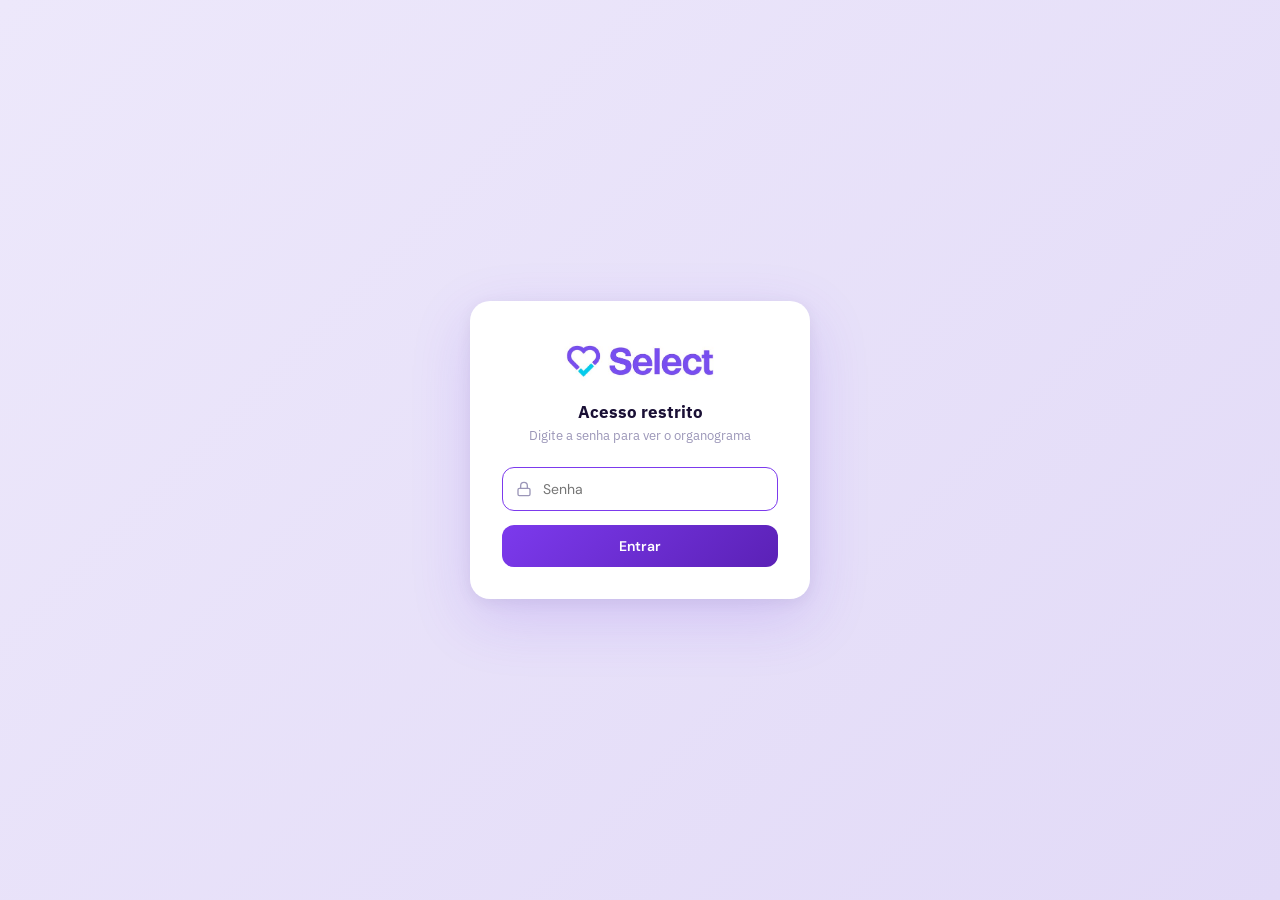
==== commit b1dd1ed7: "Update print statement from 'Hello' to 'Goodbye'" ====
--- a/index.html
+++ b/index.html
@@ -652,6 +652,63 @@
   .sector-card { break-inside: avoid; }
 }
 
+/* ─── PORTÃO DE SENHA ────────────────────────────────────────── */
+
+#authGate {
+  position: fixed; inset: 0; z-index: 9999;
+  display: flex; align-items: center; justify-content: center;
+  background: linear-gradient(135deg, #EDE8FB 0%, #E2DAF7 100%);
+  transition: opacity .35s ease;
+}
+#authGate.hidden { display: none; }
+#authGate.fade-out { opacity: 0; }
+
+.auth-card {
+  width: 340px; max-width: 90vw;
+  background: var(--surface);
+  border-radius: 20px;
+  padding: 40px 32px 32px;
+  box-shadow: 0 20px 60px rgba(119,67,232,0.18), 0 4px 16px rgba(0,0,0,0.06);
+  text-align: center;
+}
+.auth-card.shake { animation: authShake .4s; }
+@keyframes authShake {
+  0%,100% { transform: translateX(0); }
+  20%,60% { transform: translateX(-8px); }
+  40%,80% { transform: translateX(8px); }
+}
+
+.auth-logo { height: 40px; width: auto; margin: 0 auto 20px; display: block; }
+.auth-title { font-family: 'IBM Plex Sans', sans-serif; font-size: 17px; font-weight: 700; color: var(--text); margin-bottom: 4px; }
+.auth-subtitle { font-size: 12.5px; color: var(--text-muted); margin-bottom: 24px; }
+
+.auth-input-wrap { position: relative; margin-bottom: 14px; }
+.auth-input-wrap svg { position: absolute; left: 14px; top: 50%; transform: translateY(-50%); width: 16px; height: 16px; color: var(--text-muted); }
+#authPassword {
+  width: 100%; box-sizing: border-box;
+  padding: 12px 14px 12px 40px;
+  border-radius: 12px; border: 1.5px solid var(--border);
+  font-size: 14px; font-family: 'DM Sans', sans-serif;
+  outline: none; transition: border-color .15s;
+}
+#authPassword:focus { border-color: var(--primary); }
+
+.auth-submit {
+  width: 100%; padding: 12px;
+  background: linear-gradient(135deg, var(--primary), var(--primary-dark));
+  color: #fff; border: none; border-radius: 12px;
+  font-size: 14px; font-weight: 600; font-family: 'DM Sans', sans-serif;
+  cursor: pointer; transition: opacity .15s, transform .1s;
+}
+.auth-submit:hover { opacity: .92; }
+.auth-submit:active { transform: scale(.98); }
+
+#authError {
+  margin-top: 12px; font-size: 12.5px; color: #dc2626;
+  background: rgba(239,68,68,0.08); padding: 8px 12px; border-radius: 8px;
+}
+#authError.hidden { display: none; }
+
 .panel-status[data-status="Ativo"]    { background: rgba(34,197,94,0.18);  color: #16a34a; }
 .panel-status[data-status="Inativo"]  { background: rgba(239,68,68,0.16);  color: #dc2626; }
 .panel-status[data-status="Ferias"]   { background: rgba(234,179,8,0.18);  color: #a16207; }
@@ -660,6 +717,23 @@
 </style>
 </head>
 <body>
+
+<div id="authGate" class="hidden">
+  <div class="auth-card">
+    <img class="auth-logo" src="[data-uri]" alt="Select">
+    <div class="auth-title">Acesso restrito</div>
+    <div class="auth-subtitle">Digite a senha para ver o organograma</div>
+    <form id="authForm">
+      <div class="auth-input-wrap">
+        <svg viewBox="0 0 24 24" fill="none" stroke="currentColor" stroke-width="2"><rect x="3" y="11" width="18" height="11" rx="2"/><path d="M7 11V7a5 5 0 0 1 10 0v4"/></svg>
+        <input type="password" id="authPassword" placeholder="Senha" autocomplete="off" required>
+      </div>
+      <button type="submit" class="auth-submit">Entrar</button>
+      <div id="authError" class="hidden">Senha incorreta. Tente novamente.</div>
+    </form>
+  </div>
+</div>
+
 <header class="app-header">
   <div class="header-left">
     <img id="headerLogo" class="header-logo" src="[data-uri]" alt="Select" style="height:36px">
@@ -728,7 +802,7 @@
 'use strict';
 
 // ─── CONFIGURAÇÃO ─────────────────────────────────────────────────────────────
-const API_URL = 'https://script.google.com/macros/s/AKfycbxbdXe2aTom_UI5k7ITABx3CiVg01KZQtAv-vF_W6PTuoaBbRtMcRI5XD4P-zJaVglJ/exec';
+const API_URL = 'https://script.google.com/macros/s/AKfycbzVXzUtf9PicLe2WLGniwC8pI5Wdv4B3Wr_wT_CaDFKiWfJiTVkWzGPHbEfECAIhb3u/exec';
 
 // ─── DIMENSÕES ────────────────────────────────────────────────────────────────
 const CARD_W       = 190;
@@ -897,7 +971,18 @@
     roots.sort((a,b) => cargoRank(a.data.CARGO) - cargoRank(b.data.CARGO));
     const sortCC = n => { n.children.sort((a,b) => cargoRank(a.data.CARGO)-cargoRank(b.data.CARGO)); n.children.forEach(sortCC); };
     roots.forEach(sortCC);
-    roots.forEach(cn => { cn.parent = sn; sn.children.unshift(cn); });
+
+    // Evita card duplicado: a pessoa que "empresta o rosto" ao card do setor
+    // (a mais sênior, mostrada no avatar/nome do card) só ganha um card próprio
+    // se tiver alguém subordinado a ela dentro do setor — caso contrário o card
+    // do setor já a representa por completo, e um segundo card seria redundante.
+    const manager = findSectorManager(sn);
+    roots.forEach(cn => {
+      const isFace = manager && cn.data.ID_COLABORADOR === manager.ID_COLABORADOR;
+      if (isFace && cn.children.length === 0) return; // pula — sem card duplicado
+      cn.parent = sn;
+      sn.children.unshift(cn);
+    });
   });
 
   const sortSC = n => {
@@ -1195,16 +1280,19 @@
 
 // ─── HELPERS ──────────────────────────────────────────────────────────────────
 function findSectorManager(sn) {
-  const dc=sn.children.filter(c=>c.type===NODE_COLAB);
+  // Lê direto da lista bruta de colaboradores do setor — independe de a pessoa
+  // ter virado um nó próprio na árvore (ver skip de card redundante em buildDualTree).
+  const dc = State.colabBySetor[sn.id] || [];
   if (!dc.length) return null;
-  return dc.slice().sort((a,b)=>cargoRank(a.data.CARGO)-cargoRank(b.data.CARGO))[0].data;
+  return dc.slice().sort((a,b)=>cargoRank(a.CARGO)-cargoRank(b.CARGO))[0];
 }
 
 function countColabsInBranch(sn) {
-  let n=0;
-  const v=node=>{if(node.type===NODE_COLAB)n++;node.children.forEach(v);};
-  sn.children.forEach(v);
-  return n;
+  // Conta pelos dados brutos do setor (não pela árvore) — assim o card do
+  // "rosto emprestado" (pulado para evitar duplicidade) continua sendo contado.
+  let total = (State.colabBySetor[sn.id] || []).length;
+  sn.children.filter(c => c.type === NODE_SETOR).forEach(child => { total += countColabsInBranch(child); });
+  return total;
 }
 
 function countSubSetores(sn) {
@@ -1215,9 +1303,10 @@
 }
 
 function getAllColabsInBranch(sn) {
-  const list=[];
-  const v=n=>{if(n.type===NODE_COLAB)list.push(n.data);n.children.forEach(v);};
-  sn.children.forEach(v);
+  // Mesma lógica: lê dos dados brutos, não da árvore, para incluir também
+  // quem teve o card individual pulado por já aparecer no rosto do setor.
+  let list = [...(State.colabBySetor[sn.id] || [])];
+  sn.children.filter(c => c.type === NODE_SETOR).forEach(child => { list.push(...getAllColabsInBranch(child)); });
   return list;
 }
 
@@ -1752,7 +1841,43 @@
   ]
 };}
 
-document.addEventListener('DOMContentLoaded',init);
+document.addEventListener('DOMContentLoaded', initAuthGate);
+
+// ═══════════════════════════════════════════════════════════════════════════════
+//  PORTÃO DE SENHA — proteção básica de acesso ao painel
+// ═══════════════════════════════════════════════════════════════════════════════
+const ACCESS_PASSWORD = 'organo@2026';
+const AUTH_SESSION_KEY = 'organograma_select_auth';
+
+function initAuthGate() {
+  if (sessionStorage.getItem(AUTH_SESSION_KEY) === '1') {
+    init();
+    return;
+  }
+  const gate = document.getElementById('authGate');
+  const form = document.getElementById('authForm');
+  const input = document.getElementById('authPassword');
+  const errorMsg = document.getElementById('authError');
+
+  gate.classList.remove('hidden');
+  setTimeout(() => input.focus(), 100);
+
+  form.addEventListener('submit', e => {
+    e.preventDefault();
+    if (input.value === ACCESS_PASSWORD) {
+      sessionStorage.setItem(AUTH_SESSION_KEY, '1');
+      gate.classList.add('fade-out');
+      setTimeout(() => { gate.classList.add('hidden'); }, 350);
+      init();
+    } else {
+      errorMsg.classList.remove('hidden');
+      gate.querySelector('.auth-card').classList.add('shake');
+      setTimeout(() => gate.querySelector('.auth-card').classList.remove('shake'), 400);
+      input.value = '';
+      input.focus();
+    }
+  });
+}
 
 </script>
 </body>
